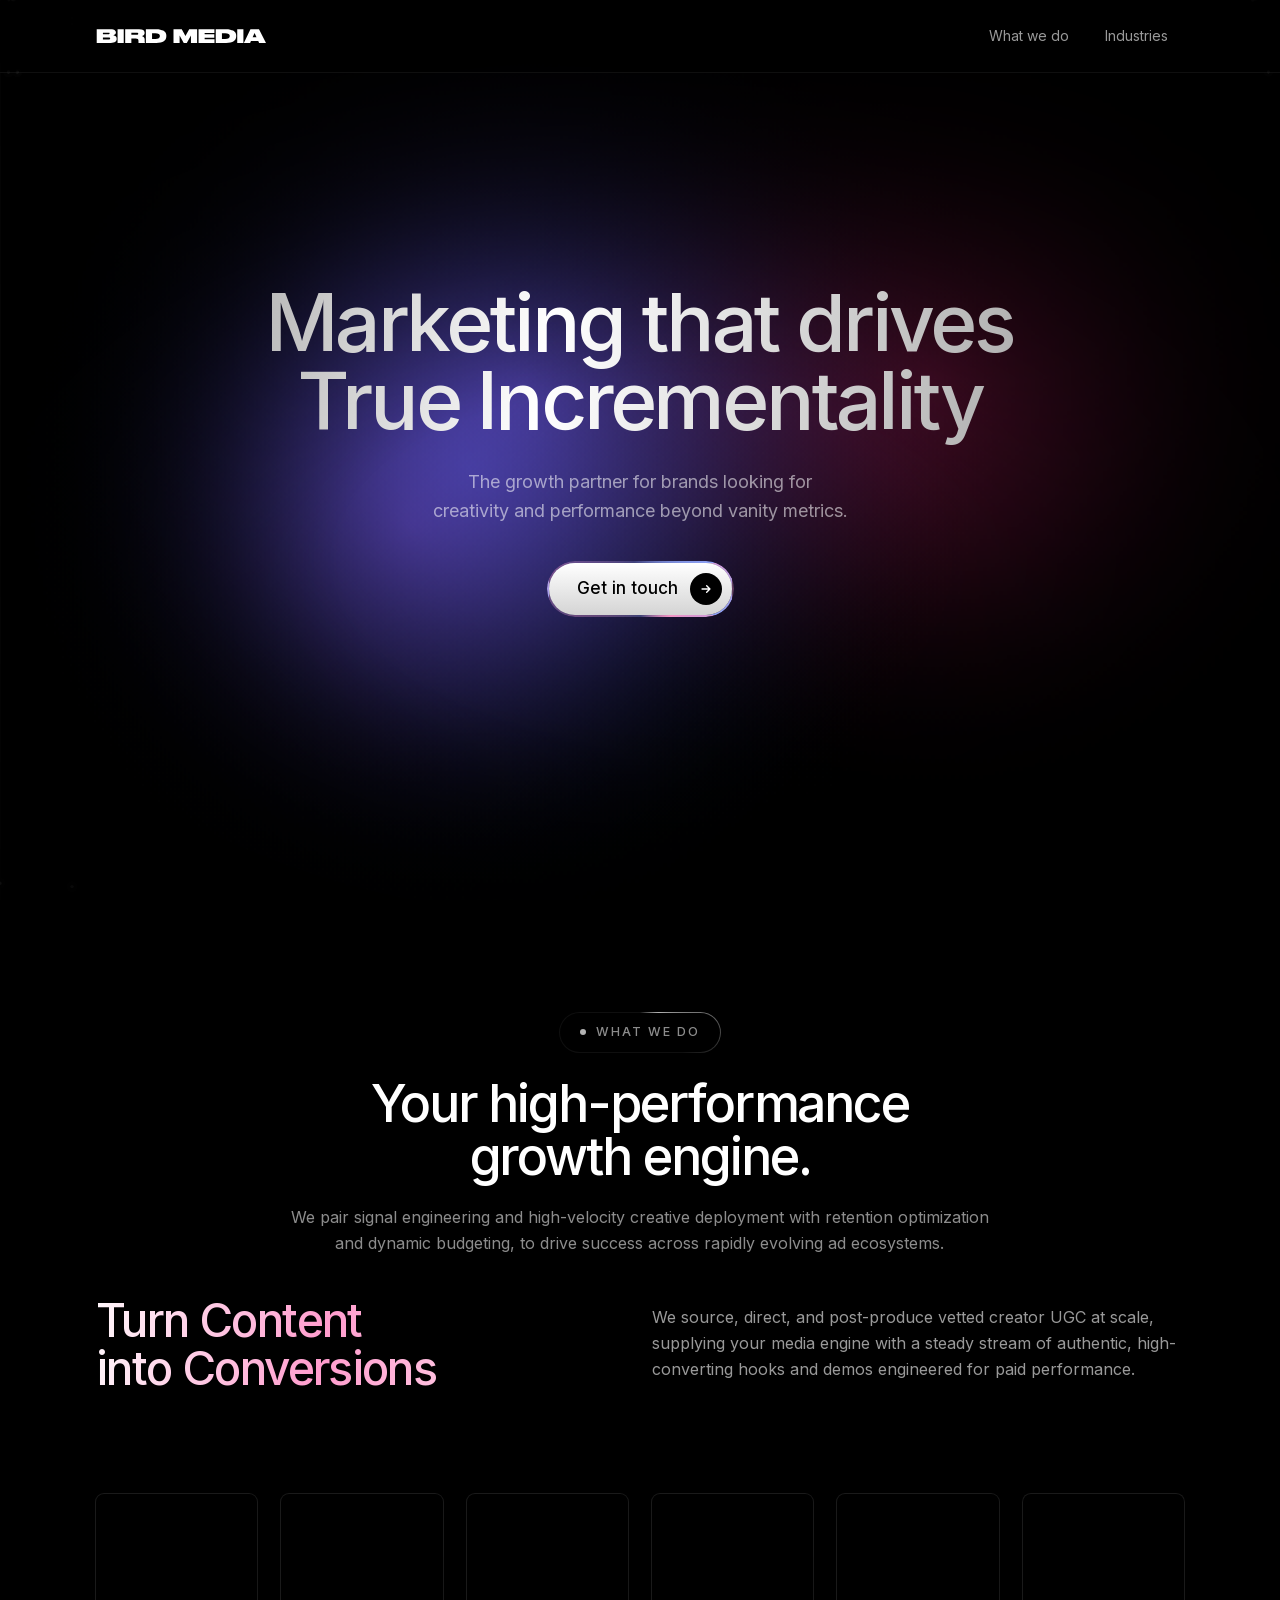
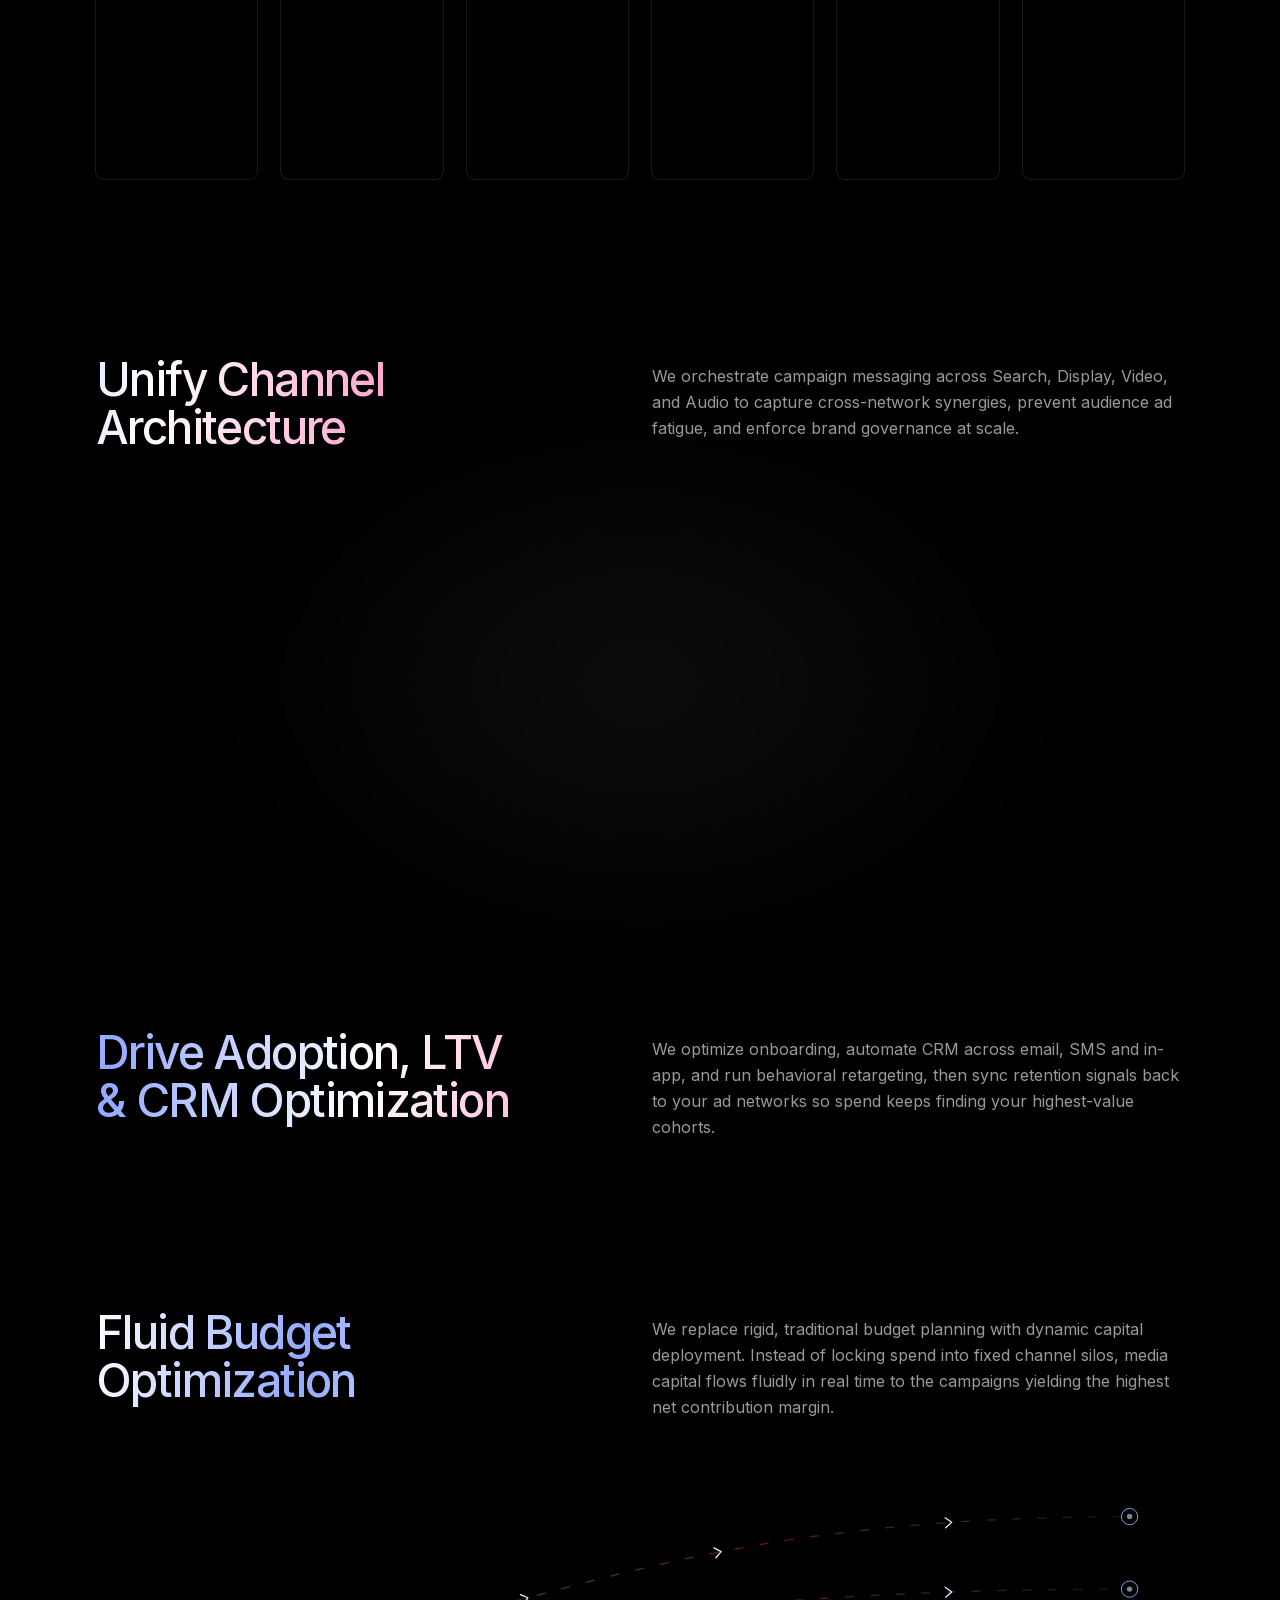
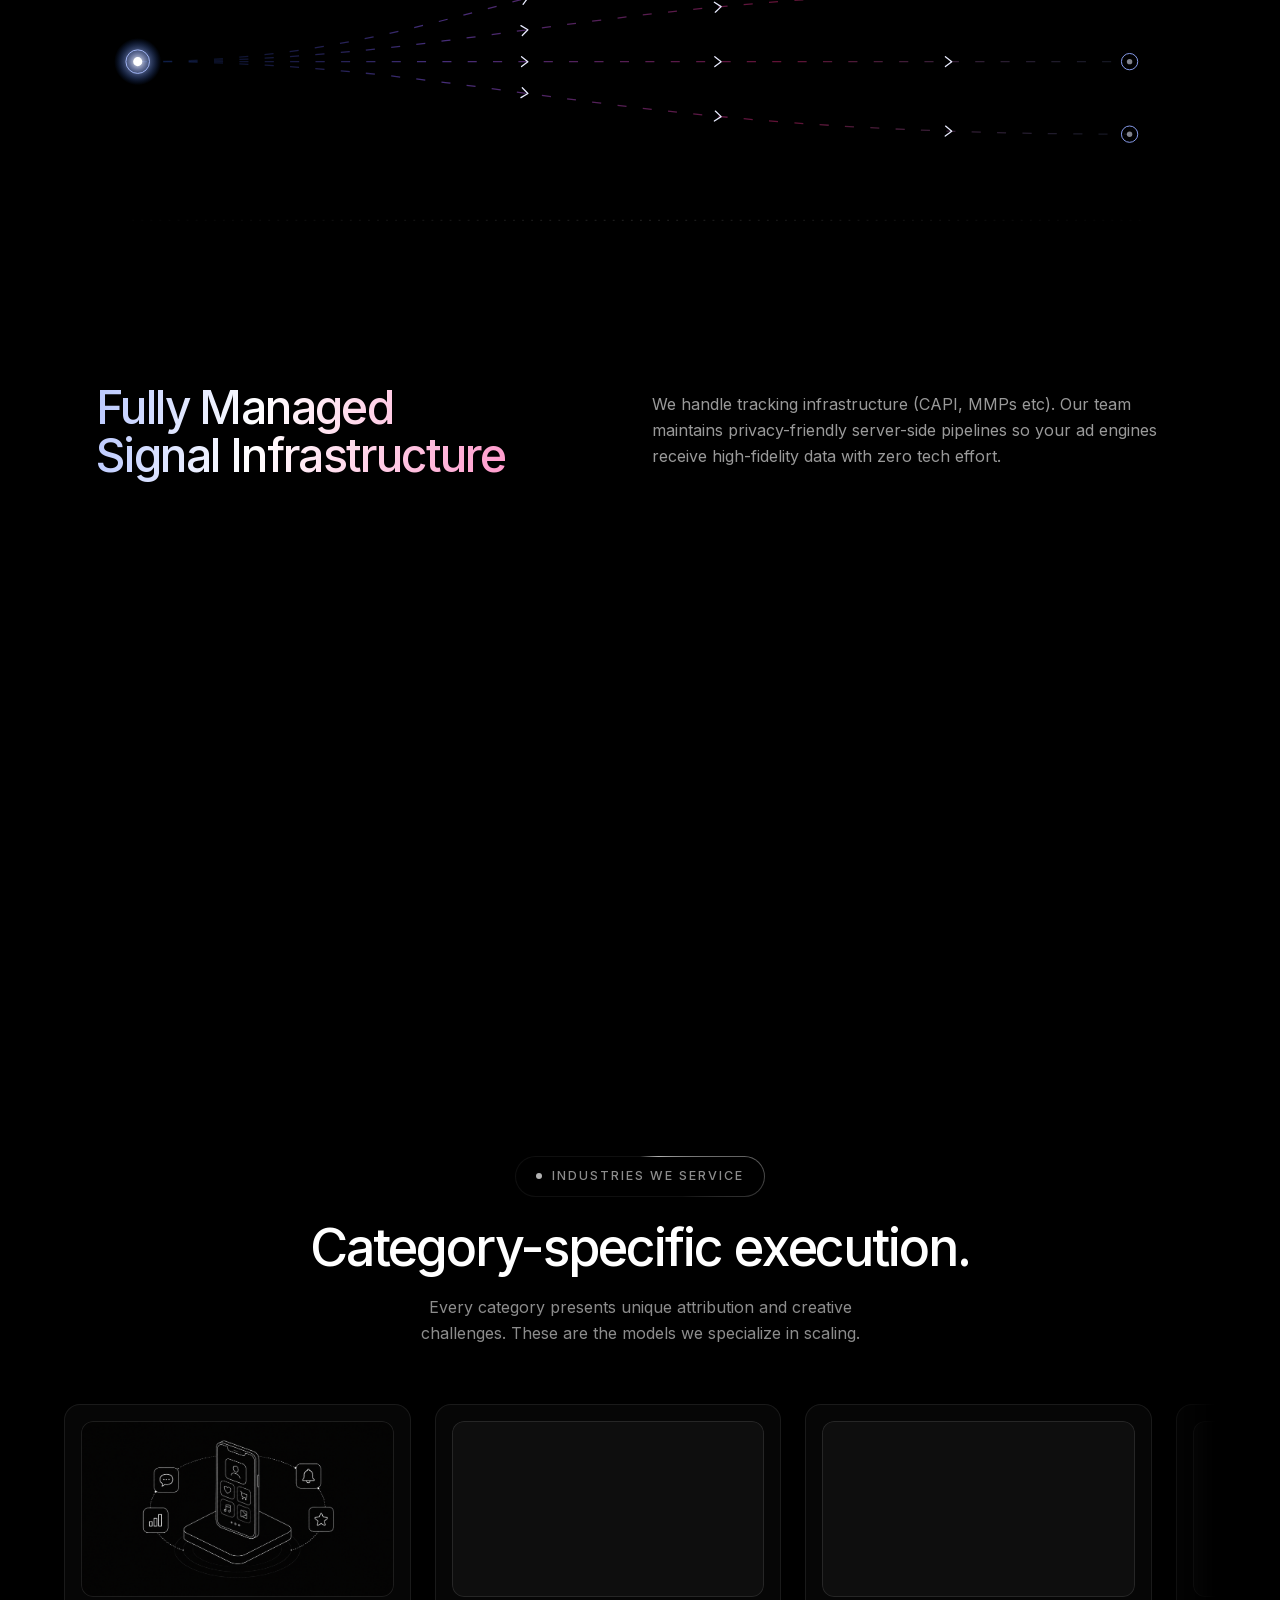
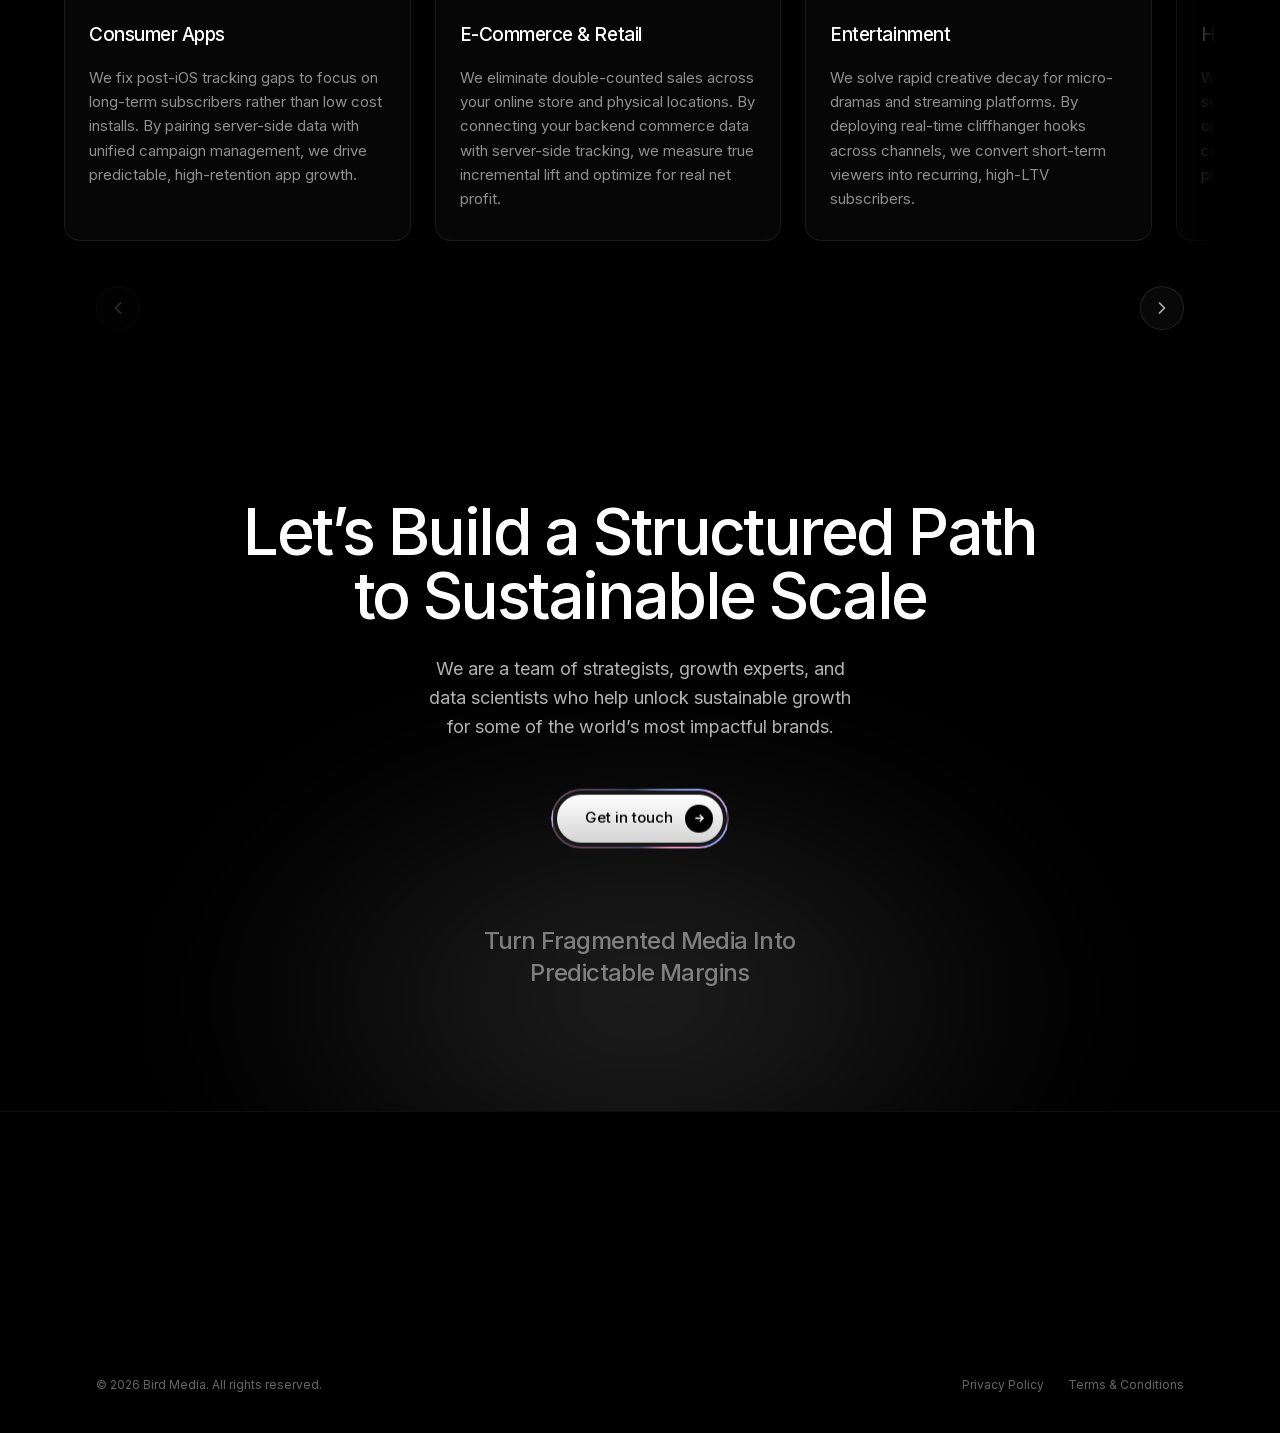
==== index.html @ 1d94ff03 "Bird Media site build (original 'Marketing that drives True Incrementality' hero) Static production " ====
<!doctype html>
<html lang="en">
  <head>
    <meta charset="UTF-8" />
    <meta name="viewport" content="width=device-width, initial-scale=1.0" />
    <link rel="icon" type="image/svg+xml" href="/favicon.svg" />
    <meta name="theme-color" content="#000000" />
    <!-- The page is dark-only; without this the browser paints light UI chrome
         (scrollbars, form controls) around it. -->
    <meta name="color-scheme" content="dark" />
    <meta
      name="description"
      content="Bird Media is the growth partner for brands looking for creativity and performance beyond vanity metrics."
    />
    <!-- Absolute URLs: scrapers such as WhatsApp's do not resolve relative
         paths, so a root-relative src here would yield no preview at all. -->
    <meta property="og:type" content="website" />
    <meta property="og:url" content="https://birdmedia.io/" />
    <meta property="og:site_name" content="Bird Media" />
    <meta property="og:image" content="https://birdmedia.io/ogtag.png" />
    <meta property="og:image:secure_url" content="https://birdmedia.io/ogtag.png" />
    <meta property="og:image:type" content="image/png" />
    <meta property="og:image:width" content="3840" />
    <meta property="og:image:height" content="2160" />
    <meta property="og:image:alt" content="Bird Media" />
    <meta property="og:title" content="Bird Media | Marketing that drives true incrementality" />
    <meta
      property="og:description"
      content="Signal engineering, creative velocity, retention optimization and dynamic budgeting — for brands measuring beyond vanity metrics."
    />
    <meta name="twitter:card" content="summary_large_image" />
    <meta name="twitter:image" content="https://birdmedia.io/ogtag.png" />
    <!-- The font is self-hosted, so there is no third-party stylesheet in the
         critical path. Preloading it starts the download alongside the CSS
         rather than after the CSS has been parsed. -->
    <link
      rel="preload"
      as="font"
      type="font/woff2"
      href="/fonts/inter-var.woff2"
      crossorigin
    />
    <title>Bird Media | Marketing that drives true incrementality</title>
    <script type="module" crossorigin src="/assets/index-2f0rg1h6.js"></script>
    <link rel="stylesheet" crossorigin href="/assets/index-xakBptFm.css">
  </head>
  <body>
    <div id="root"></div>
  </body>
</html>
---- assets/index-xakBptFm.css ----
/*! tailwindcss v4.3.3 | MIT License | https://tailwindcss.com */
@layer properties{@supports (((-webkit-hyphens:none)) and (not (margin-trim:inline))) or ((-moz-orient:inline) and (not (color:rgb(from red r g b)))){*,:before,:after,::backdrop{--tw-translate-x:0;--tw-translate-y:0;--tw-translate-z:0;--tw-rotate-x:initial;--tw-rotate-y:initial;--tw-rotate-z:initial;--tw-skew-x:initial;--tw-skew-y:initial;--tw-scroll-snap-strictness:proximity;--tw-border-style:solid;--tw-gradient-position:initial;--tw-gradient-from:#0000;--tw-gradient-via:#0000;--tw-gradient-to:#0000;--tw-gradient-stops:initial;--tw-gradient-via-stops:initial;--tw-gradient-from-position:0%;--tw-gradient-via-position:50%;--tw-gradient-to-position:100%;--tw-leading:initial;--tw-font-weight:initial;--tw-tracking:initial;--tw-shadow:0 0 #0000;--tw-shadow-color:initial;--tw-shadow-alpha:100%;--tw-inset-shadow:0 0 #0000;--tw-inset-shadow-color:initial;--tw-inset-shadow-alpha:100%;--tw-ring-color:initial;--tw-ring-shadow:0 0 #0000;--tw-inset-ring-color:initial;--tw-inset-ring-shadow:0 0 #0000;--tw-ring-inset:initial;--tw-ring-offset-width:0px;--tw-ring-offset-color:#fff;--tw-ring-offset-shadow:0 0 #0000;--tw-blur:initial;--tw-brightness:initial;--tw-contrast:initial;--tw-grayscale:initial;--tw-hue-rotate:initial;--tw-invert:initial;--tw-opacity:initial;--tw-saturate:initial;--tw-sepia:initial;--tw-drop-shadow:initial;--tw-drop-shadow-color:initial;--tw-drop-shadow-alpha:100%;--tw-drop-shadow-size:initial;--tw-backdrop-blur:initial;--tw-backdrop-brightness:initial;--tw-backdrop-contrast:initial;--tw-backdrop-grayscale:initial;--tw-backdrop-hue-rotate:initial;--tw-backdrop-invert:initial;--tw-backdrop-opacity:initial;--tw-backdrop-saturate:initial;--tw-backdrop-sepia:initial;--tw-duration:initial;--tw-ease:initial;--ring-angle:0deg;--sheen-pos:50%}}}@layer theme{:root,:host{--font-sans:"Inter", ui-sans-serif, system-ui, -apple-system, "Segoe UI", sans-serif;--font-mono:ui-monospace, SFMono-Regular, Menlo, Monaco, Consolas, "Liberation Mono", "Courier New", monospace;--color-red-500:oklch(63.7% .237 25.331);--color-fuchsia-500:oklch(66.7% .295 322.15);--color-neutral-300:oklch(87% 0 none);--color-black:#000;--color-white:#fff;--spacing:.25rem;--container-lg:32rem;--container-xl:36rem;--container-2xl:42rem;--container-3xl:48rem;--container-6xl:72rem;--text-xs:.75rem;--text-xs--line-height:calc(1 / .75);--text-sm:.875rem;--text-sm--line-height:calc(1.25 / .875);--text-base:1rem;--text-base--line-height:calc(1.5 / 1);--text-lg:1.125rem;--text-lg--line-height:calc(1.75 / 1.125);--text-2xl:1.5rem;--text-2xl--line-height:calc(2 / 1.5);--font-weight-medium:500;--tracking-tight:-.025em;--leading-relaxed:1.625;--radius-lg:.5rem;--radius-xl:.75rem;--radius-2xl:1rem;--ease-out:cubic-bezier(0, 0, .2, 1);--ease-in-out:cubic-bezier(.4, 0, .2, 1);--blur-sm:8px;--blur-md:12px;--blur-xl:24px;--blur-3xl:64px;--default-transition-duration:.15s;--default-transition-timing-function:cubic-bezier(.4, 0, .2, 1);--default-font-family:var(--font-sans);--default-mono-font-family:var(--font-mono)}}@layer base{*,:after,:before,::backdrop{box-sizing:border-box;border:0 solid;margin:0;padding:0}::file-selector-button{box-sizing:border-box;border:0 solid;margin:0;padding:0}html,:host{-webkit-text-size-adjust:100%;tab-size:4;line-height:1.5;font-family:var(--default-font-family,-apple-system, BlinkMacSystemFont, "Segoe UI", Roboto, "Helvetica Neue", "Noto Sans", Arial, sans-serif, "Apple Color Emoji", "Segoe UI Emoji", "Segoe UI Symbol", "Noto Color Emoji");font-feature-settings:var(--default-font-feature-settings,normal);font-variation-settings:var(--default-font-variation-settings,normal);-webkit-tap-highlight-color:transparent}hr{height:0;color:inherit;border-top-width:1px}abbr:where([title]){-webkit-text-decoration:underline dotted;text-decoration:underline dotted}h1,h2,h3,h4,h5,h6{font-size:inherit;font-weight:inherit}a{color:inherit;-webkit-text-decoration:inherit;-webkit-text-decoration:inherit;-webkit-text-decoration:inherit;-webkit-text-decoration:inherit;text-decoration:inherit}b,strong{font-weight:bolder}code,kbd,samp,pre{font-family:var(--default-mono-font-family,ui-monospace, SFMono-Regular, Menlo, Monaco, Consolas, "Liberation Mono", "Courier New", monospace);font-feature-settings:var(--default-mono-font-feature-settings,normal);font-variation-settings:var(--default-mono-font-variation-settings,normal);font-size:1em}small{font-size:80%}sub,sup{vertical-align:baseline;font-size:75%;line-height:0;position:relative}sub{bottom:-.25em}sup{top:-.5em}table{text-indent:0;border-color:inherit;border-collapse:collapse}:-moz-focusring:where(:not(iframe)){outline:auto}progress{vertical-align:baseline}summary{display:list-item}ol,ul,menu{list-style:none}img,svg,video,canvas,audio,iframe,embed,object{vertical-align:middle;display:block}img,video{max-width:100%;height:auto}button,input,select,optgroup,textarea{font:inherit;font-feature-settings:inherit;font-variation-settings:inherit;letter-spacing:inherit;color:inherit;opacity:1;background-color:#0000;border-radius:0}::file-selector-button{font:inherit;font-feature-settings:inherit;font-variation-settings:inherit;letter-spacing:inherit;color:inherit;opacity:1;background-color:#0000;border-radius:0}:where(select:is([multiple],[size])) optgroup{font-weight:bolder}:where(select:is([multiple],[size])) optgroup option{padding-inline-start:20px}::file-selector-button{margin-inline-end:4px}::placeholder{opacity:1}@supports (not ((-webkit-appearance:-apple-pay-button))) or (contain-intrinsic-size:1px){::placeholder{color:currentColor}@supports (color:color-mix(in lab, red, red)){::placeholder{color:color-mix(in oklab, currentcolor 50%, transparent)}}}textarea{resize:vertical}::-webkit-search-decoration{-webkit-appearance:none}::-webkit-date-and-time-value{min-height:1lh;text-align:inherit}::-webkit-datetime-edit{display:inline-flex}::-webkit-datetime-edit-fields-wrapper{padding:0}::-webkit-datetime-edit{padding-block:0}::-webkit-datetime-edit-year-field{padding-block:0}::-webkit-datetime-edit-month-field{padding-block:0}::-webkit-datetime-edit-day-field{padding-block:0}::-webkit-datetime-edit-hour-field{padding-block:0}::-webkit-datetime-edit-minute-field{padding-block:0}::-webkit-datetime-edit-second-field{padding-block:0}::-webkit-datetime-edit-millisecond-field{padding-block:0}::-webkit-datetime-edit-meridiem-field{padding-block:0}::-webkit-calendar-picker-indicator{line-height:1}:-moz-ui-invalid{box-shadow:none}button,input:where([type=button],[type=reset],[type=submit]){appearance:button}::file-selector-button{appearance:button}::-webkit-inner-spin-button{height:auto}::-webkit-outer-spin-button{height:auto}[hidden]:where(:not([hidden=until-found])){display:none!important}html,body{overflow-x:clip}body{color:#fff;font-family:var(--font-sans);-webkit-font-smoothing:antialiased;background-color:#000}::selection{color:#000;background:#fff}:focus-visible{outline-offset:3px;border-radius:4px;outline:1.5px solid #ffffffb3}@media (prefers-reduced-motion:reduce){html{scroll-behavior:auto}*,:before,:after{transition-duration:.001ms!important;animation-duration:.001ms!important;animation-iteration-count:1!important}}}@layer components;@layer utilities{.pointer-events-none{pointer-events:none}.visible{visibility:visible}.absolute{position:absolute}.fixed{position:fixed}.relative{position:relative}.static{position:static}.-inset-\[2px\]{inset:-2px}.inset-0{inset:0}.inset-x-0{inset-inline:0}.inset-y-0{inset-block:0}.top-0{top:0}.top-1{top:var(--spacing)}.top-1\/3{top:33.3333%}.-right-5{right:calc(var(--spacing) * -5)}.right-3{right:calc(var(--spacing) * 3)}.bottom-3{bottom:calc(var(--spacing) * 3)}.bottom-\[-30\%\]{bottom:-30%}.left-1\/2{left:50%}.left-3{left:calc(var(--spacing) * 3)}.left-32{left:calc(var(--spacing) * 32)}.isolate{isolation:isolate}.z-0{z-index:0}.z-10{z-index:10}.z-50{z-index:50}.z-\[998\]{z-index:998}.z-\[999\]{z-index:999}.col-span-4{grid-column:span 4/span 4}.container{width:100%}@media (width>=40rem){.container{max-width:40rem}}@media (width>=48rem){.container{max-width:48rem}}@media (width>=64rem){.container{max-width:64rem}}@media (width>=80rem){.container{max-width:80rem}}@media (width>=96rem){.container{max-width:96rem}}.-m-3{margin:calc(var(--spacing) * -3)}.-mx-5{margin-inline:calc(var(--spacing) * -5)}.mx-auto{margin-inline:auto}.-my-3\.5{margin-block:calc(var(--spacing) * -3.5)}.mt-3{margin-top:calc(var(--spacing) * 3)}.mt-4{margin-top:calc(var(--spacing) * 4)}.mt-5{margin-top:calc(var(--spacing) * 5)}.mt-6{margin-top:calc(var(--spacing) * 6)}.mt-8{margin-top:calc(var(--spacing) * 8)}.mt-9{margin-top:calc(var(--spacing) * 9)}.mt-10{margin-top:calc(var(--spacing) * 10)}.mt-14{margin-top:calc(var(--spacing) * 14)}.mt-16{margin-top:calc(var(--spacing) * 16)}.no-scrollbar{scrollbar-width:none;-ms-overflow-style:none}.no-scrollbar::-webkit-scrollbar{display:none}.block{display:block}.flex{display:flex}.grid{display:grid}.hidden{display:none}.inline{display:inline}.inline-block{display:inline-block}.inline-flex{display:inline-flex}.aspect-\[16\/9\]{aspect-ratio:16/9}.aspect-\[480\/848\]{aspect-ratio:480/848}.h-1\.5{height:calc(var(--spacing) * 1.5)}.h-5{height:calc(var(--spacing) * 5)}.h-6{height:calc(var(--spacing) * 6)}.h-7{height:calc(var(--spacing) * 7)}.h-8{height:calc(var(--spacing) * 8)}.h-11{height:calc(var(--spacing) * 11)}.h-14{height:calc(var(--spacing) * 14)}.h-\[72px\]{height:72px}.h-\[100svh\]{height:100svh}.h-\[500px\]{height:500px}.h-\[620px\]{height:620px}.h-auto{height:auto}.h-full{height:100%}.h-px{height:1px}.min-h-screen{min-height:100vh}.w-1\.5{width:calc(var(--spacing) * 1.5)}.w-5{width:calc(var(--spacing) * 5)}.w-6{width:calc(var(--spacing) * 6)}.w-7{width:calc(var(--spacing) * 7)}.w-8{width:calc(var(--spacing) * 8)}.w-11{width:calc(var(--spacing) * 11)}.w-16{width:calc(var(--spacing) * 16)}.w-\[40vw\]{width:40vw}.w-\[78vw\]{width:78vw}.w-\[86\%\]{width:86%}.w-\[96\%\]{width:96%}.w-\[800px\]{width:800px}.w-\[1000px\]{width:1000px}.w-auto{width:auto}.w-full{width:100%}.w-max{width:max-content}.max-w-2xl{max-width:var(--container-2xl)}.max-w-3xl{max-width:var(--container-3xl)}.max-w-6xl{max-width:var(--container-6xl)}.max-w-\[140vw\]{max-width:140vw}.max-w-\[190px\]{max-width:190px}.max-w-full{max-width:100%}.max-w-lg{max-width:var(--container-lg)}.max-w-xl{max-width:var(--container-xl)}.shrink-0{flex-shrink:0}.-translate-x-1\/2{--tw-translate-x:calc(calc(1 / 2 * 100%) * -1);translate:var(--tw-translate-x) var(--tw-translate-y)}.transform{transform:var(--tw-rotate-x,) var(--tw-rotate-y,) var(--tw-rotate-z,) var(--tw-skew-x,) var(--tw-skew-y,)}.conic-ring{background:conic-gradient(from var(--ring-angle), #93a9ff4d 0%, #ff9ccdf2 14%, #93a9fff2 30%, #93a9ff40 54%, #ff9ccd59 78%, #93a9ff4d 100%);-webkit-mask-composite:xor;-webkit-mask-composite:xor;-webkit-mask-source-type:auto,auto;-webkit-mask-composite:xor;-webkit-mask-source-type:auto,auto;border:2px solid #0000;animation:5s linear infinite ring-spin;-webkit-mask-image:linear-gradient(#fff 0 0),linear-gradient(#fff 0 0);mask-image:linear-gradient(#fff 0 0),linear-gradient(#fff 0 0);-webkit-mask-position:0 0,0 0;mask-position:0 0,0 0;-webkit-mask-size:auto,auto;mask-size:auto,auto;-webkit-mask-repeat:repeat,repeat;mask-repeat:repeat,repeat;-webkit-mask-clip:padding-box,border-box;mask-clip:padding-box,border-box;-webkit-mask-origin:padding-box,border-box;mask-origin:padding-box,border-box;-webkit-mask-composite:xor;mask-composite:exclude;-webkit-mask-source-type:auto,auto;mask-mode:match-source,match-source}.gradient-ring-spin{background:linear-gradient(#000, #000) padding-box, conic-gradient(from var(--ring-angle), #ffffff0f 0%, #ffffffb3 12%, #ffffff0f 32%, #ffffff0f 100%) border-box;border:1px solid #0000;animation:6s linear infinite ring-spin}.resize{resize:both}.snap-x{scroll-snap-type:x var(--tw-scroll-snap-strictness)}.snap-mandatory{--tw-scroll-snap-strictness:mandatory}.snap-start{scroll-snap-align:start}.scroll-mt-24{scroll-margin-top:calc(var(--spacing) * 24)}.grid-cols-4{grid-template-columns:repeat(4,minmax(0,1fr))}.flex-col{flex-direction:column}.content-center{align-content:center}.items-center{align-items:center}.items-stretch{align-items:stretch}.justify-between{justify-content:space-between}.justify-center{justify-content:center}.gap-1{gap:var(--spacing)}.gap-2{gap:calc(var(--spacing) * 2)}.gap-2\.5{gap:calc(var(--spacing) * 2.5)}.gap-3{gap:calc(var(--spacing) * 3)}.gap-4{gap:calc(var(--spacing) * 4)}.gap-6{gap:calc(var(--spacing) * 6)}.gap-x-6{column-gap:calc(var(--spacing) * 6)}.gap-y-6{row-gap:calc(var(--spacing) * 6)}.overflow-hidden{overflow:hidden}.overflow-x-auto{overflow-x:auto}.scroll-smooth{scroll-behavior:smooth}.rounded{border-radius:.25rem}.rounded-2xl{border-radius:var(--radius-2xl)}.rounded-\[inherit\]{border-radius:inherit}.rounded-full{border-radius:2147483647px}.rounded-lg{border-radius:var(--radius-lg)}.rounded-xl{border-radius:var(--radius-xl)}.border{border-style:var(--tw-border-style);border-width:1px}.border-t{border-top-style:var(--tw-border-style);border-top-width:1px}.border-b{border-bottom-style:var(--tw-border-style);border-bottom-width:1px}.border-white\/5{border-color:#ffffff0d}@supports (color:color-mix(in lab, red, red)){.border-white\/5{border-color:color-mix(in oklab, var(--color-white) 5%, transparent)}}.border-white\/10{border-color:#ffffff1a}@supports (color:color-mix(in lab, red, red)){.border-white\/10{border-color:color-mix(in oklab, var(--color-white) 10%, transparent)}}.border-white\/\[0\.06\]{border-color:#ffffff0f}@supports (color:color-mix(in lab, red, red)){.border-white\/\[0\.06\]{border-color:color-mix(in oklab, var(--color-white) 6%, transparent)}}.border-white\/\[0\.08\]{border-color:#ffffff14}@supports (color:color-mix(in lab, red, red)){.border-white\/\[0\.08\]{border-color:color-mix(in oklab, var(--color-white) 8%, transparent)}}.bg-black{background-color:var(--color-black)}.bg-black\/40{background-color:#0006}@supports (color:color-mix(in lab, red, red)){.bg-black\/40{background-color:color-mix(in oklab, var(--color-black) 40%, transparent)}}.bg-black\/50{background-color:#00000080}@supports (color:color-mix(in lab, red, red)){.bg-black\/50{background-color:color-mix(in oklab, var(--color-black) 50%, transparent)}}.bg-black\/80{background-color:#000c}@supports (color:color-mix(in lab, red, red)){.bg-black\/80{background-color:color-mix(in oklab, var(--color-black) 80%, transparent)}}.bg-fuchsia-500{background-color:var(--color-fuchsia-500)}.bg-fuchsia-500\/\[0\.07\]{background-color:#e12afb12}@supports (color:color-mix(in lab, red, red)){.bg-fuchsia-500\/\[0\.07\]{background-color:color-mix(in oklab, var(--color-fuchsia-500) 7.0%, transparent)}}.bg-red-500{background-color:var(--color-red-500)}.bg-white\/5{background-color:#ffffff0d}@supports (color:color-mix(in lab, red, red)){.bg-white\/5{background-color:color-mix(in oklab, var(--color-white) 5%, transparent)}}.bg-white\/70{background-color:#ffffffb3}@supports (color:color-mix(in lab, red, red)){.bg-white\/70{background-color:color-mix(in oklab, var(--color-white) 70%, transparent)}}.bg-white\/\[0\.03\]{background-color:#ffffff08}@supports (color:color-mix(in lab, red, red)){.bg-white\/\[0\.03\]{background-color:color-mix(in oklab, var(--color-white) 3%, transparent)}}.bg-white\/\[0\.025\]{background-color:#ffffff06}@supports (color:color-mix(in lab, red, red)){.bg-white\/\[0\.025\]{background-color:color-mix(in oklab, var(--color-white) 2.5%, transparent)}}.bg-gradient-to-b{--tw-gradient-position:to bottom in oklab;background-image:linear-gradient(var(--tw-gradient-stops))}.bg-gradient-to-l{--tw-gradient-position:to left in oklab;background-image:linear-gradient(var(--tw-gradient-stops))}.grid-lines{background-image:linear-gradient(90deg,#ffffff07 1px,#0000 1px),linear-gradient(#ffffff07 1px,#0000 1px);background-size:var(--grid-size) var(--grid-size);-webkit-mask-image:radial-gradient(90% 75% at 50% 45%,#000 35%,#0000 100%);mask-image:radial-gradient(90% 75% at 50% 45%,#000 35%,#0000 100%)}.text-sheen{background-image:linear-gradient(100deg,#6f6f6f 0%,#fff 28%,#a8a8a8 52%,#fff 78%,#7a7a7a 100%);background-size:240% 100%;background-position:var(--sheen-pos) 50%;color:#0000;-webkit-text-fill-color:transparent;-webkit-background-clip:text;background-clip:text;transition:--sheen-pos 3.2s cubic-bezier(.45,0,.25,1)}.text-sheen-tint{background-image:linear-gradient(100deg,#fff 0%,#93a9ff 20%,#fff 44%,#ff9ccd 68%,#fff 100%);background-size:240% 100%;background-position:var(--sheen-pos) 50%;color:#0000;-webkit-text-fill-color:transparent;-webkit-background-clip:text;background-clip:text;transition:--sheen-pos 3.2s cubic-bezier(.45,0,.25,1)}.bg-\[radial-gradient\(ellipse_at_45\%_35\%\,rgba\(255\,255\,255\,0\.12\)\,transparent_62\%\)\]{background-image:radial-gradient(at 45% 35%,#ffffff1f,#0000 62%)}.bg-\[radial-gradient\(ellipse_at_center\,rgba\(255\,255\,255\,0\.06\)\,transparent_70\%\)\]{background-image:radial-gradient(#ffffff0f,#0000 70%)}.bg-\[radial-gradient\(ellipse_at_center\,rgba\(255\,255\,255\,0\.13\)\,transparent_65\%\)\]{background-image:radial-gradient(#ffffff21,#0000 65%)}.from-black{--tw-gradient-from:var(--color-black);--tw-gradient-stops:var(--tw-gradient-via-stops,var(--tw-gradient-position), var(--tw-gradient-from) var(--tw-gradient-from-position), var(--tw-gradient-to) var(--tw-gradient-to-position))}.from-white{--tw-gradient-from:var(--color-white);--tw-gradient-stops:var(--tw-gradient-via-stops,var(--tw-gradient-position), var(--tw-gradient-from) var(--tw-gradient-from-position), var(--tw-gradient-to) var(--tw-gradient-to-position))}.to-neutral-300{--tw-gradient-to:var(--color-neutral-300);--tw-gradient-stops:var(--tw-gradient-via-stops,var(--tw-gradient-position), var(--tw-gradient-from) var(--tw-gradient-from-position), var(--tw-gradient-to) var(--tw-gradient-to-position))}.to-transparent{--tw-gradient-to:transparent;--tw-gradient-stops:var(--tw-gradient-via-stops,var(--tw-gradient-position), var(--tw-gradient-from) var(--tw-gradient-from-position), var(--tw-gradient-to) var(--tw-gradient-to-position))}.object-contain{object-fit:contain}.object-cover{object-fit:cover}.object-top{object-position:top}.p-1\.5{padding:calc(var(--spacing) * 1.5)}.p-3{padding:calc(var(--spacing) * 3)}.p-4{padding:calc(var(--spacing) * 4)}.px-1\.5{padding-inline:calc(var(--spacing) * 1.5)}.px-2{padding-inline:calc(var(--spacing) * 2)}.px-4{padding-inline:calc(var(--spacing) * 4)}.px-5{padding-inline:calc(var(--spacing) * 5)}.py-0\.5{padding-block:calc(var(--spacing) * .5)}.py-1{padding-block:var(--spacing)}.py-1\.5{padding-block:calc(var(--spacing) * 1.5)}.py-2\.5{padding-block:calc(var(--spacing) * 2.5)}.py-3{padding-block:calc(var(--spacing) * 3)}.py-3\.5{padding-block:calc(var(--spacing) * 3.5)}.py-4{padding-block:calc(var(--spacing) * 4)}.pt-0{padding-top:0}.pt-2{padding-top:calc(var(--spacing) * 2)}.pt-4{padding-top:calc(var(--spacing) * 4)}.pt-6{padding-top:calc(var(--spacing) * 6)}.pt-16{padding-top:calc(var(--spacing) * 16)}.pr-1\.5{padding-right:calc(var(--spacing) * 1.5)}.pr-2\.5{padding-right:calc(var(--spacing) * 2.5)}.pb-2{padding-bottom:calc(var(--spacing) * 2)}.pb-3{padding-bottom:calc(var(--spacing) * 3)}.pb-4{padding-bottom:calc(var(--spacing) * 4)}.pb-10{padding-bottom:calc(var(--spacing) * 10)}.pb-16{padding-bottom:calc(var(--spacing) * 16)}.pb-20{padding-bottom:calc(var(--spacing) * 20)}.pb-\[0\.12em\]{padding-bottom:.12em}.pb-\[0\.14em\]{padding-bottom:.14em}.pl-4{padding-left:calc(var(--spacing) * 4)}.pl-6{padding-left:calc(var(--spacing) * 6)}.pl-7{padding-left:calc(var(--spacing) * 7)}.text-center{text-align:center}.text-left{text-align:left}.font-mono{font-family:var(--font-mono)}.text-base{font-size:var(--text-base);line-height:var(--tw-leading,var(--text-base--line-height))}.text-sm{font-size:var(--text-sm);line-height:var(--tw-leading,var(--text-sm--line-height))}.text-xs{font-size:var(--text-xs);line-height:var(--tw-leading,var(--text-xs--line-height))}.text-\[11px\]{font-size:11px}.text-\[12\.5px\]{font-size:12.5px}.text-\[15px\]{font-size:15px}.text-\[16px\]{font-size:16px}.text-\[17px\]{font-size:17px}.text-\[19px\]{font-size:19px}.text-\[22px\]{font-size:22px}.text-\[32px\]{font-size:32px}.text-\[36px\]{font-size:36px}.text-\[clamp\(24px\,6\.6vw\,38px\)\]{font-size:clamp(24px,6.6vw,38px)}.text-\[clamp\(26px\,8vw\,44px\)\]{font-size:clamp(26px,8vw,44px)}.leading-\[1\.03\]{--tw-leading:1.03;line-height:1.03}.leading-\[1\.04\]{--tw-leading:1.04;line-height:1.04}.leading-\[1\.05\]{--tw-leading:1.05;line-height:1.05}.leading-\[1\.06\]{--tw-leading:1.06;line-height:1.06}.leading-none{--tw-leading:1;line-height:1}.leading-relaxed{--tw-leading:var(--leading-relaxed);line-height:var(--leading-relaxed)}.font-medium{--tw-font-weight:var(--font-weight-medium);font-weight:var(--font-weight-medium)}.tracking-\[-0\.03em\]{--tw-tracking:-.03em;letter-spacing:-.03em}.tracking-\[-0\.04em\]{--tw-tracking:-.04em;letter-spacing:-.04em}.tracking-\[-0\.035em\]{--tw-tracking:-.035em;letter-spacing:-.035em}.tracking-\[0\.16em\]{--tw-tracking:.16em;letter-spacing:.16em}.tracking-tight{--tw-tracking:var(--tracking-tight);letter-spacing:var(--tracking-tight)}.text-balance{text-wrap:balance}.whitespace-nowrap{white-space:nowrap}.text-black{color:var(--color-black)}.text-white{color:var(--color-white)}.text-white\/40{color:#fff6}@supports (color:color-mix(in lab, red, red)){.text-white\/40{color:color-mix(in oklab, var(--color-white) 40%, transparent)}}.text-white\/45{color:#ffffff73}@supports (color:color-mix(in lab, red, red)){.text-white\/45{color:color-mix(in oklab, var(--color-white) 45%, transparent)}}.text-white\/55{color:#ffffff8c}@supports (color:color-mix(in lab, red, red)){.text-white\/55{color:color-mix(in oklab, var(--color-white) 55%, transparent)}}.text-white\/60{color:#fff9}@supports (color:color-mix(in lab, red, red)){.text-white\/60{color:color-mix(in oklab, var(--color-white) 60%, transparent)}}.text-white\/70{color:#ffffffb3}@supports (color:color-mix(in lab, red, red)){.text-white\/70{color:color-mix(in oklab, var(--color-white) 70%, transparent)}}.uppercase{text-transform:uppercase}.opacity-0{opacity:0}.shadow-2xl{--tw-shadow:0 25px 50px -12px var(--tw-shadow-color,#00000040);box-shadow:var(--tw-inset-shadow), var(--tw-inset-ring-shadow), var(--tw-ring-offset-shadow), var(--tw-ring-shadow), var(--tw-shadow)}.shadow-\[0_1px_0_rgba\(255\,255\,255\,0\.6\)_inset\]{--tw-shadow:0 1px 0 var(--tw-shadow-color,#fff9) inset;box-shadow:var(--tw-inset-shadow), var(--tw-inset-ring-shadow), var(--tw-ring-offset-shadow), var(--tw-ring-shadow), var(--tw-shadow)}.ring,.ring-1{--tw-ring-shadow:var(--tw-ring-inset,) 0 0 0 calc(1px + var(--tw-ring-offset-width)) var(--tw-ring-color,currentcolor);box-shadow:var(--tw-inset-shadow), var(--tw-inset-ring-shadow), var(--tw-ring-offset-shadow), var(--tw-ring-shadow), var(--tw-shadow)}.shadow-black\/60{--tw-shadow-color:#0009}@supports (color:color-mix(in lab, red, red)){.shadow-black\/60{--tw-shadow-color:color-mix(in oklab, color-mix(in oklab, var(--color-black) 60%, transparent) var(--tw-shadow-alpha), transparent)}}.ring-fuchsia-500\/20{--tw-ring-color:#e12afb33}@supports (color:color-mix(in lab, red, red)){.ring-fuchsia-500\/20{--tw-ring-color:color-mix(in oklab, var(--color-fuchsia-500) 20%, transparent)}}.ring-white\/10{--tw-ring-color:#ffffff1a}@supports (color:color-mix(in lab, red, red)){.ring-white\/10{--tw-ring-color:color-mix(in oklab, var(--color-white) 10%, transparent)}}.blur-3xl{--tw-blur:blur(var(--blur-3xl));filter:var(--tw-blur,) var(--tw-brightness,) var(--tw-contrast,) var(--tw-grayscale,) var(--tw-hue-rotate,) var(--tw-invert,) var(--tw-saturate,) var(--tw-sepia,) var(--tw-drop-shadow,)}.backdrop-blur-md{--tw-backdrop-blur:blur(var(--blur-md));-webkit-backdrop-filter:var(--tw-backdrop-blur,) var(--tw-backdrop-brightness,) var(--tw-backdrop-contrast,) var(--tw-backdrop-grayscale,) var(--tw-backdrop-hue-rotate,) var(--tw-backdrop-invert,) var(--tw-backdrop-opacity,) var(--tw-backdrop-saturate,) var(--tw-backdrop-sepia,);backdrop-filter:var(--tw-backdrop-blur,) var(--tw-backdrop-brightness,) var(--tw-backdrop-contrast,) var(--tw-backdrop-grayscale,) var(--tw-backdrop-hue-rotate,) var(--tw-backdrop-invert,) var(--tw-backdrop-opacity,) var(--tw-backdrop-saturate,) var(--tw-backdrop-sepia,)}.backdrop-blur-sm{--tw-backdrop-blur:blur(var(--blur-sm));-webkit-backdrop-filter:var(--tw-backdrop-blur,) var(--tw-backdrop-brightness,) var(--tw-backdrop-contrast,) var(--tw-backdrop-grayscale,) var(--tw-backdrop-hue-rotate,) var(--tw-backdrop-invert,) var(--tw-backdrop-opacity,) var(--tw-backdrop-saturate,) var(--tw-backdrop-sepia,);backdrop-filter:var(--tw-backdrop-blur,) var(--tw-backdrop-brightness,) var(--tw-backdrop-contrast,) var(--tw-backdrop-grayscale,) var(--tw-backdrop-hue-rotate,) var(--tw-backdrop-invert,) var(--tw-backdrop-opacity,) var(--tw-backdrop-saturate,) var(--tw-backdrop-sepia,)}.backdrop-blur-xl{--tw-backdrop-blur:blur(var(--blur-xl));-webkit-backdrop-filter:var(--tw-backdrop-blur,) var(--tw-backdrop-brightness,) var(--tw-backdrop-contrast,) var(--tw-backdrop-grayscale,) var(--tw-backdrop-hue-rotate,) var(--tw-backdrop-invert,) var(--tw-backdrop-opacity,) var(--tw-backdrop-saturate,) var(--tw-backdrop-sepia,);backdrop-filter:var(--tw-backdrop-blur,) var(--tw-backdrop-brightness,) var(--tw-backdrop-contrast,) var(--tw-backdrop-grayscale,) var(--tw-backdrop-hue-rotate,) var(--tw-backdrop-invert,) var(--tw-backdrop-opacity,) var(--tw-backdrop-saturate,) var(--tw-backdrop-sepia,)}.transition{transition-property:color,background-color,border-color,outline-color,text-decoration-color,fill,stroke,--tw-gradient-from,--tw-gradient-via,--tw-gradient-to,opacity,box-shadow,transform,translate,scale,rotate,filter,-webkit-backdrop-filter,backdrop-filter,display,content-visibility,overlay,pointer-events;transition-timing-function:var(--tw-ease,var(--default-transition-timing-function));transition-duration:var(--tw-duration,var(--default-transition-duration))}.transition-colors{transition-property:color,background-color,border-color,outline-color,text-decoration-color,fill,stroke,--tw-gradient-from,--tw-gradient-via,--tw-gradient-to;transition-timing-function:var(--tw-ease,var(--default-transition-timing-function));transition-duration:var(--tw-duration,var(--default-transition-duration))}.transition-opacity{transition-property:opacity;transition-timing-function:var(--tw-ease,var(--default-transition-timing-function));transition-duration:var(--tw-duration,var(--default-transition-duration))}.transition-transform{transition-property:transform,translate,scale,rotate;transition-timing-function:var(--tw-ease,var(--default-transition-timing-function));transition-duration:var(--tw-duration,var(--default-transition-duration))}.duration-200{--tw-duration:.2s;transition-duration:.2s}.duration-300{--tw-duration:.3s;transition-duration:.3s}.duration-700{--tw-duration:.7s;transition-duration:.7s}.ease-in-out{--tw-ease:var(--ease-in-out);transition-timing-function:var(--ease-in-out)}.ease-out{--tw-ease:var(--ease-out);transition-timing-function:var(--ease-out)}.ring-inset{--tw-ring-inset:inset}@media (hover:hover){.group-hover\:scale-\[1\.03\]:is(:where(.group):hover *){scale:1.03}.hover\:-translate-y-px:hover{--tw-translate-y:-1px;translate:var(--tw-translate-x) var(--tw-translate-y)}.hover\:border-white\/20:hover{border-color:#fff3}@supports (color:color-mix(in lab, red, red)){.hover\:border-white\/20:hover{border-color:color-mix(in oklab, var(--color-white) 20%, transparent)}}.hover\:border-white\/25:hover{border-color:#ffffff40}@supports (color:color-mix(in lab, red, red)){.hover\:border-white\/25:hover{border-color:color-mix(in oklab, var(--color-white) 25%, transparent)}}.hover\:bg-white\/5:hover{background-color:#ffffff0d}@supports (color:color-mix(in lab, red, red)){.hover\:bg-white\/5:hover{background-color:color-mix(in oklab, var(--color-white) 5%, transparent)}}.hover\:text-white:hover{color:var(--color-white)}.hover\:text-white\/70:hover{color:#ffffffb3}@supports (color:color-mix(in lab, red, red)){.hover\:text-white\/70:hover{color:color-mix(in oklab, var(--color-white) 70%, transparent)}}}.disabled\:pointer-events-none:disabled{pointer-events:none}.disabled\:opacity-25:disabled{opacity:.25}@media (width>=40rem){.sm\:mt-6{margin-top:calc(var(--spacing) * 6)}.sm\:mt-10{margin-top:calc(var(--spacing) * 10)}.sm\:mt-24{margin-top:calc(var(--spacing) * 24)}.sm\:block{display:block}.sm\:h-6{height:calc(var(--spacing) * 6)}.sm\:w-\[52vw\]{width:52vw}.sm\:flex-row{flex-direction:row}.sm\:items-center{align-items:center}.sm\:justify-between{justify-content:space-between}.sm\:gap-4{gap:calc(var(--spacing) * 4)}.sm\:pt-10{padding-top:calc(var(--spacing) * 10)}.sm\:pt-12{padding-top:calc(var(--spacing) * 12)}.sm\:pt-14{padding-top:calc(var(--spacing) * 14)}.sm\:pt-20{padding-top:calc(var(--spacing) * 20)}.sm\:pt-28{padding-top:calc(var(--spacing) * 28)}.sm\:pb-16{padding-bottom:calc(var(--spacing) * 16)}.sm\:pb-24{padding-bottom:calc(var(--spacing) * 24)}.sm\:pb-32{padding-bottom:calc(var(--spacing) * 32)}.sm\:pb-36{padding-bottom:calc(var(--spacing) * 36)}.sm\:text-left{text-align:left}.sm\:text-2xl{font-size:var(--text-2xl);line-height:var(--tw-leading,var(--text-2xl--line-height))}.sm\:text-base{font-size:var(--text-base);line-height:var(--tw-leading,var(--text-base--line-height))}.sm\:text-lg{font-size:var(--text-lg);line-height:var(--tw-leading,var(--text-lg--line-height))}.sm\:text-\[16px\]{font-size:16px}.sm\:text-\[18px\]{font-size:18px}.sm\:text-\[38px\]{font-size:38px}.sm\:text-\[42px\]{font-size:42px}.sm\:text-\[52px\]{font-size:52px}.sm\:text-\[60px\]{font-size:60px}.sm\:leading-\[0\.98\]{--tw-leading:.98;line-height:.98}.sm\:leading-\[1\.0\]{--tw-leading:1;line-height:1}.sm\:tracking-\[-0\.04em\]{--tw-tracking:-.04em;letter-spacing:-.04em}}@media (width>=48rem){.md\:col-span-2{grid-column:span 2/span 2}.md\:col-span-5{grid-column:span 5/span 5}.md\:col-span-6{grid-column:span 6/span 6}.md\:col-span-10{grid-column:span 10/span 10}.md\:col-span-12{grid-column:span 12/span 12}.md\:col-start-2{grid-column-start:2}.md\:col-start-4{grid-column-start:4}.md\:col-start-7{grid-column-start:7}.md\:mx-0{margin-inline:0}.md\:block{display:block}.md\:grid{display:grid}.md\:hidden{display:none}.md\:min-h-\[100svh\]{min-height:100svh}.md\:w-full{width:100%}.md\:max-w-none{max-width:none}.md\:shrink{flex-shrink:1}.md\:snap-none{scroll-snap-type:none}.md\:grid-cols-12{grid-template-columns:repeat(12,minmax(0,1fr))}.md\:gap-x-6{column-gap:calc(var(--spacing) * 6)}.md\:overflow-visible{overflow:visible}.md\:px-0{padding-inline:0}.md\:pt-2{padding-top:calc(var(--spacing) * 2)}.md\:text-left{text-align:left}.md\:text-\[64px\]{font-size:64px}}@media (width>=64rem){.lg\:-right-8{right:calc(var(--spacing) * -8)}.lg\:-mx-8{margin-inline:calc(var(--spacing) * -8)}.lg\:flex{display:flex}.lg\:hidden{display:none}.lg\:inline-block{display:inline-block}.lg\:w-\[calc\(\(100\%-3rem\)\/3\)\]{width:calc(33.3333% - 1rem)}.lg\:gap-6{gap:calc(var(--spacing) * 6)}.lg\:px-8{padding-inline:calc(var(--spacing) * 8)}.lg\:py-1\.5{padding-block:calc(var(--spacing) * 1.5)}.lg\:text-sm{font-size:var(--text-sm);line-height:var(--tw-leading,var(--text-sm--line-height))}.lg\:text-\[46px\]{font-size:46px}.lg\:text-\[52px\]{font-size:52px}.lg\:text-\[80px\]{font-size:80px}}}@font-face{font-family:Inter;font-style:normal;font-weight:100 900;font-display:swap;src:url(/fonts/inter-var.woff2)format("woff2");unicode-range:U+??,U+131,U+152-153,U+2BB-2BC,U+2C6,U+2DA,U+2DC,U+304,U+308,U+329,U+2000-206F,U+20AC,U+2122,U+2191,U+2193,U+2212,U+2215,U+FEFF,U+FFFD}@property --ring-angle{syntax:"<angle>";inherits:false;initial-value:0deg}@keyframes ring-spin{to{--ring-angle:360deg}}@property --sheen-pos{syntax:"<percentage>";inherits:false;initial-value:50%}@keyframes flow-along{0%{offset-distance:0%}to{offset-distance:100%}}@keyframes dash-drift{to{stroke-dashoffset:-28px}}@keyframes node-pulse{0%,to{opacity:.2;transform:scale(1)}50%{opacity:.75;transform:scale(1.35)}}@keyframes arrow-pulse{0%,to{opacity:.18}50%{opacity:.8}}@keyframes packet-fade{0%{opacity:0}14%{opacity:1}76%{opacity:1}to{opacity:0}}@keyframes chart-rise{0%{opacity:0;transform:translateY(7px)}7%{opacity:1;transform:translateY(0)}68%{opacity:1;transform:translateY(0)}84%{opacity:0;transform:translateY(0)}to{opacity:0;transform:translateY(7px)}}@property --tw-translate-x{syntax:"*";inherits:false;initial-value:0}@property --tw-translate-y{syntax:"*";inherits:false;initial-value:0}@property --tw-translate-z{syntax:"*";inherits:false;initial-value:0}@property --tw-rotate-x{syntax:"*";inherits:false}@property --tw-rotate-y{syntax:"*";inherits:false}@property --tw-rotate-z{syntax:"*";inherits:false}@property --tw-skew-x{syntax:"*";inherits:false}@property --tw-skew-y{syntax:"*";inherits:false}@property --tw-scroll-snap-strictness{syntax:"*";inherits:false;initial-value:proximity}@property --tw-border-style{syntax:"*";inherits:false;initial-value:solid}@property --tw-gradient-position{syntax:"*";inherits:false}@property --tw-gradient-from{syntax:"<color>";inherits:false;initial-value:#0000}@property --tw-gradient-via{syntax:"<color>";inherits:false;initial-value:#0000}@property --tw-gradient-to{syntax:"<color>";inherits:false;initial-value:#0000}@property --tw-gradient-stops{syntax:"*";inherits:false}@property --tw-gradient-via-stops{syntax:"*";inherits:false}@property --tw-gradient-from-position{syntax:"<length-percentage>";inherits:false;initial-value:0%}@property --tw-gradient-via-position{syntax:"<length-percentage>";inherits:false;initial-value:50%}@property --tw-gradient-to-position{syntax:"<length-percentage>";inherits:false;initial-value:100%}@property --tw-leading{syntax:"*";inherits:false}@property --tw-font-weight{syntax:"*";inherits:false}@property --tw-tracking{syntax:"*";inherits:false}@property --tw-shadow{syntax:"*";inherits:false;initial-value:0 0 #0000}@property --tw-shadow-color{syntax:"*";inherits:false}@property --tw-shadow-alpha{syntax:"<percentage>";inherits:false;initial-value:100%}@property --tw-inset-shadow{syntax:"*";inherits:false;initial-value:0 0 #0000}@property --tw-inset-shadow-color{syntax:"*";inherits:false}@property --tw-inset-shadow-alpha{syntax:"<percentage>";inherits:false;initial-value:100%}@property --tw-ring-color{syntax:"*";inherits:false}@property --tw-ring-shadow{syntax:"*";inherits:false;initial-value:0 0 #0000}@property --tw-inset-ring-color{syntax:"*";inherits:false}@property --tw-inset-ring-shadow{syntax:"*";inherits:false;initial-value:0 0 #0000}@property --tw-ring-inset{syntax:"*";inherits:false}@property --tw-ring-offset-width{syntax:"<length>";inherits:false;initial-value:0}@property --tw-ring-offset-color{syntax:"*";inherits:false;initial-value:#fff}@property --tw-ring-offset-shadow{syntax:"*";inherits:false;initial-value:0 0 #0000}@property --tw-blur{syntax:"*";inherits:false}@property --tw-brightness{syntax:"*";inherits:false}@property --tw-contrast{syntax:"*";inherits:false}@property --tw-grayscale{syntax:"*";inherits:false}@property --tw-hue-rotate{syntax:"*";inherits:false}@property --tw-invert{syntax:"*";inherits:false}@property --tw-opacity{syntax:"*";inherits:false}@property --tw-saturate{syntax:"*";inherits:false}@property --tw-sepia{syntax:"*";inherits:false}@property --tw-drop-shadow{syntax:"*";inherits:false}@property --tw-drop-shadow-color{syntax:"*";inherits:false}@property --tw-drop-shadow-alpha{syntax:"<percentage>";inherits:false;initial-value:100%}@property --tw-drop-shadow-size{syntax:"*";inherits:false}@property --tw-backdrop-blur{syntax:"*";inherits:false}@property --tw-backdrop-brightness{syntax:"*";inherits:false}@property --tw-backdrop-contrast{syntax:"*";inherits:false}@property --tw-backdrop-grayscale{syntax:"*";inherits:false}@property --tw-backdrop-hue-rotate{syntax:"*";inherits:false}@property --tw-backdrop-invert{syntax:"*";inherits:false}@property --tw-backdrop-opacity{syntax:"*";inherits:false}@property --tw-backdrop-saturate{syntax:"*";inherits:false}@property --tw-backdrop-sepia{syntax:"*";inherits:false}@property --tw-duration{syntax:"*";inherits:false}@property --tw-ease{syntax:"*";inherits:false}
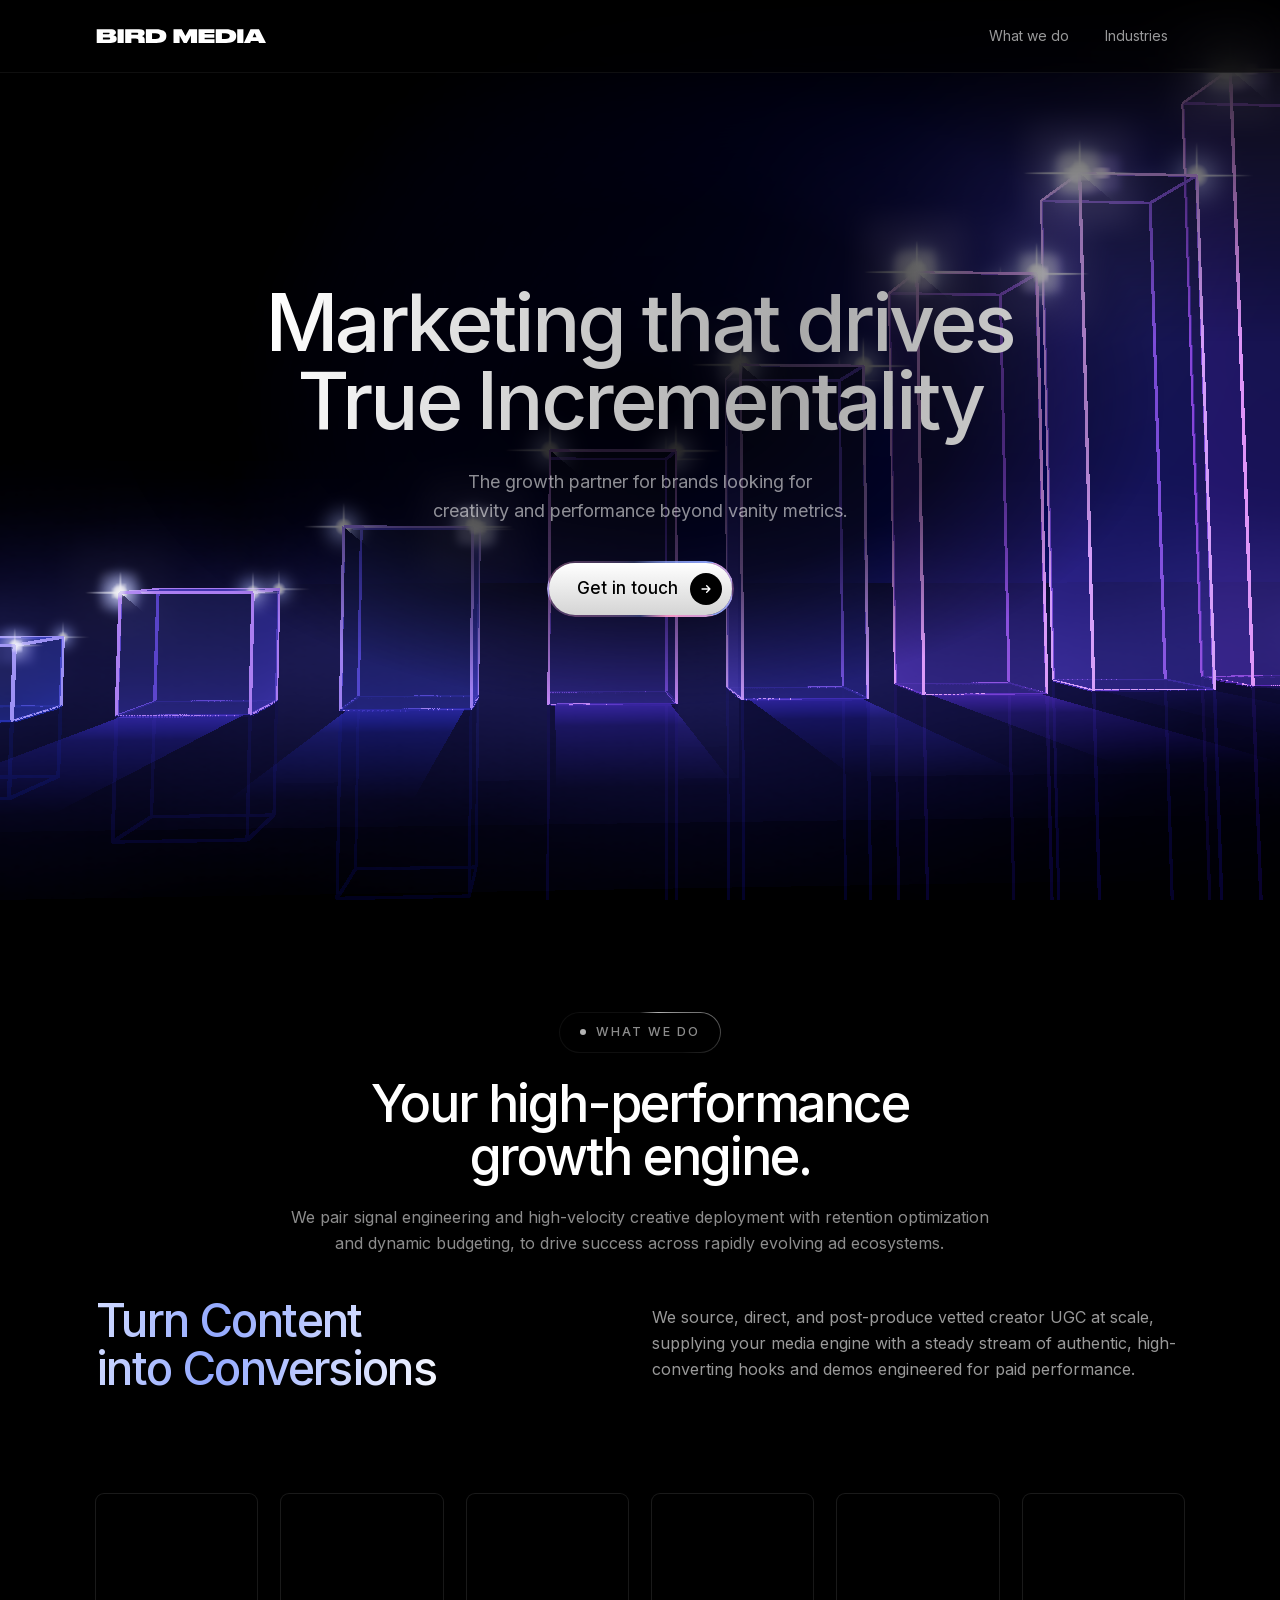
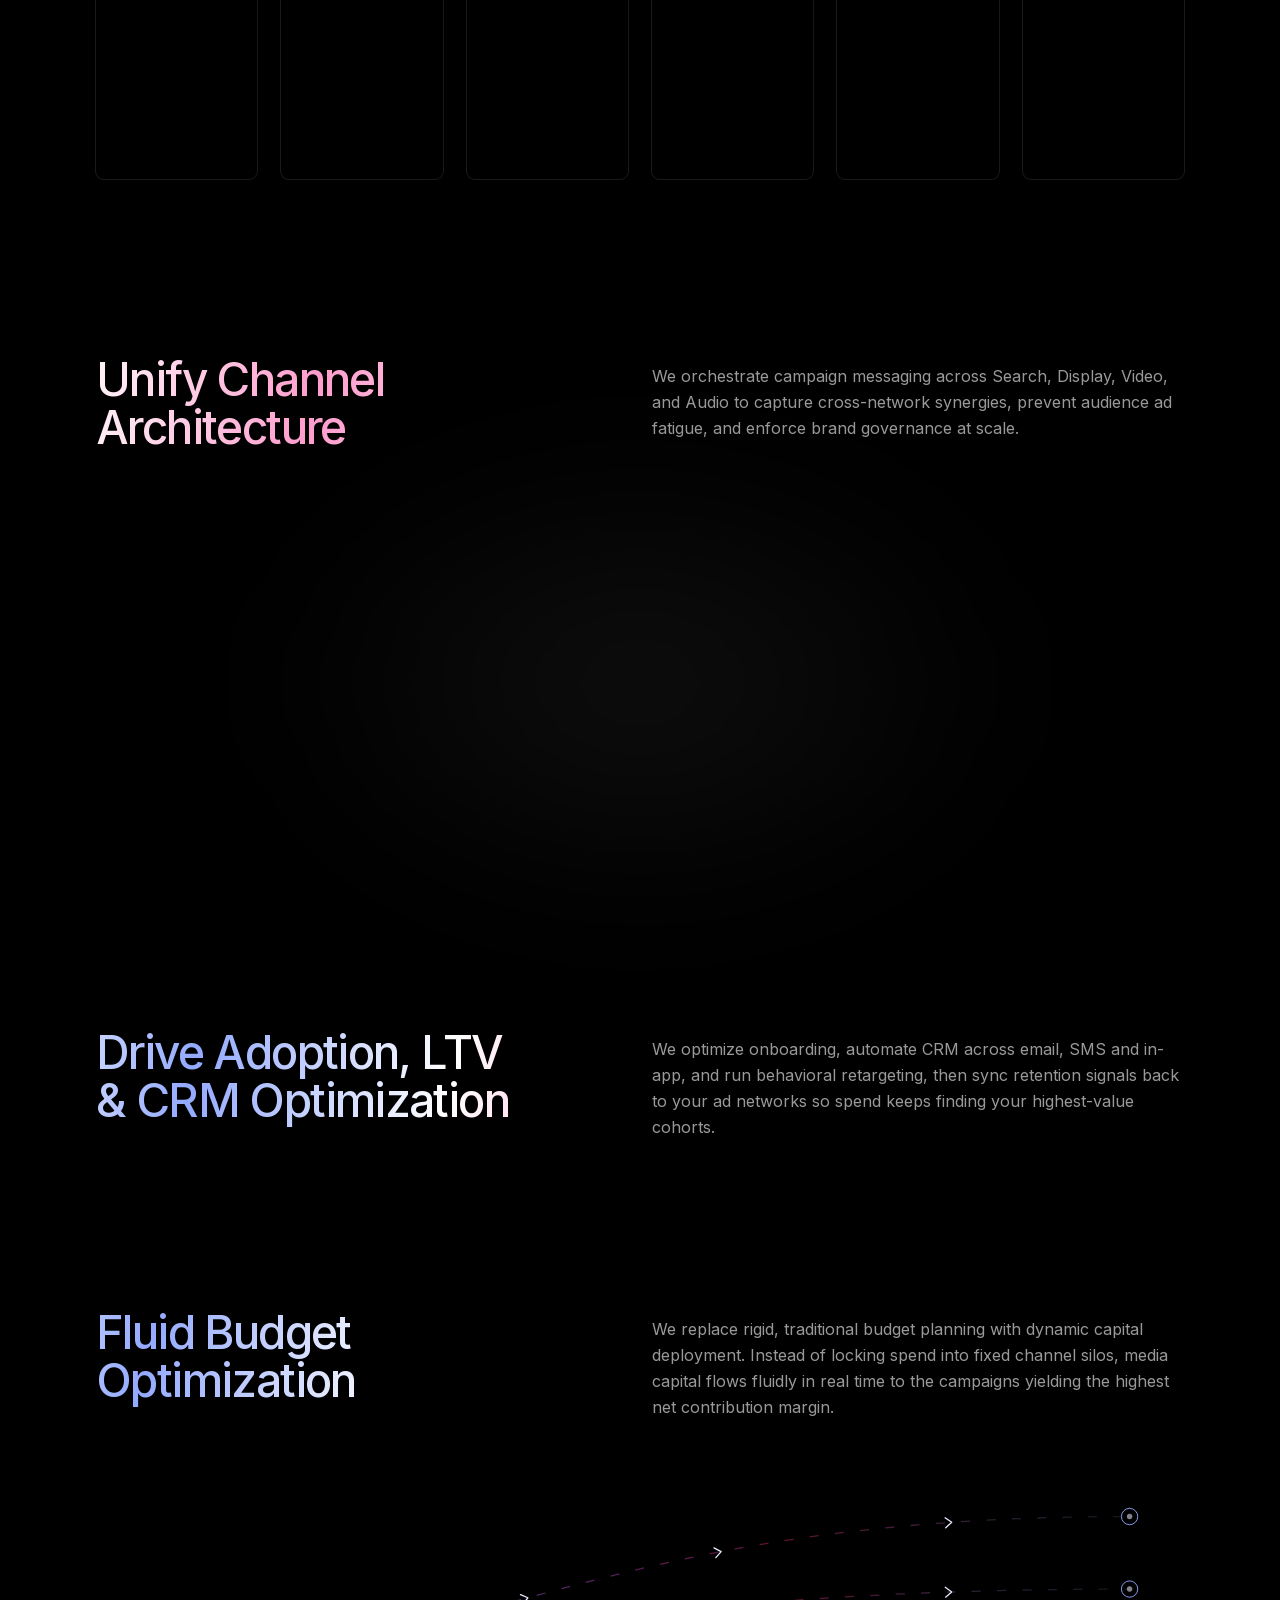
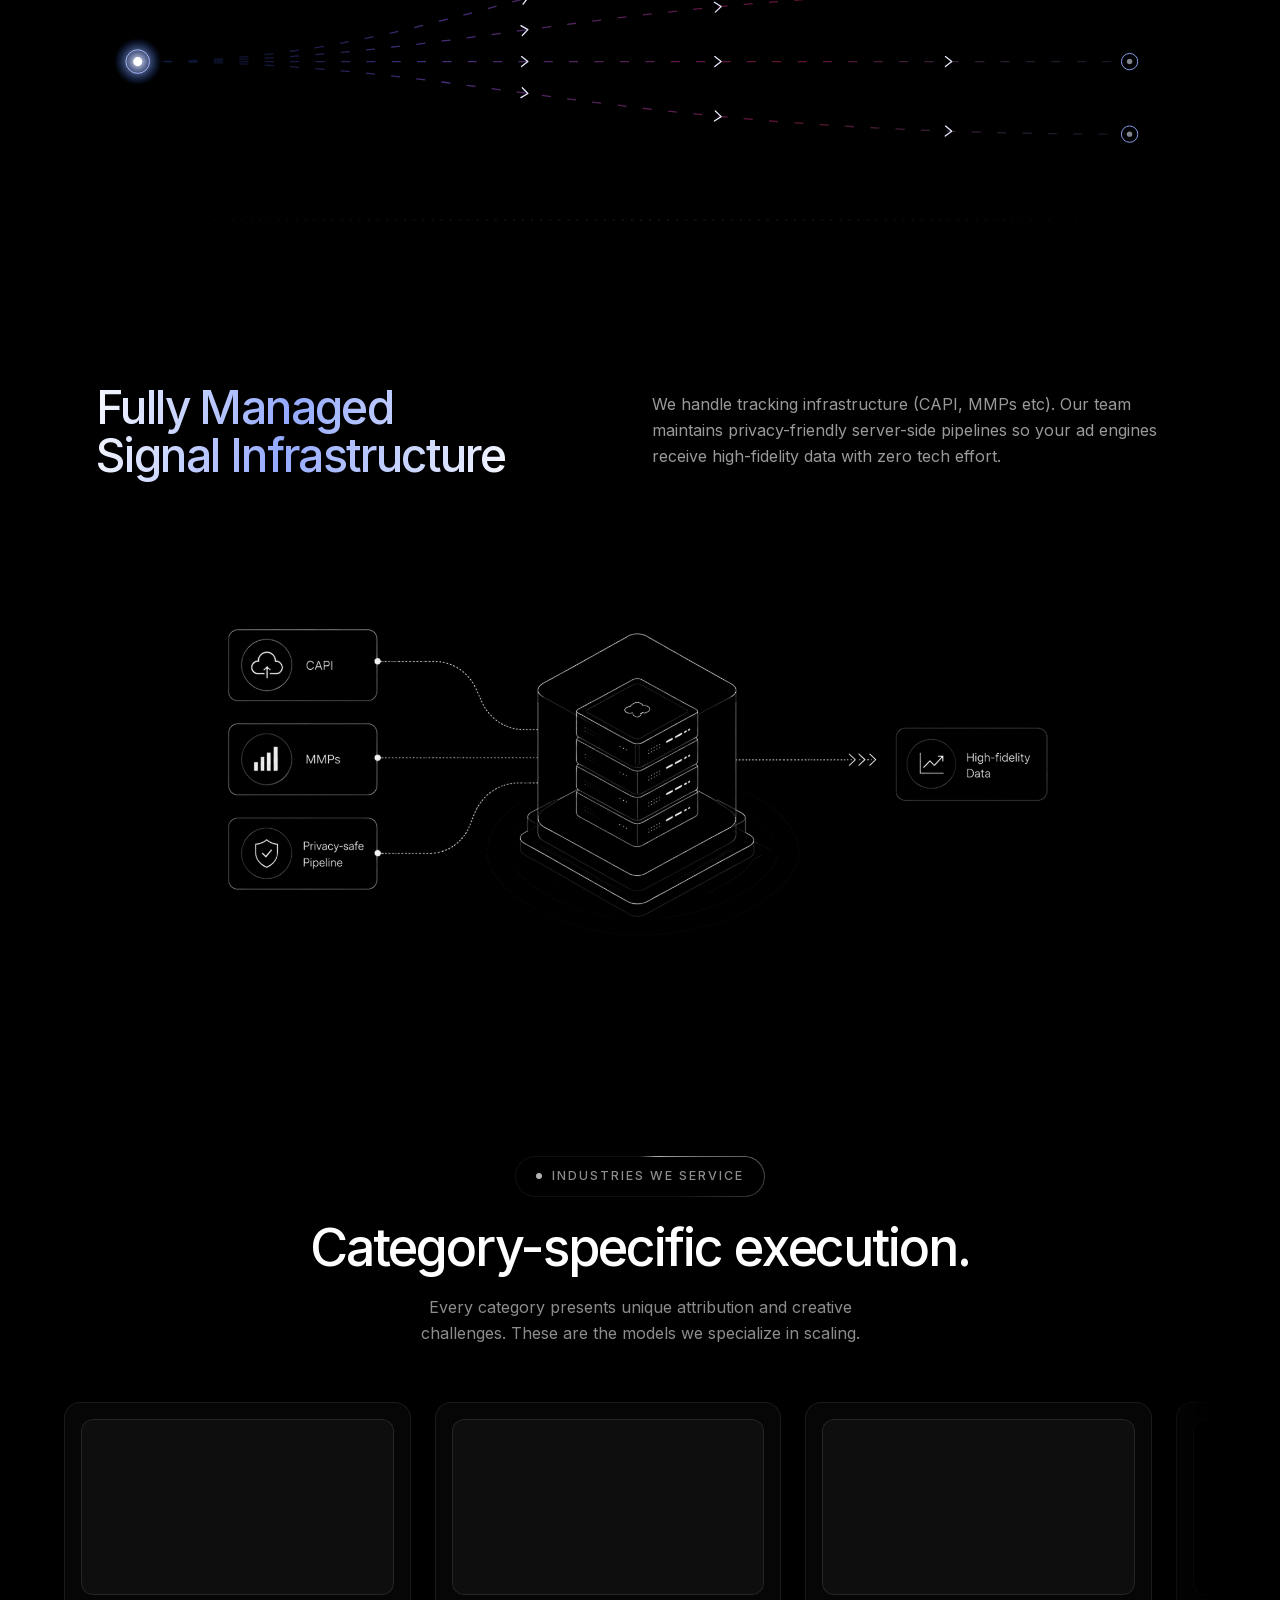
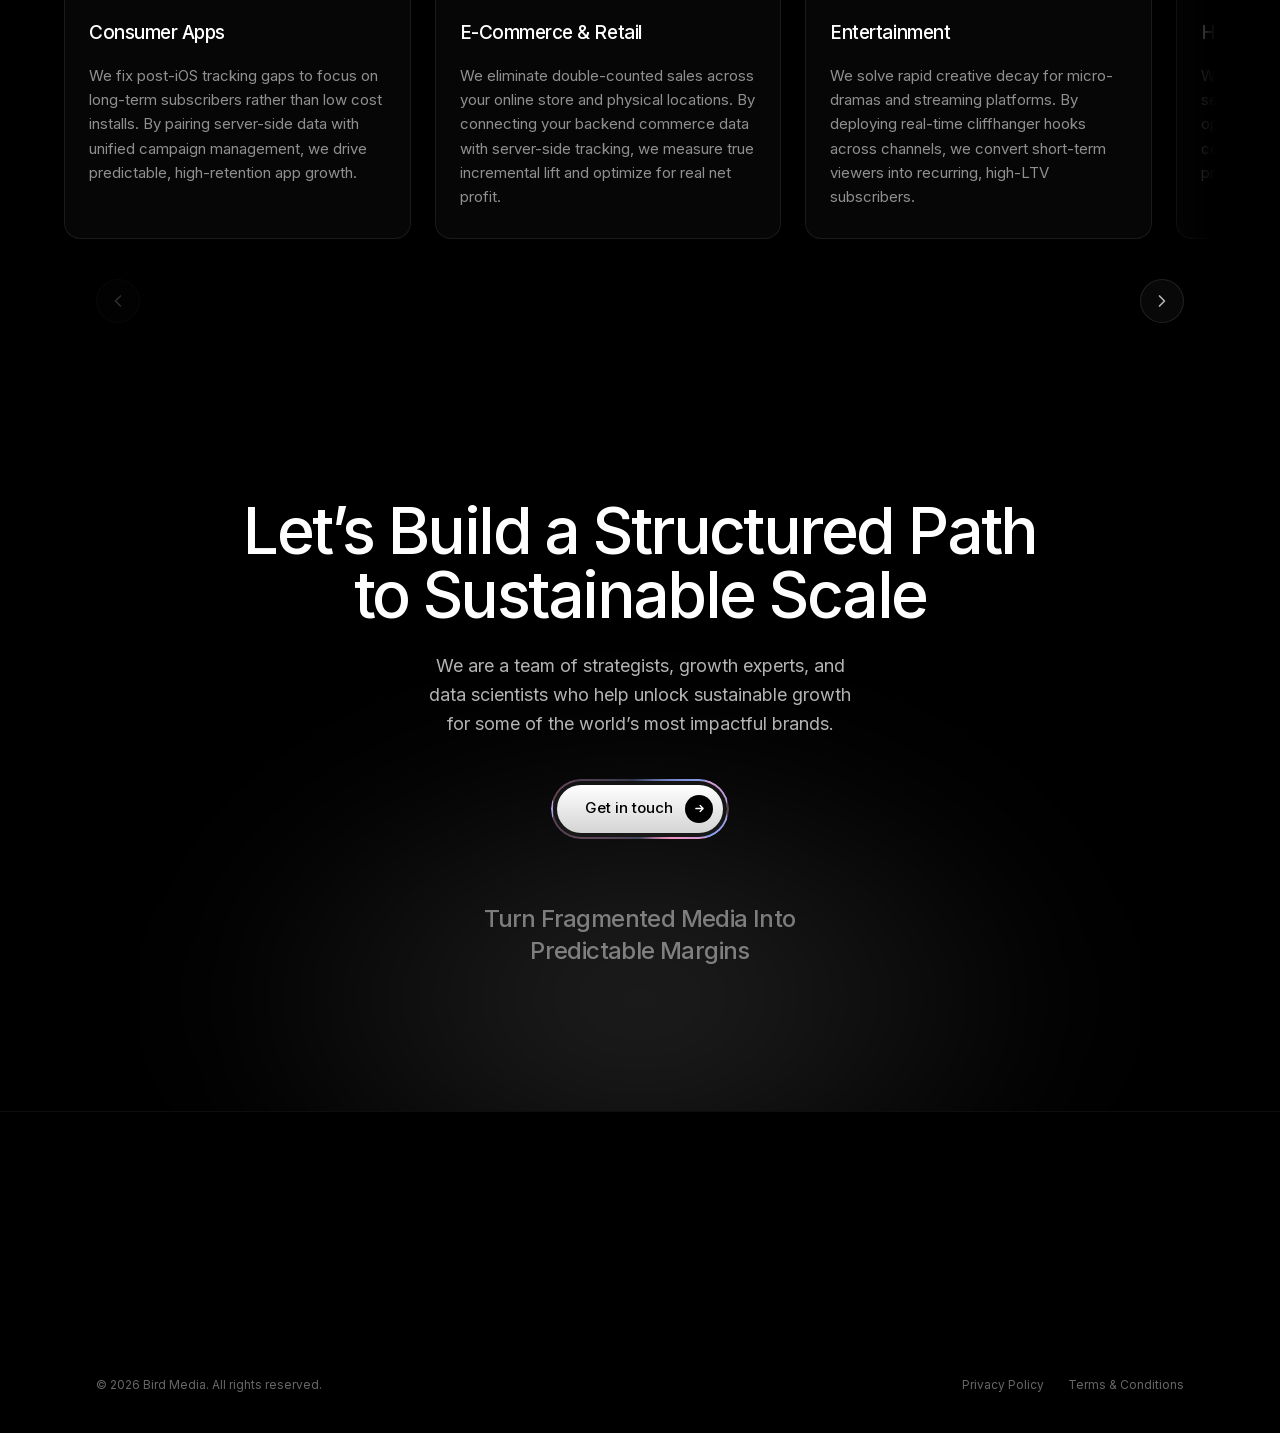
==== commit 5f31eb07: "Bird Media site build: original hero copy over 3D glass-pillar scene Co-Authored-By: Claude Opus 5.5" ====
--- a/index.html
+++ b/index.html
@@ -41,8 +41,8 @@
       crossorigin
     />
     <title>Bird Media | Marketing that drives true incrementality</title>
-    <script type="module" crossorigin src="/assets/index-2f0rg1h6.js"></script>
-    <link rel="stylesheet" crossorigin href="/assets/index-xakBptFm.css">
+    <script type="module" crossorigin src="/assets/index-DOWFVRft.js"></script>
+    <link rel="stylesheet" crossorigin href="/assets/index-Dopm95tp.css">
   </head>
   <body>
     <div id="root"></div>
--- a/assets/index-Dopm95tp.css
+++ b/assets/index-Dopm95tp.css
@@ -0,0 +1,2 @@
+/*! tailwindcss v4.3.3 | MIT License | https://tailwindcss.com */
+@layer properties{@supports (((-webkit-hyphens:none)) and (not (margin-trim:inline))) or ((-moz-orient:inline) and (not (color:rgb(from red r g b)))){*,:before,:after,::backdrop{--tw-translate-x:0;--tw-translate-y:0;--tw-translate-z:0;--tw-rotate-x:initial;--tw-rotate-y:initial;--tw-rotate-z:initial;--tw-skew-x:initial;--tw-skew-y:initial;--tw-scroll-snap-strictness:proximity;--tw-border-style:solid;--tw-gradient-position:initial;--tw-gradient-from:#0000;--tw-gradient-via:#0000;--tw-gradient-to:#0000;--tw-gradient-stops:initial;--tw-gradient-via-stops:initial;--tw-gradient-from-position:0%;--tw-gradient-via-position:50%;--tw-gradient-to-position:100%;--tw-leading:initial;--tw-font-weight:initial;--tw-tracking:initial;--tw-shadow:0 0 #0000;--tw-shadow-color:initial;--tw-shadow-alpha:100%;--tw-inset-shadow:0 0 #0000;--tw-inset-shadow-color:initial;--tw-inset-shadow-alpha:100%;--tw-ring-color:initial;--tw-ring-shadow:0 0 #0000;--tw-inset-ring-color:initial;--tw-inset-ring-shadow:0 0 #0000;--tw-ring-inset:initial;--tw-ring-offset-width:0px;--tw-ring-offset-color:#fff;--tw-ring-offset-shadow:0 0 #0000;--tw-blur:initial;--tw-brightness:initial;--tw-contrast:initial;--tw-grayscale:initial;--tw-hue-rotate:initial;--tw-invert:initial;--tw-opacity:initial;--tw-saturate:initial;--tw-sepia:initial;--tw-drop-shadow:initial;--tw-drop-shadow-color:initial;--tw-drop-shadow-alpha:100%;--tw-drop-shadow-size:initial;--tw-backdrop-blur:initial;--tw-backdrop-brightness:initial;--tw-backdrop-contrast:initial;--tw-backdrop-grayscale:initial;--tw-backdrop-hue-rotate:initial;--tw-backdrop-invert:initial;--tw-backdrop-opacity:initial;--tw-backdrop-saturate:initial;--tw-backdrop-sepia:initial;--tw-duration:initial;--tw-ease:initial;--ring-angle:0deg;--sheen-pos:50%}}}@layer theme{:root,:host{--font-sans:"Inter", ui-sans-serif, system-ui, -apple-system, "Segoe UI", sans-serif;--font-mono:ui-monospace, SFMono-Regular, Menlo, Monaco, Consolas, "Liberation Mono", "Courier New", monospace;--color-red-500:oklch(63.7% .237 25.331);--color-fuchsia-500:oklch(66.7% .295 322.15);--color-neutral-300:oklch(87% 0 none);--color-black:#000;--color-white:#fff;--spacing:.25rem;--container-lg:32rem;--container-xl:36rem;--container-2xl:42rem;--container-3xl:48rem;--container-6xl:72rem;--text-xs:.75rem;--text-xs--line-height:calc(1 / .75);--text-sm:.875rem;--text-sm--line-height:calc(1.25 / .875);--text-base:1rem;--text-base--line-height:calc(1.5 / 1);--text-lg:1.125rem;--text-lg--line-height:calc(1.75 / 1.125);--text-2xl:1.5rem;--text-2xl--line-height:calc(2 / 1.5);--font-weight-medium:500;--tracking-tight:-.025em;--leading-relaxed:1.625;--radius-lg:.5rem;--radius-xl:.75rem;--radius-2xl:1rem;--ease-out:cubic-bezier(0, 0, .2, 1);--ease-in-out:cubic-bezier(.4, 0, .2, 1);--blur-sm:8px;--blur-md:12px;--blur-xl:24px;--blur-3xl:64px;--default-transition-duration:.15s;--default-transition-timing-function:cubic-bezier(.4, 0, .2, 1);--default-font-family:var(--font-sans);--default-mono-font-family:var(--font-mono)}}@layer base{*,:after,:before,::backdrop{box-sizing:border-box;border:0 solid;margin:0;padding:0}::file-selector-button{box-sizing:border-box;border:0 solid;margin:0;padding:0}html,:host{-webkit-text-size-adjust:100%;tab-size:4;line-height:1.5;font-family:var(--default-font-family,-apple-system, BlinkMacSystemFont, "Segoe UI", Roboto, "Helvetica Neue", "Noto Sans", Arial, sans-serif, "Apple Color Emoji", "Segoe UI Emoji", "Segoe UI Symbol", "Noto Color Emoji");font-feature-settings:var(--default-font-feature-settings,normal);font-variation-settings:var(--default-font-variation-settings,normal);-webkit-tap-highlight-color:transparent}hr{height:0;color:inherit;border-top-width:1px}abbr:where([title]){-webkit-text-decoration:underline dotted;text-decoration:underline dotted}h1,h2,h3,h4,h5,h6{font-size:inherit;font-weight:inherit}a{color:inherit;-webkit-text-decoration:inherit;-webkit-text-decoration:inherit;-webkit-text-decoration:inherit;-webkit-text-decoration:inherit;text-decoration:inherit}b,strong{font-weight:bolder}code,kbd,samp,pre{font-family:var(--default-mono-font-family,ui-monospace, SFMono-Regular, Menlo, Monaco, Consolas, "Liberation Mono", "Courier New", monospace);font-feature-settings:var(--default-mono-font-feature-settings,normal);font-variation-settings:var(--default-mono-font-variation-settings,normal);font-size:1em}small{font-size:80%}sub,sup{vertical-align:baseline;font-size:75%;line-height:0;position:relative}sub{bottom:-.25em}sup{top:-.5em}table{text-indent:0;border-color:inherit;border-collapse:collapse}:-moz-focusring:where(:not(iframe)){outline:auto}progress{vertical-align:baseline}summary{display:list-item}ol,ul,menu{list-style:none}img,svg,video,canvas,audio,iframe,embed,object{vertical-align:middle;display:block}img,video{max-width:100%;height:auto}button,input,select,optgroup,textarea{font:inherit;font-feature-settings:inherit;font-variation-settings:inherit;letter-spacing:inherit;color:inherit;opacity:1;background-color:#0000;border-radius:0}::file-selector-button{font:inherit;font-feature-settings:inherit;font-variation-settings:inherit;letter-spacing:inherit;color:inherit;opacity:1;background-color:#0000;border-radius:0}:where(select:is([multiple],[size])) optgroup{font-weight:bolder}:where(select:is([multiple],[size])) optgroup option{padding-inline-start:20px}::file-selector-button{margin-inline-end:4px}::placeholder{opacity:1}@supports (not ((-webkit-appearance:-apple-pay-button))) or (contain-intrinsic-size:1px){::placeholder{color:currentColor}@supports (color:color-mix(in lab, red, red)){::placeholder{color:color-mix(in oklab, currentcolor 50%, transparent)}}}textarea{resize:vertical}::-webkit-search-decoration{-webkit-appearance:none}::-webkit-date-and-time-value{min-height:1lh;text-align:inherit}::-webkit-datetime-edit{display:inline-flex}::-webkit-datetime-edit-fields-wrapper{padding:0}::-webkit-datetime-edit{padding-block:0}::-webkit-datetime-edit-year-field{padding-block:0}::-webkit-datetime-edit-month-field{padding-block:0}::-webkit-datetime-edit-day-field{padding-block:0}::-webkit-datetime-edit-hour-field{padding-block:0}::-webkit-datetime-edit-minute-field{padding-block:0}::-webkit-datetime-edit-second-field{padding-block:0}::-webkit-datetime-edit-millisecond-field{padding-block:0}::-webkit-datetime-edit-meridiem-field{padding-block:0}::-webkit-calendar-picker-indicator{line-height:1}:-moz-ui-invalid{box-shadow:none}button,input:where([type=button],[type=reset],[type=submit]){appearance:button}::file-selector-button{appearance:button}::-webkit-inner-spin-button{height:auto}::-webkit-outer-spin-button{height:auto}[hidden]:where(:not([hidden=until-found])){display:none!important}html,body{overflow-x:clip}body{color:#fff;font-family:var(--font-sans);-webkit-font-smoothing:antialiased;background-color:#000}::selection{color:#000;background:#fff}:focus-visible{outline-offset:3px;border-radius:4px;outline:1.5px solid #ffffffb3}@media (prefers-reduced-motion:reduce){html{scroll-behavior:auto}*,:before,:after{transition-duration:.001ms!important;animation-duration:.001ms!important;animation-iteration-count:1!important}}}@layer components;@layer utilities{.pointer-events-none{pointer-events:none}.visible{visibility:visible}.absolute{position:absolute}.fixed{position:fixed}.relative{position:relative}.static{position:static}.-inset-\[2px\]{inset:-2px}.inset-0{inset:0}.inset-x-0{inset-inline:0}.inset-y-0{inset-block:0}.top-0{top:0}.top-1{top:var(--spacing)}.top-1\/3{top:33.3333%}.-right-5{right:calc(var(--spacing) * -5)}.right-3{right:calc(var(--spacing) * 3)}.bottom-3{bottom:calc(var(--spacing) * 3)}.bottom-\[-30\%\]{bottom:-30%}.left-1\/2{left:50%}.left-3{left:calc(var(--spacing) * 3)}.left-32{left:calc(var(--spacing) * 32)}.isolate{isolation:isolate}.z-0{z-index:0}.z-10{z-index:10}.z-50{z-index:50}.z-\[1\]{z-index:1}.z-\[998\]{z-index:998}.z-\[999\]{z-index:999}.col-span-4{grid-column:span 4/span 4}.container{width:100%}@media (width>=40rem){.container{max-width:40rem}}@media (width>=48rem){.container{max-width:48rem}}@media (width>=64rem){.container{max-width:64rem}}@media (width>=80rem){.container{max-width:80rem}}@media (width>=96rem){.container{max-width:96rem}}.-m-3{margin:calc(var(--spacing) * -3)}.-mx-5{margin-inline:calc(var(--spacing) * -5)}.mx-auto{margin-inline:auto}.-my-3\.5{margin-block:calc(var(--spacing) * -3.5)}.mt-3{margin-top:calc(var(--spacing) * 3)}.mt-4{margin-top:calc(var(--spacing) * 4)}.mt-5{margin-top:calc(var(--spacing) * 5)}.mt-6{margin-top:calc(var(--spacing) * 6)}.mt-8{margin-top:calc(var(--spacing) * 8)}.mt-9{margin-top:calc(var(--spacing) * 9)}.mt-10{margin-top:calc(var(--spacing) * 10)}.mt-14{margin-top:calc(var(--spacing) * 14)}.mt-16{margin-top:calc(var(--spacing) * 16)}.no-scrollbar{scrollbar-width:none;-ms-overflow-style:none}.no-scrollbar::-webkit-scrollbar{display:none}.block{display:block}.flex{display:flex}.grid{display:grid}.hidden{display:none}.inline{display:inline}.inline-block{display:inline-block}.inline-flex{display:inline-flex}.aspect-\[16\/9\]{aspect-ratio:16/9}.aspect-\[480\/848\]{aspect-ratio:480/848}.h-1\.5{height:calc(var(--spacing) * 1.5)}.h-5{height:calc(var(--spacing) * 5)}.h-6{height:calc(var(--spacing) * 6)}.h-7{height:calc(var(--spacing) * 7)}.h-8{height:calc(var(--spacing) * 8)}.h-11{height:calc(var(--spacing) * 11)}.h-14{height:calc(var(--spacing) * 14)}.h-\[72px\]{height:72px}.h-\[100svh\]{height:100svh}.h-\[500px\]{height:500px}.h-\[620px\]{height:620px}.h-auto{height:auto}.h-full{height:100%}.h-px{height:1px}.min-h-\[560px\]{min-height:560px}.min-h-screen{min-height:100vh}.w-1\.5{width:calc(var(--spacing) * 1.5)}.w-5{width:calc(var(--spacing) * 5)}.w-6{width:calc(var(--spacing) * 6)}.w-7{width:calc(var(--spacing) * 7)}.w-8{width:calc(var(--spacing) * 8)}.w-11{width:calc(var(--spacing) * 11)}.w-16{width:calc(var(--spacing) * 16)}.w-\[40vw\]{width:40vw}.w-\[78vw\]{width:78vw}.w-\[86\%\]{width:86%}.w-\[96\%\]{width:96%}.w-\[800px\]{width:800px}.w-\[1000px\]{width:1000px}.w-auto{width:auto}.w-full{width:100%}.w-max{width:max-content}.max-w-2xl{max-width:var(--container-2xl)}.max-w-3xl{max-width:var(--container-3xl)}.max-w-6xl{max-width:var(--container-6xl)}.max-w-\[140vw\]{max-width:140vw}.max-w-\[190px\]{max-width:190px}.max-w-full{max-width:100%}.max-w-lg{max-width:var(--container-lg)}.max-w-xl{max-width:var(--container-xl)}.shrink-0{flex-shrink:0}.-translate-x-1\/2{--tw-translate-x:calc(calc(1 / 2 * 100%) * -1);translate:var(--tw-translate-x) var(--tw-translate-y)}.transform{transform:var(--tw-rotate-x,) var(--tw-rotate-y,) var(--tw-rotate-z,) var(--tw-skew-x,) var(--tw-skew-y,)}.conic-ring{background:conic-gradient(from var(--ring-angle), #93a9ff4d 0%, #ff9ccdf2 14%, #93a9fff2 30%, #93a9ff40 54%, #ff9ccd59 78%, #93a9ff4d 100%);-webkit-mask-composite:xor;-webkit-mask-composite:xor;-webkit-mask-source-type:auto,auto;-webkit-mask-composite:xor;-webkit-mask-source-type:auto,auto;border:2px solid #0000;animation:5s linear infinite ring-spin;-webkit-mask-image:linear-gradient(#fff 0 0),linear-gradient(#fff 0 0);mask-image:linear-gradient(#fff 0 0),linear-gradient(#fff 0 0);-webkit-mask-position:0 0,0 0;mask-position:0 0,0 0;-webkit-mask-size:auto,auto;mask-size:auto,auto;-webkit-mask-repeat:repeat,repeat;mask-repeat:repeat,repeat;-webkit-mask-clip:padding-box,border-box;mask-clip:padding-box,border-box;-webkit-mask-origin:padding-box,border-box;mask-origin:padding-box,border-box;-webkit-mask-composite:xor;mask-composite:exclude;-webkit-mask-source-type:auto,auto;mask-mode:match-source,match-source}.gradient-ring-spin{background:linear-gradient(#000, #000) padding-box, conic-gradient(from var(--ring-angle), #ffffff0f 0%, #ffffffb3 12%, #ffffff0f 32%, #ffffff0f 100%) border-box;border:1px solid #0000;animation:6s linear infinite ring-spin}.resize{resize:both}.snap-x{scroll-snap-type:x var(--tw-scroll-snap-strictness)}.snap-mandatory{--tw-scroll-snap-strictness:mandatory}.snap-start{scroll-snap-align:start}.scroll-mt-24{scroll-margin-top:calc(var(--spacing) * 24)}.grid-cols-4{grid-template-columns:repeat(4,minmax(0,1fr))}.flex-col{flex-direction:column}.content-center{align-content:center}.items-center{align-items:center}.items-stretch{align-items:stretch}.justify-between{justify-content:space-between}.justify-center{justify-content:center}.gap-1{gap:var(--spacing)}.gap-2{gap:calc(var(--spacing) * 2)}.gap-2\.5{gap:calc(var(--spacing) * 2.5)}.gap-3{gap:calc(var(--spacing) * 3)}.gap-4{gap:calc(var(--spacing) * 4)}.gap-6{gap:calc(var(--spacing) * 6)}.gap-x-6{column-gap:calc(var(--spacing) * 6)}.gap-y-6{row-gap:calc(var(--spacing) * 6)}.overflow-hidden{overflow:hidden}.overflow-x-auto{overflow-x:auto}.scroll-smooth{scroll-behavior:smooth}.rounded{border-radius:.25rem}.rounded-2xl{border-radius:var(--radius-2xl)}.rounded-\[inherit\]{border-radius:inherit}.rounded-full{border-radius:2147483647px}.rounded-lg{border-radius:var(--radius-lg)}.rounded-xl{border-radius:var(--radius-xl)}.border{border-style:var(--tw-border-style);border-width:1px}.border-t{border-top-style:var(--tw-border-style);border-top-width:1px}.border-b{border-bottom-style:var(--tw-border-style);border-bottom-width:1px}.border-white\/5{border-color:#ffffff0d}@supports (color:color-mix(in lab, red, red)){.border-white\/5{border-color:color-mix(in oklab, var(--color-white) 5%, transparent)}}.border-white\/10{border-color:#ffffff1a}@supports (color:color-mix(in lab, red, red)){.border-white\/10{border-color:color-mix(in oklab, var(--color-white) 10%, transparent)}}.border-white\/\[0\.06\]{border-color:#ffffff0f}@supports (color:color-mix(in lab, red, red)){.border-white\/\[0\.06\]{border-color:color-mix(in oklab, var(--color-white) 6%, transparent)}}.border-white\/\[0\.08\]{border-color:#ffffff14}@supports (color:color-mix(in lab, red, red)){.border-white\/\[0\.08\]{border-color:color-mix(in oklab, var(--color-white) 8%, transparent)}}.bg-black{background-color:var(--color-black)}.bg-black\/40{background-color:#0006}@supports (color:color-mix(in lab, red, red)){.bg-black\/40{background-color:color-mix(in oklab, var(--color-black) 40%, transparent)}}.bg-black\/50{background-color:#00000080}@supports (color:color-mix(in lab, red, red)){.bg-black\/50{background-color:color-mix(in oklab, var(--color-black) 50%, transparent)}}.bg-black\/80{background-color:#000c}@supports (color:color-mix(in lab, red, red)){.bg-black\/80{background-color:color-mix(in oklab, var(--color-black) 80%, transparent)}}.bg-fuchsia-500{background-color:var(--color-fuchsia-500)}.bg-fuchsia-500\/\[0\.07\]{background-color:#e12afb12}@supports (color:color-mix(in lab, red, red)){.bg-fuchsia-500\/\[0\.07\]{background-color:color-mix(in oklab, var(--color-fuchsia-500) 7.0%, transparent)}}.bg-red-500{background-color:var(--color-red-500)}.bg-white\/5{background-color:#ffffff0d}@supports (color:color-mix(in lab, red, red)){.bg-white\/5{background-color:color-mix(in oklab, var(--color-white) 5%, transparent)}}.bg-white\/70{background-color:#ffffffb3}@supports (color:color-mix(in lab, red, red)){.bg-white\/70{background-color:color-mix(in oklab, var(--color-white) 70%, transparent)}}.bg-white\/\[0\.03\]{background-color:#ffffff08}@supports (color:color-mix(in lab, red, red)){.bg-white\/\[0\.03\]{background-color:color-mix(in oklab, var(--color-white) 3%, transparent)}}.bg-white\/\[0\.025\]{background-color:#ffffff06}@supports (color:color-mix(in lab, red, red)){.bg-white\/\[0\.025\]{background-color:color-mix(in oklab, var(--color-white) 2.5%, transparent)}}.bg-gradient-to-b{--tw-gradient-position:to bottom in oklab;background-image:linear-gradient(var(--tw-gradient-stops))}.bg-gradient-to-l{--tw-gradient-position:to left in oklab;background-image:linear-gradient(var(--tw-gradient-stops))}.grid-lines{background-image:linear-gradient(90deg,#ffffff07 1px,#0000 1px),linear-gradient(#ffffff07 1px,#0000 1px);background-size:var(--grid-size) var(--grid-size);-webkit-mask-image:radial-gradient(90% 75% at 50% 45%,#000 35%,#0000 100%);mask-image:radial-gradient(90% 75% at 50% 45%,#000 35%,#0000 100%)}.text-sheen{background-image:linear-gradient(100deg,#6f6f6f 0%,#fff 28%,#a8a8a8 52%,#fff 78%,#7a7a7a 100%);background-size:240% 100%;background-position:var(--sheen-pos) 50%;color:#0000;-webkit-text-fill-color:transparent;-webkit-background-clip:text;background-clip:text;transition:--sheen-pos 3.2s cubic-bezier(.45,0,.25,1)}.text-sheen-tint{background-image:linear-gradient(100deg,#fff 0%,#93a9ff 20%,#fff 44%,#ff9ccd 68%,#fff 100%);background-size:240% 100%;background-position:var(--sheen-pos) 50%;color:#0000;-webkit-text-fill-color:transparent;-webkit-background-clip:text;background-clip:text;transition:--sheen-pos 3.2s cubic-bezier(.45,0,.25,1)}.bg-\[radial-gradient\(ellipse_50\%_42\%_at_50\%_44\%\,rgba\(0\,0\,0\,0\.9\)_0\%\,rgba\(0\,0\,0\,0\.6\)_50\%\,transparent_82\%\)\,linear-gradient\(to_bottom\,\#000_0\%\,rgba\(0\,0\,0\,0\.6\)_14\%\,transparent_38\%\)\]{background-image:radial-gradient(50% 42% at 50% 44%,#000000e6 0%,#0009 50%,#0000 82%),linear-gradient(#000 0%,#0009 14%,#0000 38%)}.bg-\[radial-gradient\(ellipse_60\%_55\%_at_82\%_70\%\,rgba\(138\,77\,255\,0\.35\)\,transparent_70\%\)\,radial-gradient\(ellipse_45\%_40\%_at_60\%_85\%\,rgba\(59\,91\,255\,0\.25\)\,transparent_70\%\)\]{background-image:radial-gradient(60% 55% at 82% 70%,#8a4dff59,#0000 70%),radial-gradient(45% 40% at 60% 85%,#3b5bff40,#0000 70%)}.bg-\[radial-gradient\(ellipse_at_45\%_35\%\,rgba\(255\,255\,255\,0\.12\)\,transparent_62\%\)\]{background-image:radial-gradient(at 45% 35%,#ffffff1f,#0000 62%)}.bg-\[radial-gradient\(ellipse_at_center\,rgba\(255\,255\,255\,0\.06\)\,transparent_70\%\)\]{background-image:radial-gradient(#ffffff0f,#0000 70%)}.bg-\[radial-gradient\(ellipse_at_center\,rgba\(255\,255\,255\,0\.13\)\,transparent_65\%\)\]{background-image:radial-gradient(#ffffff21,#0000 65%)}.from-black{--tw-gradient-from:var(--color-black);--tw-gradient-stops:var(--tw-gradient-via-stops,var(--tw-gradient-position), var(--tw-gradient-from) var(--tw-gradient-from-position), var(--tw-gradient-to) var(--tw-gradient-to-position))}.from-white{--tw-gradient-from:var(--color-white);--tw-gradient-stops:var(--tw-gradient-via-stops,var(--tw-gradient-position), var(--tw-gradient-from) var(--tw-gradient-from-position), var(--tw-gradient-to) var(--tw-gradient-to-position))}.to-\[\#05050A\]{--tw-gradient-to:#05050a;--tw-gradient-stops:var(--tw-gradient-via-stops,var(--tw-gradient-position), var(--tw-gradient-from) var(--tw-gradient-from-position), var(--tw-gradient-to) var(--tw-gradient-to-position))}.to-neutral-300{--tw-gradient-to:var(--color-neutral-300);--tw-gradient-stops:var(--tw-gradient-via-stops,var(--tw-gradient-position), var(--tw-gradient-from) var(--tw-gradient-from-position), var(--tw-gradient-to) var(--tw-gradient-to-position))}.to-transparent{--tw-gradient-to:transparent;--tw-gradient-stops:var(--tw-gradient-via-stops,var(--tw-gradient-position), var(--tw-gradient-from) var(--tw-gradient-from-position), var(--tw-gradient-to) var(--tw-gradient-to-position))}.object-contain{object-fit:contain}.object-cover{object-fit:cover}.object-top{object-position:top}.p-1\.5{padding:calc(var(--spacing) * 1.5)}.p-3{padding:calc(var(--spacing) * 3)}.p-4{padding:calc(var(--spacing) * 4)}.px-1\.5{padding-inline:calc(var(--spacing) * 1.5)}.px-2{padding-inline:calc(var(--spacing) * 2)}.px-4{padding-inline:calc(var(--spacing) * 4)}.px-5{padding-inline:calc(var(--spacing) * 5)}.py-0\.5{padding-block:calc(var(--spacing) * .5)}.py-1{padding-block:var(--spacing)}.py-1\.5{padding-block:calc(var(--spacing) * 1.5)}.py-2\.5{padding-block:calc(var(--spacing) * 2.5)}.py-3{padding-block:calc(var(--spacing) * 3)}.py-3\.5{padding-block:calc(var(--spacing) * 3.5)}.py-4{padding-block:calc(var(--spacing) * 4)}.pt-0{padding-top:0}.pt-2{padding-top:calc(var(--spacing) * 2)}.pt-4{padding-top:calc(var(--spacing) * 4)}.pt-6{padding-top:calc(var(--spacing) * 6)}.pt-16{padding-top:calc(var(--spacing) * 16)}.pr-1\.5{padding-right:calc(var(--spacing) * 1.5)}.pr-2\.5{padding-right:calc(var(--spacing) * 2.5)}.pb-2{padding-bottom:calc(var(--spacing) * 2)}.pb-3{padding-bottom:calc(var(--spacing) * 3)}.pb-4{padding-bottom:calc(var(--spacing) * 4)}.pb-10{padding-bottom:calc(var(--spacing) * 10)}.pb-16{padding-bottom:calc(var(--spacing) * 16)}.pb-20{padding-bottom:calc(var(--spacing) * 20)}.pb-\[0\.12em\]{padding-bottom:.12em}.pb-\[0\.14em\]{padding-bottom:.14em}.pl-4{padding-left:calc(var(--spacing) * 4)}.pl-6{padding-left:calc(var(--spacing) * 6)}.pl-7{padding-left:calc(var(--spacing) * 7)}.text-center{text-align:center}.text-left{text-align:left}.font-mono{font-family:var(--font-mono)}.text-base{font-size:var(--text-base);line-height:var(--tw-leading,var(--text-base--line-height))}.text-sm{font-size:var(--text-sm);line-height:var(--tw-leading,var(--text-sm--line-height))}.text-xs{font-size:var(--text-xs);line-height:var(--tw-leading,var(--text-xs--line-height))}.text-\[11px\]{font-size:11px}.text-\[12\.5px\]{font-size:12.5px}.text-\[15px\]{font-size:15px}.text-\[16px\]{font-size:16px}.text-\[17px\]{font-size:17px}.text-\[19px\]{font-size:19px}.text-\[22px\]{font-size:22px}.text-\[32px\]{font-size:32px}.text-\[36px\]{font-size:36px}.text-\[clamp\(24px\,6\.6vw\,38px\)\]{font-size:clamp(24px,6.6vw,38px)}.text-\[clamp\(26px\,8vw\,44px\)\]{font-size:clamp(26px,8vw,44px)}.leading-\[1\.03\]{--tw-leading:1.03;line-height:1.03}.leading-\[1\.04\]{--tw-leading:1.04;line-height:1.04}.leading-\[1\.05\]{--tw-leading:1.05;line-height:1.05}.leading-\[1\.06\]{--tw-leading:1.06;line-height:1.06}.leading-none{--tw-leading:1;line-height:1}.leading-relaxed{--tw-leading:var(--leading-relaxed);line-height:var(--leading-relaxed)}.font-medium{--tw-font-weight:var(--font-weight-medium);font-weight:var(--font-weight-medium)}.tracking-\[-0\.03em\]{--tw-tracking:-.03em;letter-spacing:-.03em}.tracking-\[-0\.04em\]{--tw-tracking:-.04em;letter-spacing:-.04em}.tracking-\[-0\.035em\]{--tw-tracking:-.035em;letter-spacing:-.035em}.tracking-\[0\.16em\]{--tw-tracking:.16em;letter-spacing:.16em}.tracking-tight{--tw-tracking:var(--tracking-tight);letter-spacing:var(--tracking-tight)}.text-balance{text-wrap:balance}.whitespace-nowrap{white-space:nowrap}.text-black{color:var(--color-black)}.text-white{color:var(--color-white)}.text-white\/40{color:#fff6}@supports (color:color-mix(in lab, red, red)){.text-white\/40{color:color-mix(in oklab, var(--color-white) 40%, transparent)}}.text-white\/45{color:#ffffff73}@supports (color:color-mix(in lab, red, red)){.text-white\/45{color:color-mix(in oklab, var(--color-white) 45%, transparent)}}.text-white\/55{color:#ffffff8c}@supports (color:color-mix(in lab, red, red)){.text-white\/55{color:color-mix(in oklab, var(--color-white) 55%, transparent)}}.text-white\/60{color:#fff9}@supports (color:color-mix(in lab, red, red)){.text-white\/60{color:color-mix(in oklab, var(--color-white) 60%, transparent)}}.text-white\/70{color:#ffffffb3}@supports (color:color-mix(in lab, red, red)){.text-white\/70{color:color-mix(in oklab, var(--color-white) 70%, transparent)}}.uppercase{text-transform:uppercase}.opacity-0{opacity:0}.opacity-100{opacity:1}.shadow-2xl{--tw-shadow:0 25px 50px -12px var(--tw-shadow-color,#00000040);box-shadow:var(--tw-inset-shadow), var(--tw-inset-ring-shadow), var(--tw-ring-offset-shadow), var(--tw-ring-shadow), var(--tw-shadow)}.shadow-\[0_1px_0_rgba\(255\,255\,255\,0\.6\)_inset\]{--tw-shadow:0 1px 0 var(--tw-shadow-color,#fff9) inset;box-shadow:var(--tw-inset-shadow), var(--tw-inset-ring-shadow), var(--tw-ring-offset-shadow), var(--tw-ring-shadow), var(--tw-shadow)}.ring,.ring-1{--tw-ring-shadow:var(--tw-ring-inset,) 0 0 0 calc(1px + var(--tw-ring-offset-width)) var(--tw-ring-color,currentcolor);box-shadow:var(--tw-inset-shadow), var(--tw-inset-ring-shadow), var(--tw-ring-offset-shadow), var(--tw-ring-shadow), var(--tw-shadow)}.shadow-black\/60{--tw-shadow-color:#0009}@supports (color:color-mix(in lab, red, red)){.shadow-black\/60{--tw-shadow-color:color-mix(in oklab, color-mix(in oklab, var(--color-black) 60%, transparent) var(--tw-shadow-alpha), transparent)}}.ring-fuchsia-500\/20{--tw-ring-color:#e12afb33}@supports (color:color-mix(in lab, red, red)){.ring-fuchsia-500\/20{--tw-ring-color:color-mix(in oklab, var(--color-fuchsia-500) 20%, transparent)}}.ring-white\/10{--tw-ring-color:#ffffff1a}@supports (color:color-mix(in lab, red, red)){.ring-white\/10{--tw-ring-color:color-mix(in oklab, var(--color-white) 10%, transparent)}}.blur-3xl{--tw-blur:blur(var(--blur-3xl));filter:var(--tw-blur,) var(--tw-brightness,) var(--tw-contrast,) var(--tw-grayscale,) var(--tw-hue-rotate,) var(--tw-invert,) var(--tw-saturate,) var(--tw-sepia,) var(--tw-drop-shadow,)}.backdrop-blur-md{--tw-backdrop-blur:blur(var(--blur-md));-webkit-backdrop-filter:var(--tw-backdrop-blur,) var(--tw-backdrop-brightness,) var(--tw-backdrop-contrast,) var(--tw-backdrop-grayscale,) var(--tw-backdrop-hue-rotate,) var(--tw-backdrop-invert,) var(--tw-backdrop-opacity,) var(--tw-backdrop-saturate,) var(--tw-backdrop-sepia,);backdrop-filter:var(--tw-backdrop-blur,) var(--tw-backdrop-brightness,) var(--tw-backdrop-contrast,) var(--tw-backdrop-grayscale,) var(--tw-backdrop-hue-rotate,) var(--tw-backdrop-invert,) var(--tw-backdrop-opacity,) var(--tw-backdrop-saturate,) var(--tw-backdrop-sepia,)}.backdrop-blur-sm{--tw-backdrop-blur:blur(var(--blur-sm));-webkit-backdrop-filter:var(--tw-backdrop-blur,) var(--tw-backdrop-brightness,) var(--tw-backdrop-contrast,) var(--tw-backdrop-grayscale,) var(--tw-backdrop-hue-rotate,) var(--tw-backdrop-invert,) var(--tw-backdrop-opacity,) var(--tw-backdrop-saturate,) var(--tw-backdrop-sepia,);backdrop-filter:var(--tw-backdrop-blur,) var(--tw-backdrop-brightness,) var(--tw-backdrop-contrast,) var(--tw-backdrop-grayscale,) var(--tw-backdrop-hue-rotate,) var(--tw-backdrop-invert,) var(--tw-backdrop-opacity,) var(--tw-backdrop-saturate,) var(--tw-backdrop-sepia,)}.backdrop-blur-xl{--tw-backdrop-blur:blur(var(--blur-xl));-webkit-backdrop-filter:var(--tw-backdrop-blur,) var(--tw-backdrop-brightness,) var(--tw-backdrop-contrast,) var(--tw-backdrop-grayscale,) var(--tw-backdrop-hue-rotate,) var(--tw-backdrop-invert,) var(--tw-backdrop-opacity,) var(--tw-backdrop-saturate,) var(--tw-backdrop-sepia,);backdrop-filter:var(--tw-backdrop-blur,) var(--tw-backdrop-brightness,) var(--tw-backdrop-contrast,) var(--tw-backdrop-grayscale,) var(--tw-backdrop-hue-rotate,) var(--tw-backdrop-invert,) var(--tw-backdrop-opacity,) var(--tw-backdrop-saturate,) var(--tw-backdrop-sepia,)}.transition{transition-property:color,background-color,border-color,outline-color,text-decoration-color,fill,stroke,--tw-gradient-from,--tw-gradient-via,--tw-gradient-to,opacity,box-shadow,transform,translate,scale,rotate,filter,-webkit-backdrop-filter,backdrop-filter,display,content-visibility,overlay,pointer-events;transition-timing-function:var(--tw-ease,var(--default-transition-timing-function));transition-duration:var(--tw-duration,var(--default-transition-duration))}.transition-colors{transition-property:color,background-color,border-color,outline-color,text-decoration-color,fill,stroke,--tw-gradient-from,--tw-gradient-via,--tw-gradient-to;transition-timing-function:var(--tw-ease,var(--default-transition-timing-function));transition-duration:var(--tw-duration,var(--default-transition-duration))}.transition-opacity{transition-property:opacity;transition-timing-function:var(--tw-ease,var(--default-transition-timing-function));transition-duration:var(--tw-duration,var(--default-transition-duration))}.transition-transform{transition-property:transform,translate,scale,rotate;transition-timing-function:var(--tw-ease,var(--default-transition-timing-function));transition-duration:var(--tw-duration,var(--default-transition-duration))}.duration-200{--tw-duration:.2s;transition-duration:.2s}.duration-300{--tw-duration:.3s;transition-duration:.3s}.duration-700{--tw-duration:.7s;transition-duration:.7s}.duration-\[1400ms\]{--tw-duration:1.4s;transition-duration:1.4s}.ease-in-out{--tw-ease:var(--ease-in-out);transition-timing-function:var(--ease-in-out)}.ease-out{--tw-ease:var(--ease-out);transition-timing-function:var(--ease-out)}.ring-inset{--tw-ring-inset:inset}@media (hover:hover){.group-hover\:scale-\[1\.03\]:is(:where(.group):hover *){scale:1.03}.hover\:-translate-y-px:hover{--tw-translate-y:-1px;translate:var(--tw-translate-x) var(--tw-translate-y)}.hover\:border-white\/20:hover{border-color:#fff3}@supports (color:color-mix(in lab, red, red)){.hover\:border-white\/20:hover{border-color:color-mix(in oklab, var(--color-white) 20%, transparent)}}.hover\:border-white\/25:hover{border-color:#ffffff40}@supports (color:color-mix(in lab, red, red)){.hover\:border-white\/25:hover{border-color:color-mix(in oklab, var(--color-white) 25%, transparent)}}.hover\:bg-white\/5:hover{background-color:#ffffff0d}@supports (color:color-mix(in lab, red, red)){.hover\:bg-white\/5:hover{background-color:color-mix(in oklab, var(--color-white) 5%, transparent)}}.hover\:text-white:hover{color:var(--color-white)}.hover\:text-white\/70:hover{color:#ffffffb3}@supports (color:color-mix(in lab, red, red)){.hover\:text-white\/70:hover{color:color-mix(in oklab, var(--color-white) 70%, transparent)}}}.disabled\:pointer-events-none:disabled{pointer-events:none}.disabled\:opacity-25:disabled{opacity:.25}@media (width>=40rem){.sm\:mt-6{margin-top:calc(var(--spacing) * 6)}.sm\:mt-10{margin-top:calc(var(--spacing) * 10)}.sm\:mt-24{margin-top:calc(var(--spacing) * 24)}.sm\:block{display:block}.sm\:h-6{height:calc(var(--spacing) * 6)}.sm\:w-\[52vw\]{width:52vw}.sm\:flex-row{flex-direction:row}.sm\:items-center{align-items:center}.sm\:justify-between{justify-content:space-between}.sm\:gap-4{gap:calc(var(--spacing) * 4)}.sm\:pt-10{padding-top:calc(var(--spacing) * 10)}.sm\:pt-12{padding-top:calc(var(--spacing) * 12)}.sm\:pt-14{padding-top:calc(var(--spacing) * 14)}.sm\:pt-20{padding-top:calc(var(--spacing) * 20)}.sm\:pt-28{padding-top:calc(var(--spacing) * 28)}.sm\:pb-16{padding-bottom:calc(var(--spacing) * 16)}.sm\:pb-24{padding-bottom:calc(var(--spacing) * 24)}.sm\:pb-32{padding-bottom:calc(var(--spacing) * 32)}.sm\:pb-36{padding-bottom:calc(var(--spacing) * 36)}.sm\:text-left{text-align:left}.sm\:text-2xl{font-size:var(--text-2xl);line-height:var(--tw-leading,var(--text-2xl--line-height))}.sm\:text-base{font-size:var(--text-base);line-height:var(--tw-leading,var(--text-base--line-height))}.sm\:text-lg{font-size:var(--text-lg);line-height:var(--tw-leading,var(--text-lg--line-height))}.sm\:text-\[16px\]{font-size:16px}.sm\:text-\[18px\]{font-size:18px}.sm\:text-\[38px\]{font-size:38px}.sm\:text-\[42px\]{font-size:42px}.sm\:text-\[52px\]{font-size:52px}.sm\:text-\[60px\]{font-size:60px}.sm\:leading-\[0\.98\]{--tw-leading:.98;line-height:.98}.sm\:leading-\[1\.0\]{--tw-leading:1;line-height:1}.sm\:tracking-\[-0\.04em\]{--tw-tracking:-.04em;letter-spacing:-.04em}}@media (width>=48rem){.md\:col-span-2{grid-column:span 2/span 2}.md\:col-span-5{grid-column:span 5/span 5}.md\:col-span-6{grid-column:span 6/span 6}.md\:col-span-10{grid-column:span 10/span 10}.md\:col-span-12{grid-column:span 12/span 12}.md\:col-start-2{grid-column-start:2}.md\:col-start-4{grid-column-start:4}.md\:col-start-7{grid-column-start:7}.md\:mx-0{margin-inline:0}.md\:block{display:block}.md\:grid{display:grid}.md\:hidden{display:none}.md\:min-h-\[100svh\]{min-height:100svh}.md\:w-full{width:100%}.md\:max-w-none{max-width:none}.md\:shrink{flex-shrink:1}.md\:snap-none{scroll-snap-type:none}.md\:grid-cols-12{grid-template-columns:repeat(12,minmax(0,1fr))}.md\:gap-x-6{column-gap:calc(var(--spacing) * 6)}.md\:overflow-visible{overflow:visible}.md\:px-0{padding-inline:0}.md\:pt-2{padding-top:calc(var(--spacing) * 2)}.md\:text-left{text-align:left}.md\:text-\[64px\]{font-size:64px}}@media (width>=64rem){.lg\:-right-8{right:calc(var(--spacing) * -8)}.lg\:-mx-8{margin-inline:calc(var(--spacing) * -8)}.lg\:flex{display:flex}.lg\:hidden{display:none}.lg\:inline-block{display:inline-block}.lg\:w-\[calc\(\(100\%-3rem\)\/3\)\]{width:calc(33.3333% - 1rem)}.lg\:gap-6{gap:calc(var(--spacing) * 6)}.lg\:px-8{padding-inline:calc(var(--spacing) * 8)}.lg\:py-1\.5{padding-block:calc(var(--spacing) * 1.5)}.lg\:text-sm{font-size:var(--text-sm);line-height:var(--tw-leading,var(--text-sm--line-height))}.lg\:text-\[46px\]{font-size:46px}.lg\:text-\[52px\]{font-size:52px}.lg\:text-\[80px\]{font-size:80px}}}@font-face{font-family:Inter;font-style:normal;font-weight:100 900;font-display:swap;src:url(/fonts/inter-var.woff2)format("woff2");unicode-range:U+??,U+131,U+152-153,U+2BB-2BC,U+2C6,U+2DA,U+2DC,U+304,U+308,U+329,U+2000-206F,U+20AC,U+2122,U+2191,U+2193,U+2212,U+2215,U+FEFF,U+FFFD}@property --ring-angle{syntax:"<angle>";inherits:false;initial-value:0deg}@keyframes ring-spin{to{--ring-angle:360deg}}@property --sheen-pos{syntax:"<percentage>";inherits:false;initial-value:50%}@keyframes flow-along{0%{offset-distance:0%}to{offset-distance:100%}}@keyframes dash-drift{to{stroke-dashoffset:-28px}}@keyframes node-pulse{0%,to{opacity:.2;transform:scale(1)}50%{opacity:.75;transform:scale(1.35)}}@keyframes arrow-pulse{0%,to{opacity:.18}50%{opacity:.8}}@keyframes packet-fade{0%{opacity:0}14%{opacity:1}76%{opacity:1}to{opacity:0}}@keyframes chart-rise{0%{opacity:0;transform:translateY(7px)}7%{opacity:1;transform:translateY(0)}68%{opacity:1;transform:translateY(0)}84%{opacity:0;transform:translateY(0)}to{opacity:0;transform:translateY(7px)}}@property --tw-translate-x{syntax:"*";inherits:false;initial-value:0}@property --tw-translate-y{syntax:"*";inherits:false;initial-value:0}@property --tw-translate-z{syntax:"*";inherits:false;initial-value:0}@property --tw-rotate-x{syntax:"*";inherits:false}@property --tw-rotate-y{syntax:"*";inherits:false}@property --tw-rotate-z{syntax:"*";inherits:false}@property --tw-skew-x{syntax:"*";inherits:false}@property --tw-skew-y{syntax:"*";inherits:false}@property --tw-scroll-snap-strictness{syntax:"*";inherits:false;initial-value:proximity}@property --tw-border-style{syntax:"*";inherits:false;initial-value:solid}@property --tw-gradient-position{syntax:"*";inherits:false}@property --tw-gradient-from{syntax:"<color>";inherits:false;initial-value:#0000}@property --tw-gradient-via{syntax:"<color>";inherits:false;initial-value:#0000}@property --tw-gradient-to{syntax:"<color>";inherits:false;initial-value:#0000}@property --tw-gradient-stops{syntax:"*";inherits:false}@property --tw-gradient-via-stops{syntax:"*";inherits:false}@property --tw-gradient-from-position{syntax:"<length-percentage>";inherits:false;initial-value:0%}@property --tw-gradient-via-position{syntax:"<length-percentage>";inherits:false;initial-value:50%}@property --tw-gradient-to-position{syntax:"<length-percentage>";inherits:false;initial-value:100%}@property --tw-leading{syntax:"*";inherits:false}@property --tw-font-weight{syntax:"*";inherits:false}@property --tw-tracking{syntax:"*";inherits:false}@property --tw-shadow{syntax:"*";inherits:false;initial-value:0 0 #0000}@property --tw-shadow-color{syntax:"*";inherits:false}@property --tw-shadow-alpha{syntax:"<percentage>";inherits:false;initial-value:100%}@property --tw-inset-shadow{syntax:"*";inherits:false;initial-value:0 0 #0000}@property --tw-inset-shadow-color{syntax:"*";inherits:false}@property --tw-inset-shadow-alpha{syntax:"<percentage>";inherits:false;initial-value:100%}@property --tw-ring-color{syntax:"*";inherits:false}@property --tw-ring-shadow{syntax:"*";inherits:false;initial-value:0 0 #0000}@property --tw-inset-ring-color{syntax:"*";inherits:false}@property --tw-inset-ring-shadow{syntax:"*";inherits:false;initial-value:0 0 #0000}@property --tw-ring-inset{syntax:"*";inherits:false}@property --tw-ring-offset-width{syntax:"<length>";inherits:false;initial-value:0}@property --tw-ring-offset-color{syntax:"*";inherits:false;initial-value:#fff}@property --tw-ring-offset-shadow{syntax:"*";inherits:false;initial-value:0 0 #0000}@property --tw-blur{syntax:"*";inherits:false}@property --tw-brightness{syntax:"*";inherits:false}@property --tw-contrast{syntax:"*";inherits:false}@property --tw-grayscale{syntax:"*";inherits:false}@property --tw-hue-rotate{syntax:"*";inherits:false}@property --tw-invert{syntax:"*";inherits:false}@property --tw-opacity{syntax:"*";inherits:false}@property --tw-saturate{syntax:"*";inherits:false}@property --tw-sepia{syntax:"*";inherits:false}@property --tw-drop-shadow{syntax:"*";inherits:false}@property --tw-drop-shadow-color{syntax:"*";inherits:false}@property --tw-drop-shadow-alpha{syntax:"<percentage>";inherits:false;initial-value:100%}@property --tw-drop-shadow-size{syntax:"*";inherits:false}@property --tw-backdrop-blur{syntax:"*";inherits:false}@property --tw-backdrop-brightness{syntax:"*";inherits:false}@property --tw-backdrop-contrast{syntax:"*";inherits:false}@property --tw-backdrop-grayscale{syntax:"*";inherits:false}@property --tw-backdrop-hue-rotate{syntax:"*";inherits:false}@property --tw-backdrop-invert{syntax:"*";inherits:false}@property --tw-backdrop-opacity{syntax:"*";inherits:false}@property --tw-backdrop-saturate{syntax:"*";inherits:false}@property --tw-backdrop-sepia{syntax:"*";inherits:false}@property --tw-duration{syntax:"*";inherits:false}@property --tw-ease{syntax:"*";inherits:false}
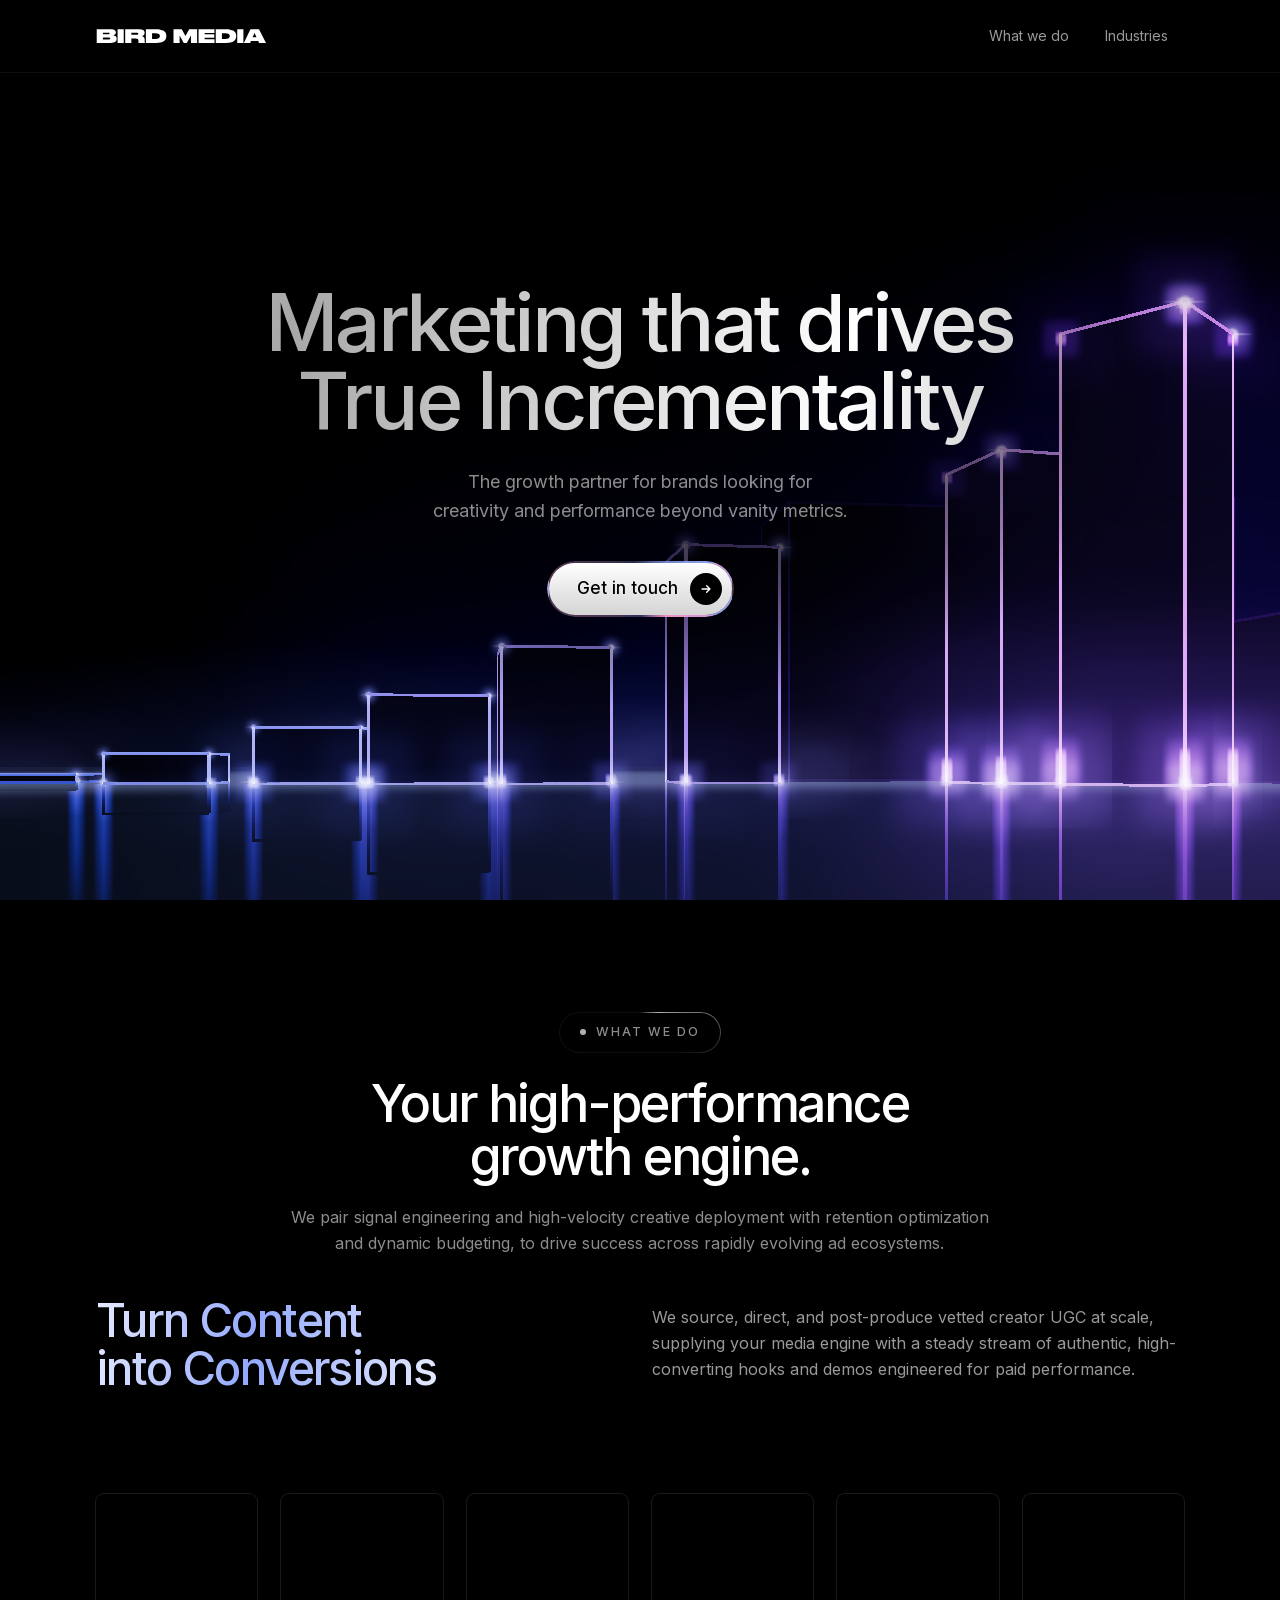
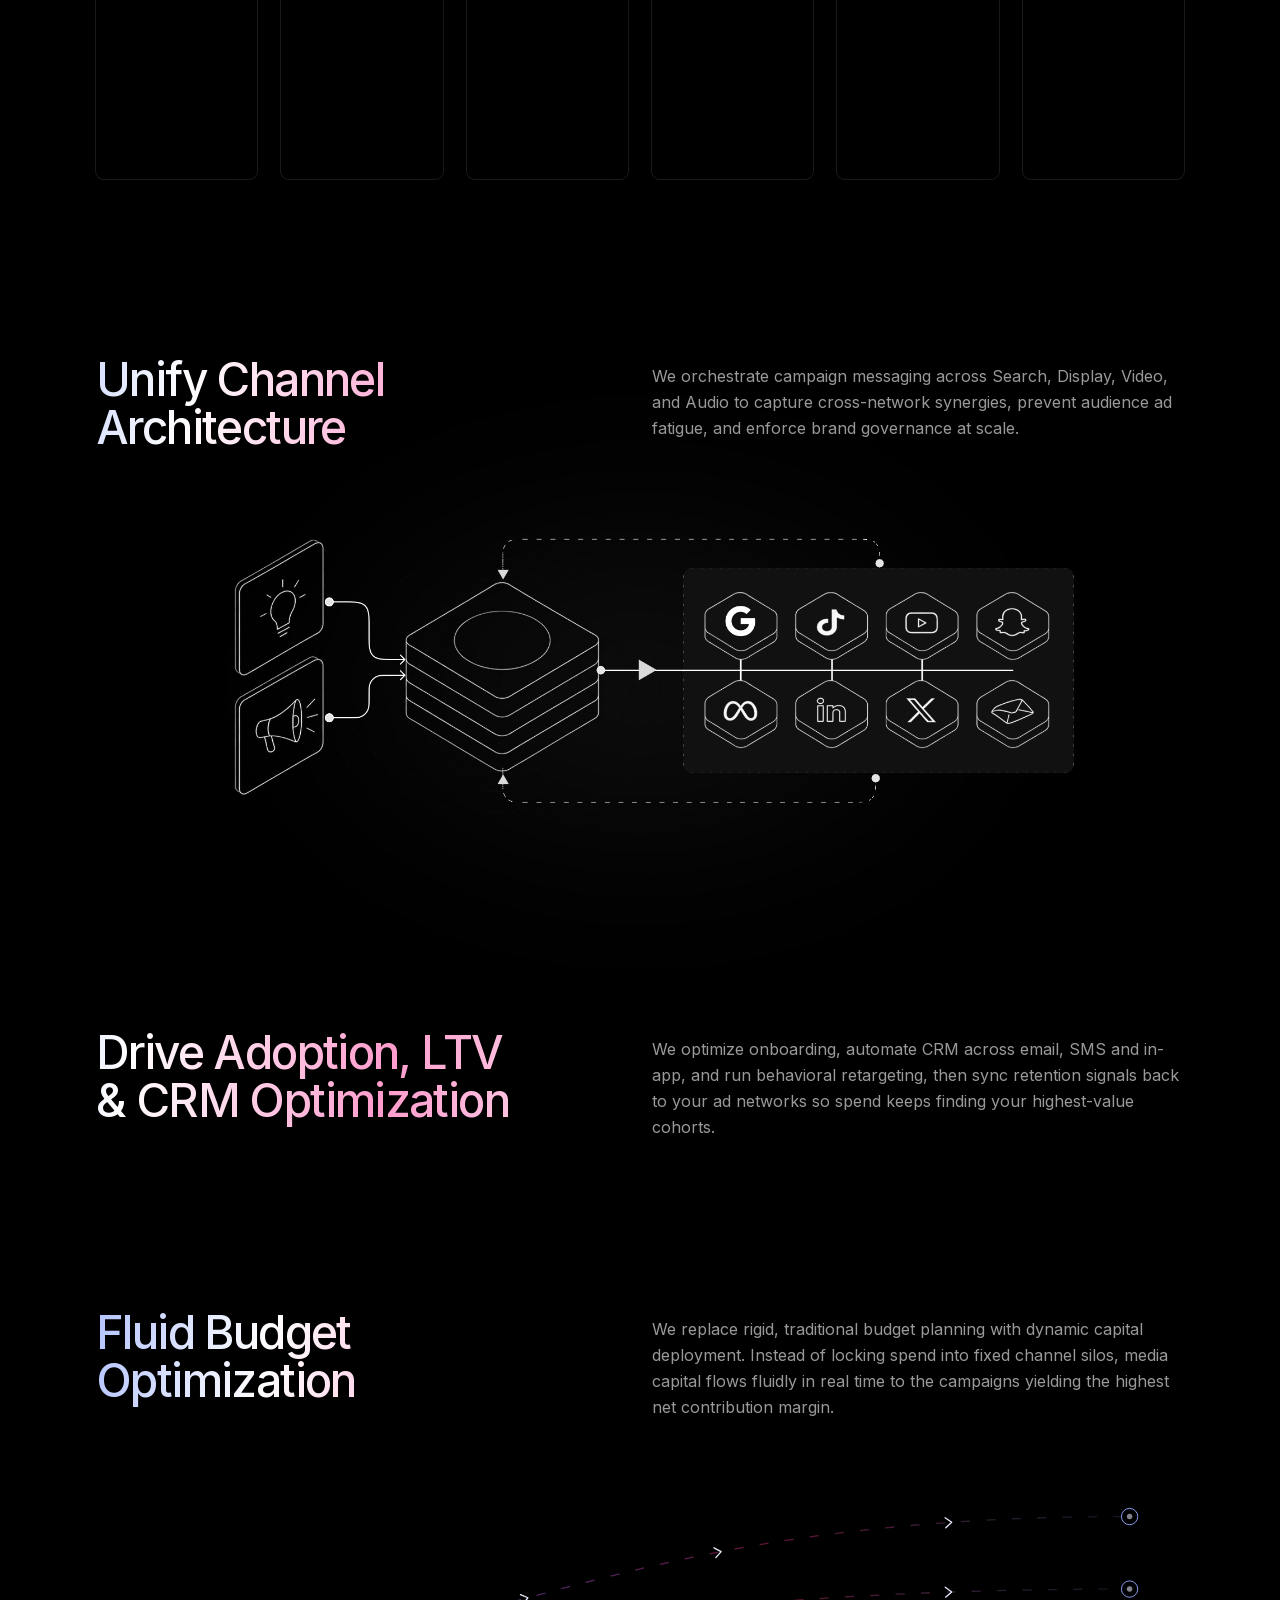
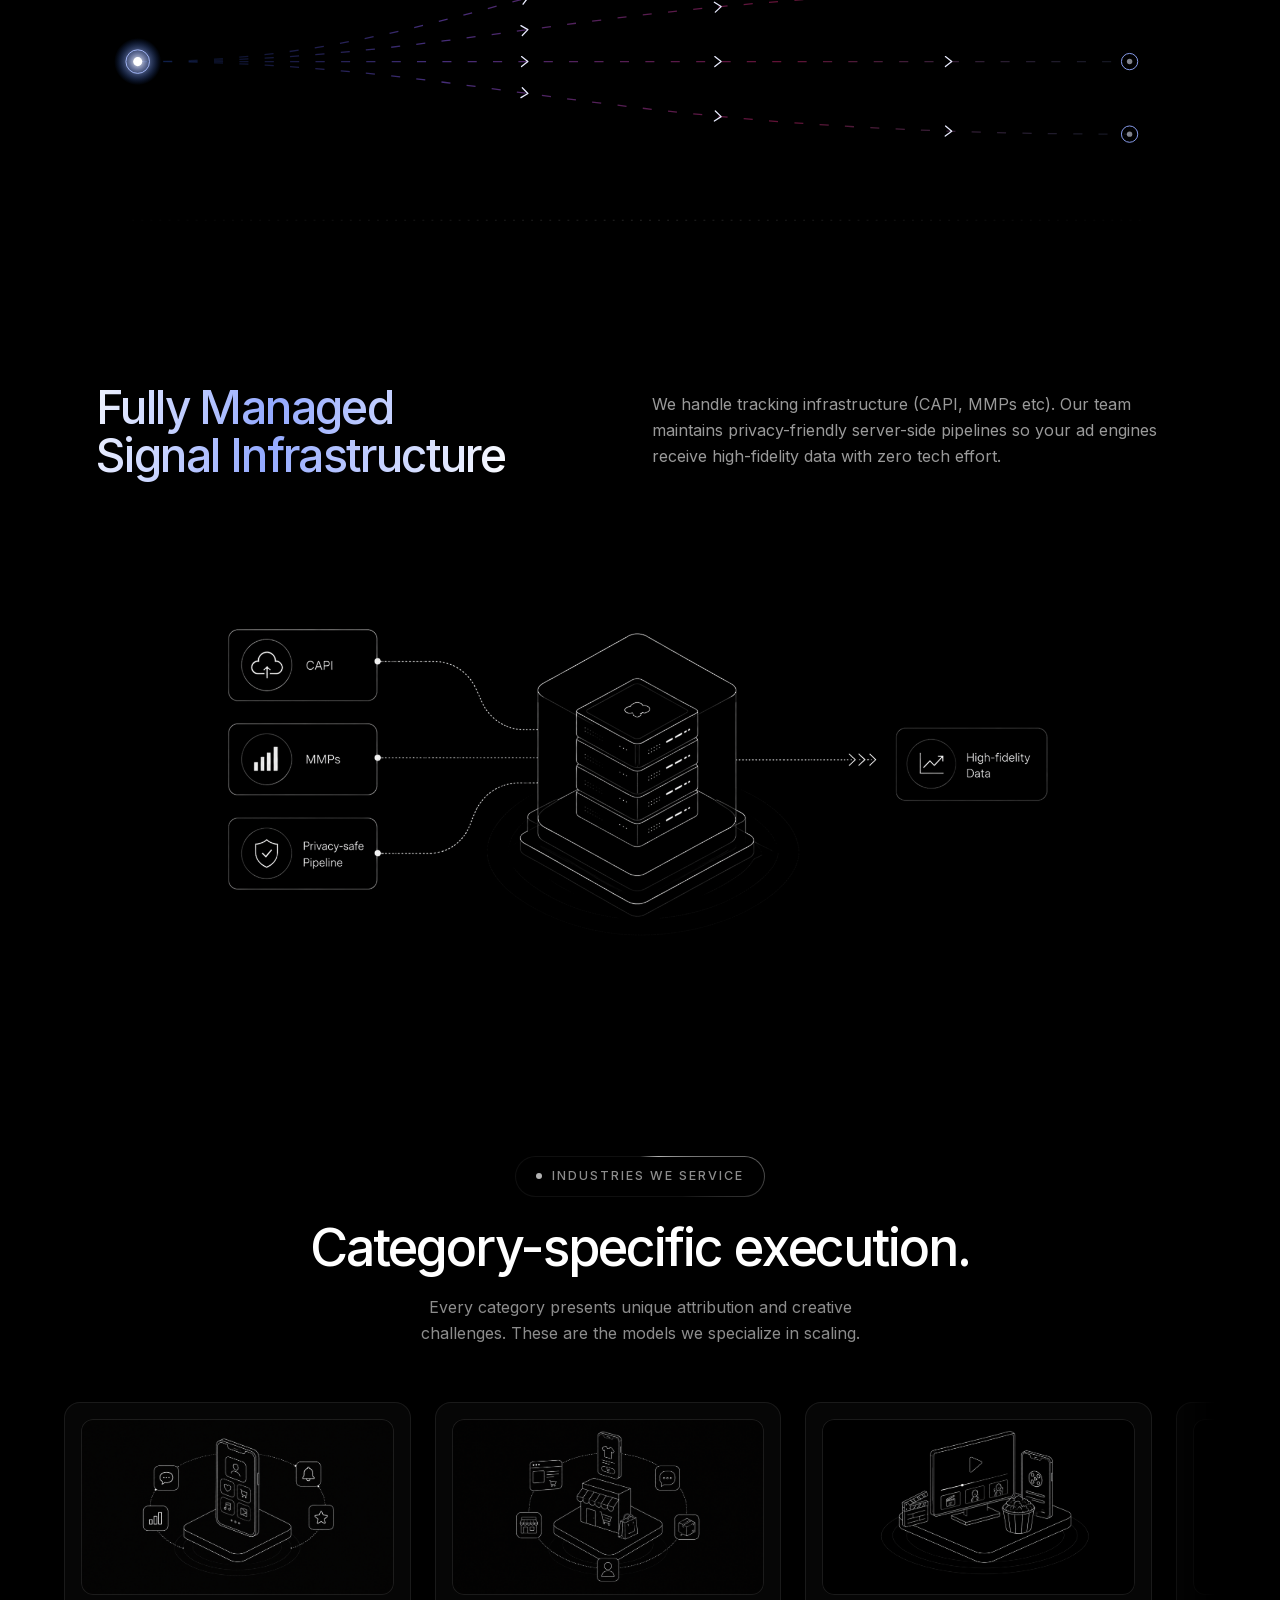
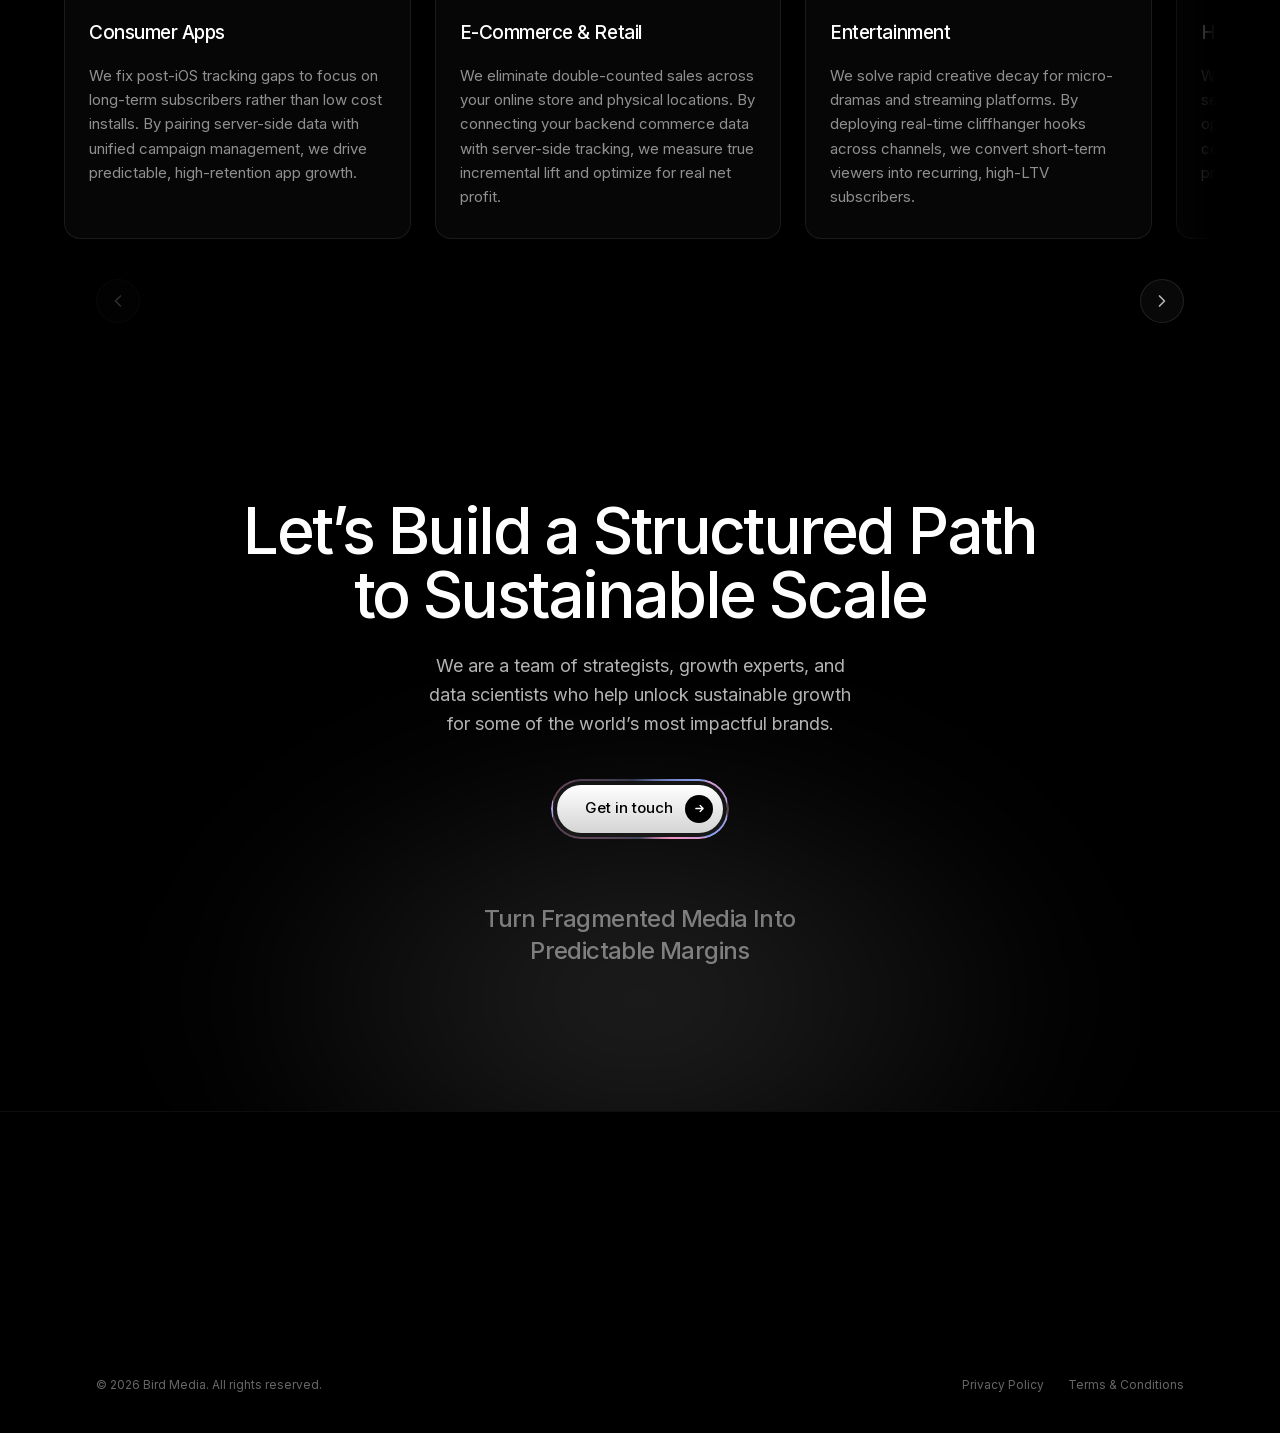
==== commit 8cf6844f: "Bird Media site build: hero scene matched to reference Co-Authored-By: Claude Opus 5.5 <noreply@anth" ====
--- a/index.html
+++ b/index.html
@@ -41,8 +41,8 @@
       crossorigin
     />
     <title>Bird Media | Marketing that drives true incrementality</title>
-    <script type="module" crossorigin src="/assets/index-DOWFVRft.js"></script>
-    <link rel="stylesheet" crossorigin href="/assets/index-Dopm95tp.css">
+    <script type="module" crossorigin src="/assets/index-CwaGU7ga.js"></script>
+    <link rel="stylesheet" crossorigin href="/assets/index-Cjc9m1dK.css">
   </head>
   <body>
     <div id="root"></div>
--- a/assets/index-Cjc9m1dK.css
+++ b/assets/index-Cjc9m1dK.css
@@ -0,0 +1,2 @@
+/*! tailwindcss v4.3.3 | MIT License | https://tailwindcss.com */
+@layer properties{@supports (((-webkit-hyphens:none)) and (not (margin-trim:inline))) or ((-moz-orient:inline) and (not (color:rgb(from red r g b)))){*,:before,:after,::backdrop{--tw-translate-x:0;--tw-translate-y:0;--tw-translate-z:0;--tw-rotate-x:initial;--tw-rotate-y:initial;--tw-rotate-z:initial;--tw-skew-x:initial;--tw-skew-y:initial;--tw-scroll-snap-strictness:proximity;--tw-border-style:solid;--tw-gradient-position:initial;--tw-gradient-from:#0000;--tw-gradient-via:#0000;--tw-gradient-to:#0000;--tw-gradient-stops:initial;--tw-gradient-via-stops:initial;--tw-gradient-from-position:0%;--tw-gradient-via-position:50%;--tw-gradient-to-position:100%;--tw-leading:initial;--tw-font-weight:initial;--tw-tracking:initial;--tw-shadow:0 0 #0000;--tw-shadow-color:initial;--tw-shadow-alpha:100%;--tw-inset-shadow:0 0 #0000;--tw-inset-shadow-color:initial;--tw-inset-shadow-alpha:100%;--tw-ring-color:initial;--tw-ring-shadow:0 0 #0000;--tw-inset-ring-color:initial;--tw-inset-ring-shadow:0 0 #0000;--tw-ring-inset:initial;--tw-ring-offset-width:0px;--tw-ring-offset-color:#fff;--tw-ring-offset-shadow:0 0 #0000;--tw-blur:initial;--tw-brightness:initial;--tw-contrast:initial;--tw-grayscale:initial;--tw-hue-rotate:initial;--tw-invert:initial;--tw-opacity:initial;--tw-saturate:initial;--tw-sepia:initial;--tw-drop-shadow:initial;--tw-drop-shadow-color:initial;--tw-drop-shadow-alpha:100%;--tw-drop-shadow-size:initial;--tw-backdrop-blur:initial;--tw-backdrop-brightness:initial;--tw-backdrop-contrast:initial;--tw-backdrop-grayscale:initial;--tw-backdrop-hue-rotate:initial;--tw-backdrop-invert:initial;--tw-backdrop-opacity:initial;--tw-backdrop-saturate:initial;--tw-backdrop-sepia:initial;--tw-duration:initial;--tw-ease:initial;--ring-angle:0deg;--sheen-pos:50%}}}@layer theme{:root,:host{--font-sans:"Inter", ui-sans-serif, system-ui, -apple-system, "Segoe UI", sans-serif;--font-mono:ui-monospace, SFMono-Regular, Menlo, Monaco, Consolas, "Liberation Mono", "Courier New", monospace;--color-red-500:oklch(63.7% .237 25.331);--color-fuchsia-500:oklch(66.7% .295 322.15);--color-neutral-300:oklch(87% 0 none);--color-black:#000;--color-white:#fff;--spacing:.25rem;--container-lg:32rem;--container-xl:36rem;--container-2xl:42rem;--container-3xl:48rem;--container-6xl:72rem;--text-xs:.75rem;--text-xs--line-height:calc(1 / .75);--text-sm:.875rem;--text-sm--line-height:calc(1.25 / .875);--text-base:1rem;--text-base--line-height:calc(1.5 / 1);--text-lg:1.125rem;--text-lg--line-height:calc(1.75 / 1.125);--text-2xl:1.5rem;--text-2xl--line-height:calc(2 / 1.5);--font-weight-medium:500;--tracking-tight:-.025em;--leading-relaxed:1.625;--radius-lg:.5rem;--radius-xl:.75rem;--radius-2xl:1rem;--ease-out:cubic-bezier(0, 0, .2, 1);--ease-in-out:cubic-bezier(.4, 0, .2, 1);--blur-sm:8px;--blur-md:12px;--blur-xl:24px;--blur-3xl:64px;--default-transition-duration:.15s;--default-transition-timing-function:cubic-bezier(.4, 0, .2, 1);--default-font-family:var(--font-sans);--default-mono-font-family:var(--font-mono)}}@layer base{*,:after,:before,::backdrop{box-sizing:border-box;border:0 solid;margin:0;padding:0}::file-selector-button{box-sizing:border-box;border:0 solid;margin:0;padding:0}html,:host{-webkit-text-size-adjust:100%;tab-size:4;line-height:1.5;font-family:var(--default-font-family,-apple-system, BlinkMacSystemFont, "Segoe UI", Roboto, "Helvetica Neue", "Noto Sans", Arial, sans-serif, "Apple Color Emoji", "Segoe UI Emoji", "Segoe UI Symbol", "Noto Color Emoji");font-feature-settings:var(--default-font-feature-settings,normal);font-variation-settings:var(--default-font-variation-settings,normal);-webkit-tap-highlight-color:transparent}hr{height:0;color:inherit;border-top-width:1px}abbr:where([title]){-webkit-text-decoration:underline dotted;text-decoration:underline dotted}h1,h2,h3,h4,h5,h6{font-size:inherit;font-weight:inherit}a{color:inherit;-webkit-text-decoration:inherit;-webkit-text-decoration:inherit;-webkit-text-decoration:inherit;-webkit-text-decoration:inherit;text-decoration:inherit}b,strong{font-weight:bolder}code,kbd,samp,pre{font-family:var(--default-mono-font-family,ui-monospace, SFMono-Regular, Menlo, Monaco, Consolas, "Liberation Mono", "Courier New", monospace);font-feature-settings:var(--default-mono-font-feature-settings,normal);font-variation-settings:var(--default-mono-font-variation-settings,normal);font-size:1em}small{font-size:80%}sub,sup{vertical-align:baseline;font-size:75%;line-height:0;position:relative}sub{bottom:-.25em}sup{top:-.5em}table{text-indent:0;border-color:inherit;border-collapse:collapse}:-moz-focusring:where(:not(iframe)){outline:auto}progress{vertical-align:baseline}summary{display:list-item}ol,ul,menu{list-style:none}img,svg,video,canvas,audio,iframe,embed,object{vertical-align:middle;display:block}img,video{max-width:100%;height:auto}button,input,select,optgroup,textarea{font:inherit;font-feature-settings:inherit;font-variation-settings:inherit;letter-spacing:inherit;color:inherit;opacity:1;background-color:#0000;border-radius:0}::file-selector-button{font:inherit;font-feature-settings:inherit;font-variation-settings:inherit;letter-spacing:inherit;color:inherit;opacity:1;background-color:#0000;border-radius:0}:where(select:is([multiple],[size])) optgroup{font-weight:bolder}:where(select:is([multiple],[size])) optgroup option{padding-inline-start:20px}::file-selector-button{margin-inline-end:4px}::placeholder{opacity:1}@supports (not ((-webkit-appearance:-apple-pay-button))) or (contain-intrinsic-size:1px){::placeholder{color:currentColor}@supports (color:color-mix(in lab, red, red)){::placeholder{color:color-mix(in oklab, currentcolor 50%, transparent)}}}textarea{resize:vertical}::-webkit-search-decoration{-webkit-appearance:none}::-webkit-date-and-time-value{min-height:1lh;text-align:inherit}::-webkit-datetime-edit{display:inline-flex}::-webkit-datetime-edit-fields-wrapper{padding:0}::-webkit-datetime-edit{padding-block:0}::-webkit-datetime-edit-year-field{padding-block:0}::-webkit-datetime-edit-month-field{padding-block:0}::-webkit-datetime-edit-day-field{padding-block:0}::-webkit-datetime-edit-hour-field{padding-block:0}::-webkit-datetime-edit-minute-field{padding-block:0}::-webkit-datetime-edit-second-field{padding-block:0}::-webkit-datetime-edit-millisecond-field{padding-block:0}::-webkit-datetime-edit-meridiem-field{padding-block:0}::-webkit-calendar-picker-indicator{line-height:1}:-moz-ui-invalid{box-shadow:none}button,input:where([type=button],[type=reset],[type=submit]){appearance:button}::file-selector-button{appearance:button}::-webkit-inner-spin-button{height:auto}::-webkit-outer-spin-button{height:auto}[hidden]:where(:not([hidden=until-found])){display:none!important}html,body{overflow-x:clip}body{color:#fff;font-family:var(--font-sans);-webkit-font-smoothing:antialiased;background-color:#000}::selection{color:#000;background:#fff}:focus-visible{outline-offset:3px;border-radius:4px;outline:1.5px solid #ffffffb3}@media (prefers-reduced-motion:reduce){html{scroll-behavior:auto}*,:before,:after{transition-duration:.001ms!important;animation-duration:.001ms!important;animation-iteration-count:1!important}}}@layer components;@layer utilities{.pointer-events-none{pointer-events:none}.visible{visibility:visible}.absolute{position:absolute}.fixed{position:fixed}.relative{position:relative}.static{position:static}.-inset-\[2px\]{inset:-2px}.inset-0{inset:0}.inset-x-0{inset-inline:0}.inset-y-0{inset-block:0}.top-0{top:0}.top-1{top:var(--spacing)}.top-1\/3{top:33.3333%}.-right-5{right:calc(var(--spacing) * -5)}.right-3{right:calc(var(--spacing) * 3)}.bottom-3{bottom:calc(var(--spacing) * 3)}.bottom-\[-30\%\]{bottom:-30%}.left-1\/2{left:50%}.left-3{left:calc(var(--spacing) * 3)}.left-32{left:calc(var(--spacing) * 32)}.isolate{isolation:isolate}.z-0{z-index:0}.z-10{z-index:10}.z-50{z-index:50}.z-\[1\]{z-index:1}.z-\[998\]{z-index:998}.z-\[999\]{z-index:999}.col-span-4{grid-column:span 4/span 4}.container{width:100%}@media (width>=40rem){.container{max-width:40rem}}@media (width>=48rem){.container{max-width:48rem}}@media (width>=64rem){.container{max-width:64rem}}@media (width>=80rem){.container{max-width:80rem}}@media (width>=96rem){.container{max-width:96rem}}.-m-3{margin:calc(var(--spacing) * -3)}.-mx-5{margin-inline:calc(var(--spacing) * -5)}.mx-auto{margin-inline:auto}.-my-3\.5{margin-block:calc(var(--spacing) * -3.5)}.mt-3{margin-top:calc(var(--spacing) * 3)}.mt-4{margin-top:calc(var(--spacing) * 4)}.mt-5{margin-top:calc(var(--spacing) * 5)}.mt-6{margin-top:calc(var(--spacing) * 6)}.mt-8{margin-top:calc(var(--spacing) * 8)}.mt-9{margin-top:calc(var(--spacing) * 9)}.mt-10{margin-top:calc(var(--spacing) * 10)}.mt-14{margin-top:calc(var(--spacing) * 14)}.mt-16{margin-top:calc(var(--spacing) * 16)}.no-scrollbar{scrollbar-width:none;-ms-overflow-style:none}.no-scrollbar::-webkit-scrollbar{display:none}.block{display:block}.flex{display:flex}.grid{display:grid}.hidden{display:none}.inline{display:inline}.inline-block{display:inline-block}.inline-flex{display:inline-flex}.aspect-\[16\/9\]{aspect-ratio:16/9}.aspect-\[480\/848\]{aspect-ratio:480/848}.h-1\.5{height:calc(var(--spacing) * 1.5)}.h-5{height:calc(var(--spacing) * 5)}.h-6{height:calc(var(--spacing) * 6)}.h-7{height:calc(var(--spacing) * 7)}.h-8{height:calc(var(--spacing) * 8)}.h-11{height:calc(var(--spacing) * 11)}.h-14{height:calc(var(--spacing) * 14)}.h-\[72px\]{height:72px}.h-\[100svh\]{height:100svh}.h-\[500px\]{height:500px}.h-\[620px\]{height:620px}.h-auto{height:auto}.h-full{height:100%}.h-px{height:1px}.min-h-\[560px\]{min-height:560px}.min-h-screen{min-height:100vh}.w-1\.5{width:calc(var(--spacing) * 1.5)}.w-5{width:calc(var(--spacing) * 5)}.w-6{width:calc(var(--spacing) * 6)}.w-7{width:calc(var(--spacing) * 7)}.w-8{width:calc(var(--spacing) * 8)}.w-11{width:calc(var(--spacing) * 11)}.w-16{width:calc(var(--spacing) * 16)}.w-\[40vw\]{width:40vw}.w-\[78vw\]{width:78vw}.w-\[86\%\]{width:86%}.w-\[96\%\]{width:96%}.w-\[800px\]{width:800px}.w-\[1000px\]{width:1000px}.w-auto{width:auto}.w-full{width:100%}.w-max{width:max-content}.max-w-2xl{max-width:var(--container-2xl)}.max-w-3xl{max-width:var(--container-3xl)}.max-w-6xl{max-width:var(--container-6xl)}.max-w-\[140vw\]{max-width:140vw}.max-w-\[190px\]{max-width:190px}.max-w-full{max-width:100%}.max-w-lg{max-width:var(--container-lg)}.max-w-xl{max-width:var(--container-xl)}.shrink-0{flex-shrink:0}.-translate-x-1\/2{--tw-translate-x:calc(calc(1 / 2 * 100%) * -1);translate:var(--tw-translate-x) var(--tw-translate-y)}.transform{transform:var(--tw-rotate-x,) var(--tw-rotate-y,) var(--tw-rotate-z,) var(--tw-skew-x,) var(--tw-skew-y,)}.conic-ring{background:conic-gradient(from var(--ring-angle), #93a9ff4d 0%, #ff9ccdf2 14%, #93a9fff2 30%, #93a9ff40 54%, #ff9ccd59 78%, #93a9ff4d 100%);-webkit-mask-composite:xor;-webkit-mask-composite:xor;-webkit-mask-source-type:auto,auto;-webkit-mask-composite:xor;-webkit-mask-source-type:auto,auto;border:2px solid #0000;animation:5s linear infinite ring-spin;-webkit-mask-image:linear-gradient(#fff 0 0),linear-gradient(#fff 0 0);mask-image:linear-gradient(#fff 0 0),linear-gradient(#fff 0 0);-webkit-mask-position:0 0,0 0;mask-position:0 0,0 0;-webkit-mask-size:auto,auto;mask-size:auto,auto;-webkit-mask-repeat:repeat,repeat;mask-repeat:repeat,repeat;-webkit-mask-clip:padding-box,border-box;mask-clip:padding-box,border-box;-webkit-mask-origin:padding-box,border-box;mask-origin:padding-box,border-box;-webkit-mask-composite:xor;mask-composite:exclude;-webkit-mask-source-type:auto,auto;mask-mode:match-source,match-source}.gradient-ring-spin{background:linear-gradient(#000, #000) padding-box, conic-gradient(from var(--ring-angle), #ffffff0f 0%, #ffffffb3 12%, #ffffff0f 32%, #ffffff0f 100%) border-box;border:1px solid #0000;animation:6s linear infinite ring-spin}.resize{resize:both}.snap-x{scroll-snap-type:x var(--tw-scroll-snap-strictness)}.snap-mandatory{--tw-scroll-snap-strictness:mandatory}.snap-start{scroll-snap-align:start}.scroll-mt-24{scroll-margin-top:calc(var(--spacing) * 24)}.grid-cols-4{grid-template-columns:repeat(4,minmax(0,1fr))}.flex-col{flex-direction:column}.content-center{align-content:center}.items-center{align-items:center}.items-stretch{align-items:stretch}.justify-between{justify-content:space-between}.justify-center{justify-content:center}.gap-1{gap:var(--spacing)}.gap-2{gap:calc(var(--spacing) * 2)}.gap-2\.5{gap:calc(var(--spacing) * 2.5)}.gap-3{gap:calc(var(--spacing) * 3)}.gap-4{gap:calc(var(--spacing) * 4)}.gap-6{gap:calc(var(--spacing) * 6)}.gap-x-6{column-gap:calc(var(--spacing) * 6)}.gap-y-6{row-gap:calc(var(--spacing) * 6)}.overflow-hidden{overflow:hidden}.overflow-x-auto{overflow-x:auto}.scroll-smooth{scroll-behavior:smooth}.rounded{border-radius:.25rem}.rounded-2xl{border-radius:var(--radius-2xl)}.rounded-\[inherit\]{border-radius:inherit}.rounded-full{border-radius:2147483647px}.rounded-lg{border-radius:var(--radius-lg)}.rounded-xl{border-radius:var(--radius-xl)}.border{border-style:var(--tw-border-style);border-width:1px}.border-t{border-top-style:var(--tw-border-style);border-top-width:1px}.border-b{border-bottom-style:var(--tw-border-style);border-bottom-width:1px}.border-white\/5{border-color:#ffffff0d}@supports (color:color-mix(in lab, red, red)){.border-white\/5{border-color:color-mix(in oklab, var(--color-white) 5%, transparent)}}.border-white\/10{border-color:#ffffff1a}@supports (color:color-mix(in lab, red, red)){.border-white\/10{border-color:color-mix(in oklab, var(--color-white) 10%, transparent)}}.border-white\/\[0\.06\]{border-color:#ffffff0f}@supports (color:color-mix(in lab, red, red)){.border-white\/\[0\.06\]{border-color:color-mix(in oklab, var(--color-white) 6%, transparent)}}.border-white\/\[0\.08\]{border-color:#ffffff14}@supports (color:color-mix(in lab, red, red)){.border-white\/\[0\.08\]{border-color:color-mix(in oklab, var(--color-white) 8%, transparent)}}.bg-black{background-color:var(--color-black)}.bg-black\/40{background-color:#0006}@supports (color:color-mix(in lab, red, red)){.bg-black\/40{background-color:color-mix(in oklab, var(--color-black) 40%, transparent)}}.bg-black\/50{background-color:#00000080}@supports (color:color-mix(in lab, red, red)){.bg-black\/50{background-color:color-mix(in oklab, var(--color-black) 50%, transparent)}}.bg-black\/80{background-color:#000c}@supports (color:color-mix(in lab, red, red)){.bg-black\/80{background-color:color-mix(in oklab, var(--color-black) 80%, transparent)}}.bg-fuchsia-500{background-color:var(--color-fuchsia-500)}.bg-fuchsia-500\/\[0\.07\]{background-color:#e12afb12}@supports (color:color-mix(in lab, red, red)){.bg-fuchsia-500\/\[0\.07\]{background-color:color-mix(in oklab, var(--color-fuchsia-500) 7.0%, transparent)}}.bg-red-500{background-color:var(--color-red-500)}.bg-white\/5{background-color:#ffffff0d}@supports (color:color-mix(in lab, red, red)){.bg-white\/5{background-color:color-mix(in oklab, var(--color-white) 5%, transparent)}}.bg-white\/70{background-color:#ffffffb3}@supports (color:color-mix(in lab, red, red)){.bg-white\/70{background-color:color-mix(in oklab, var(--color-white) 70%, transparent)}}.bg-white\/\[0\.03\]{background-color:#ffffff08}@supports (color:color-mix(in lab, red, red)){.bg-white\/\[0\.03\]{background-color:color-mix(in oklab, var(--color-white) 3%, transparent)}}.bg-white\/\[0\.025\]{background-color:#ffffff06}@supports (color:color-mix(in lab, red, red)){.bg-white\/\[0\.025\]{background-color:color-mix(in oklab, var(--color-white) 2.5%, transparent)}}.bg-gradient-to-b{--tw-gradient-position:to bottom in oklab;background-image:linear-gradient(var(--tw-gradient-stops))}.bg-gradient-to-l{--tw-gradient-position:to left in oklab;background-image:linear-gradient(var(--tw-gradient-stops))}.grid-lines{background-image:linear-gradient(90deg,#ffffff07 1px,#0000 1px),linear-gradient(#ffffff07 1px,#0000 1px);background-size:var(--grid-size) var(--grid-size);-webkit-mask-image:radial-gradient(90% 75% at 50% 45%,#000 35%,#0000 100%);mask-image:radial-gradient(90% 75% at 50% 45%,#000 35%,#0000 100%)}.text-sheen{background-image:linear-gradient(100deg,#6f6f6f 0%,#fff 28%,#a8a8a8 52%,#fff 78%,#7a7a7a 100%);background-size:240% 100%;background-position:var(--sheen-pos) 50%;color:#0000;-webkit-text-fill-color:transparent;-webkit-background-clip:text;background-clip:text;transition:--sheen-pos 3.2s cubic-bezier(.45,0,.25,1)}.text-sheen-tint{background-image:linear-gradient(100deg,#fff 0%,#93a9ff 20%,#fff 44%,#ff9ccd 68%,#fff 100%);background-size:240% 100%;background-position:var(--sheen-pos) 50%;color:#0000;-webkit-text-fill-color:transparent;-webkit-background-clip:text;background-clip:text;transition:--sheen-pos 3.2s cubic-bezier(.45,0,.25,1)}.bg-\[radial-gradient\(ellipse_50\%_42\%_at_50\%_44\%\,rgba\(0\,0\,0\,0\.9\)_0\%\,rgba\(0\,0\,0\,0\.6\)_50\%\,transparent_82\%\)\,linear-gradient\(to_bottom\,\#000_0\%\,rgba\(0\,0\,0\,0\.6\)_14\%\,transparent_38\%\)\]{background-image:radial-gradient(50% 42% at 50% 44%,#000000e6 0%,#0009 50%,#0000 82%),linear-gradient(#000 0%,#0009 14%,#0000 38%)}.bg-\[radial-gradient\(ellipse_60\%_55\%_at_82\%_70\%\,rgba\(138\,77\,255\,0\.25\)\,transparent_70\%\)\,radial-gradient\(ellipse_45\%_40\%_at_60\%_85\%\,rgba\(59\,91\,255\,0\.18\)\,transparent_70\%\)\]{background-image:radial-gradient(60% 55% at 82% 70%,#8a4dff40,#0000 70%),radial-gradient(45% 40% at 60% 85%,#3b5bff2e,#0000 70%)}.bg-\[radial-gradient\(ellipse_at_45\%_35\%\,rgba\(255\,255\,255\,0\.12\)\,transparent_62\%\)\]{background-image:radial-gradient(at 45% 35%,#ffffff1f,#0000 62%)}.bg-\[radial-gradient\(ellipse_at_center\,rgba\(255\,255\,255\,0\.06\)\,transparent_70\%\)\]{background-image:radial-gradient(#ffffff0f,#0000 70%)}.bg-\[radial-gradient\(ellipse_at_center\,rgba\(255\,255\,255\,0\.13\)\,transparent_65\%\)\]{background-image:radial-gradient(#ffffff21,#0000 65%)}.from-black{--tw-gradient-from:var(--color-black);--tw-gradient-stops:var(--tw-gradient-via-stops,var(--tw-gradient-position), var(--tw-gradient-from) var(--tw-gradient-from-position), var(--tw-gradient-to) var(--tw-gradient-to-position))}.from-white{--tw-gradient-from:var(--color-white);--tw-gradient-stops:var(--tw-gradient-via-stops,var(--tw-gradient-position), var(--tw-gradient-from) var(--tw-gradient-from-position), var(--tw-gradient-to) var(--tw-gradient-to-position))}.to-\[\#05050A\]{--tw-gradient-to:#05050a;--tw-gradient-stops:var(--tw-gradient-via-stops,var(--tw-gradient-position), var(--tw-gradient-from) var(--tw-gradient-from-position), var(--tw-gradient-to) var(--tw-gradient-to-position))}.to-neutral-300{--tw-gradient-to:var(--color-neutral-300);--tw-gradient-stops:var(--tw-gradient-via-stops,var(--tw-gradient-position), var(--tw-gradient-from) var(--tw-gradient-from-position), var(--tw-gradient-to) var(--tw-gradient-to-position))}.to-transparent{--tw-gradient-to:transparent;--tw-gradient-stops:var(--tw-gradient-via-stops,var(--tw-gradient-position), var(--tw-gradient-from) var(--tw-gradient-from-position), var(--tw-gradient-to) var(--tw-gradient-to-position))}.object-contain{object-fit:contain}.object-cover{object-fit:cover}.object-top{object-position:top}.p-1\.5{padding:calc(var(--spacing) * 1.5)}.p-3{padding:calc(var(--spacing) * 3)}.p-4{padding:calc(var(--spacing) * 4)}.px-1\.5{padding-inline:calc(var(--spacing) * 1.5)}.px-2{padding-inline:calc(var(--spacing) * 2)}.px-4{padding-inline:calc(var(--spacing) * 4)}.px-5{padding-inline:calc(var(--spacing) * 5)}.py-0\.5{padding-block:calc(var(--spacing) * .5)}.py-1{padding-block:var(--spacing)}.py-1\.5{padding-block:calc(var(--spacing) * 1.5)}.py-2\.5{padding-block:calc(var(--spacing) * 2.5)}.py-3{padding-block:calc(var(--spacing) * 3)}.py-3\.5{padding-block:calc(var(--spacing) * 3.5)}.py-4{padding-block:calc(var(--spacing) * 4)}.pt-0{padding-top:0}.pt-2{padding-top:calc(var(--spacing) * 2)}.pt-4{padding-top:calc(var(--spacing) * 4)}.pt-6{padding-top:calc(var(--spacing) * 6)}.pt-16{padding-top:calc(var(--spacing) * 16)}.pr-1\.5{padding-right:calc(var(--spacing) * 1.5)}.pr-2\.5{padding-right:calc(var(--spacing) * 2.5)}.pb-2{padding-bottom:calc(var(--spacing) * 2)}.pb-3{padding-bottom:calc(var(--spacing) * 3)}.pb-4{padding-bottom:calc(var(--spacing) * 4)}.pb-10{padding-bottom:calc(var(--spacing) * 10)}.pb-16{padding-bottom:calc(var(--spacing) * 16)}.pb-20{padding-bottom:calc(var(--spacing) * 20)}.pb-\[0\.12em\]{padding-bottom:.12em}.pb-\[0\.14em\]{padding-bottom:.14em}.pl-4{padding-left:calc(var(--spacing) * 4)}.pl-6{padding-left:calc(var(--spacing) * 6)}.pl-7{padding-left:calc(var(--spacing) * 7)}.text-center{text-align:center}.text-left{text-align:left}.font-mono{font-family:var(--font-mono)}.text-base{font-size:var(--text-base);line-height:var(--tw-leading,var(--text-base--line-height))}.text-sm{font-size:var(--text-sm);line-height:var(--tw-leading,var(--text-sm--line-height))}.text-xs{font-size:var(--text-xs);line-height:var(--tw-leading,var(--text-xs--line-height))}.text-\[11px\]{font-size:11px}.text-\[12\.5px\]{font-size:12.5px}.text-\[15px\]{font-size:15px}.text-\[16px\]{font-size:16px}.text-\[17px\]{font-size:17px}.text-\[19px\]{font-size:19px}.text-\[22px\]{font-size:22px}.text-\[32px\]{font-size:32px}.text-\[36px\]{font-size:36px}.text-\[clamp\(24px\,6\.6vw\,38px\)\]{font-size:clamp(24px,6.6vw,38px)}.text-\[clamp\(26px\,8vw\,44px\)\]{font-size:clamp(26px,8vw,44px)}.leading-\[1\.03\]{--tw-leading:1.03;line-height:1.03}.leading-\[1\.04\]{--tw-leading:1.04;line-height:1.04}.leading-\[1\.05\]{--tw-leading:1.05;line-height:1.05}.leading-\[1\.06\]{--tw-leading:1.06;line-height:1.06}.leading-none{--tw-leading:1;line-height:1}.leading-relaxed{--tw-leading:var(--leading-relaxed);line-height:var(--leading-relaxed)}.font-medium{--tw-font-weight:var(--font-weight-medium);font-weight:var(--font-weight-medium)}.tracking-\[-0\.03em\]{--tw-tracking:-.03em;letter-spacing:-.03em}.tracking-\[-0\.04em\]{--tw-tracking:-.04em;letter-spacing:-.04em}.tracking-\[-0\.035em\]{--tw-tracking:-.035em;letter-spacing:-.035em}.tracking-\[0\.16em\]{--tw-tracking:.16em;letter-spacing:.16em}.tracking-tight{--tw-tracking:var(--tracking-tight);letter-spacing:var(--tracking-tight)}.text-balance{text-wrap:balance}.whitespace-nowrap{white-space:nowrap}.text-black{color:var(--color-black)}.text-white{color:var(--color-white)}.text-white\/40{color:#fff6}@supports (color:color-mix(in lab, red, red)){.text-white\/40{color:color-mix(in oklab, var(--color-white) 40%, transparent)}}.text-white\/45{color:#ffffff73}@supports (color:color-mix(in lab, red, red)){.text-white\/45{color:color-mix(in oklab, var(--color-white) 45%, transparent)}}.text-white\/55{color:#ffffff8c}@supports (color:color-mix(in lab, red, red)){.text-white\/55{color:color-mix(in oklab, var(--color-white) 55%, transparent)}}.text-white\/60{color:#fff9}@supports (color:color-mix(in lab, red, red)){.text-white\/60{color:color-mix(in oklab, var(--color-white) 60%, transparent)}}.text-white\/70{color:#ffffffb3}@supports (color:color-mix(in lab, red, red)){.text-white\/70{color:color-mix(in oklab, var(--color-white) 70%, transparent)}}.uppercase{text-transform:uppercase}.opacity-0{opacity:0}.opacity-100{opacity:1}.shadow-2xl{--tw-shadow:0 25px 50px -12px var(--tw-shadow-color,#00000040);box-shadow:var(--tw-inset-shadow), var(--tw-inset-ring-shadow), var(--tw-ring-offset-shadow), var(--tw-ring-shadow), var(--tw-shadow)}.shadow-\[0_1px_0_rgba\(255\,255\,255\,0\.6\)_inset\]{--tw-shadow:0 1px 0 var(--tw-shadow-color,#fff9) inset;box-shadow:var(--tw-inset-shadow), var(--tw-inset-ring-shadow), var(--tw-ring-offset-shadow), var(--tw-ring-shadow), var(--tw-shadow)}.ring,.ring-1{--tw-ring-shadow:var(--tw-ring-inset,) 0 0 0 calc(1px + var(--tw-ring-offset-width)) var(--tw-ring-color,currentcolor);box-shadow:var(--tw-inset-shadow), var(--tw-inset-ring-shadow), var(--tw-ring-offset-shadow), var(--tw-ring-shadow), var(--tw-shadow)}.shadow-black\/60{--tw-shadow-color:#0009}@supports (color:color-mix(in lab, red, red)){.shadow-black\/60{--tw-shadow-color:color-mix(in oklab, color-mix(in oklab, var(--color-black) 60%, transparent) var(--tw-shadow-alpha), transparent)}}.ring-fuchsia-500\/20{--tw-ring-color:#e12afb33}@supports (color:color-mix(in lab, red, red)){.ring-fuchsia-500\/20{--tw-ring-color:color-mix(in oklab, var(--color-fuchsia-500) 20%, transparent)}}.ring-white\/10{--tw-ring-color:#ffffff1a}@supports (color:color-mix(in lab, red, red)){.ring-white\/10{--tw-ring-color:color-mix(in oklab, var(--color-white) 10%, transparent)}}.blur-3xl{--tw-blur:blur(var(--blur-3xl));filter:var(--tw-blur,) var(--tw-brightness,) var(--tw-contrast,) var(--tw-grayscale,) var(--tw-hue-rotate,) var(--tw-invert,) var(--tw-saturate,) var(--tw-sepia,) var(--tw-drop-shadow,)}.backdrop-blur-md{--tw-backdrop-blur:blur(var(--blur-md));-webkit-backdrop-filter:var(--tw-backdrop-blur,) var(--tw-backdrop-brightness,) var(--tw-backdrop-contrast,) var(--tw-backdrop-grayscale,) var(--tw-backdrop-hue-rotate,) var(--tw-backdrop-invert,) var(--tw-backdrop-opacity,) var(--tw-backdrop-saturate,) var(--tw-backdrop-sepia,);backdrop-filter:var(--tw-backdrop-blur,) var(--tw-backdrop-brightness,) var(--tw-backdrop-contrast,) var(--tw-backdrop-grayscale,) var(--tw-backdrop-hue-rotate,) var(--tw-backdrop-invert,) var(--tw-backdrop-opacity,) var(--tw-backdrop-saturate,) var(--tw-backdrop-sepia,)}.backdrop-blur-sm{--tw-backdrop-blur:blur(var(--blur-sm));-webkit-backdrop-filter:var(--tw-backdrop-blur,) var(--tw-backdrop-brightness,) var(--tw-backdrop-contrast,) var(--tw-backdrop-grayscale,) var(--tw-backdrop-hue-rotate,) var(--tw-backdrop-invert,) var(--tw-backdrop-opacity,) var(--tw-backdrop-saturate,) var(--tw-backdrop-sepia,);backdrop-filter:var(--tw-backdrop-blur,) var(--tw-backdrop-brightness,) var(--tw-backdrop-contrast,) var(--tw-backdrop-grayscale,) var(--tw-backdrop-hue-rotate,) var(--tw-backdrop-invert,) var(--tw-backdrop-opacity,) var(--tw-backdrop-saturate,) var(--tw-backdrop-sepia,)}.backdrop-blur-xl{--tw-backdrop-blur:blur(var(--blur-xl));-webkit-backdrop-filter:var(--tw-backdrop-blur,) var(--tw-backdrop-brightness,) var(--tw-backdrop-contrast,) var(--tw-backdrop-grayscale,) var(--tw-backdrop-hue-rotate,) var(--tw-backdrop-invert,) var(--tw-backdrop-opacity,) var(--tw-backdrop-saturate,) var(--tw-backdrop-sepia,);backdrop-filter:var(--tw-backdrop-blur,) var(--tw-backdrop-brightness,) var(--tw-backdrop-contrast,) var(--tw-backdrop-grayscale,) var(--tw-backdrop-hue-rotate,) var(--tw-backdrop-invert,) var(--tw-backdrop-opacity,) var(--tw-backdrop-saturate,) var(--tw-backdrop-sepia,)}.transition{transition-property:color,background-color,border-color,outline-color,text-decoration-color,fill,stroke,--tw-gradient-from,--tw-gradient-via,--tw-gradient-to,opacity,box-shadow,transform,translate,scale,rotate,filter,-webkit-backdrop-filter,backdrop-filter,display,content-visibility,overlay,pointer-events;transition-timing-function:var(--tw-ease,var(--default-transition-timing-function));transition-duration:var(--tw-duration,var(--default-transition-duration))}.transition-colors{transition-property:color,background-color,border-color,outline-color,text-decoration-color,fill,stroke,--tw-gradient-from,--tw-gradient-via,--tw-gradient-to;transition-timing-function:var(--tw-ease,var(--default-transition-timing-function));transition-duration:var(--tw-duration,var(--default-transition-duration))}.transition-opacity{transition-property:opacity;transition-timing-function:var(--tw-ease,var(--default-transition-timing-function));transition-duration:var(--tw-duration,var(--default-transition-duration))}.transition-transform{transition-property:transform,translate,scale,rotate;transition-timing-function:var(--tw-ease,var(--default-transition-timing-function));transition-duration:var(--tw-duration,var(--default-transition-duration))}.duration-200{--tw-duration:.2s;transition-duration:.2s}.duration-300{--tw-duration:.3s;transition-duration:.3s}.duration-700{--tw-duration:.7s;transition-duration:.7s}.duration-\[1400ms\]{--tw-duration:1.4s;transition-duration:1.4s}.ease-in-out{--tw-ease:var(--ease-in-out);transition-timing-function:var(--ease-in-out)}.ease-out{--tw-ease:var(--ease-out);transition-timing-function:var(--ease-out)}.ring-inset{--tw-ring-inset:inset}@media (hover:hover){.group-hover\:scale-\[1\.03\]:is(:where(.group):hover *){scale:1.03}.hover\:-translate-y-px:hover{--tw-translate-y:-1px;translate:var(--tw-translate-x) var(--tw-translate-y)}.hover\:border-white\/20:hover{border-color:#fff3}@supports (color:color-mix(in lab, red, red)){.hover\:border-white\/20:hover{border-color:color-mix(in oklab, var(--color-white) 20%, transparent)}}.hover\:border-white\/25:hover{border-color:#ffffff40}@supports (color:color-mix(in lab, red, red)){.hover\:border-white\/25:hover{border-color:color-mix(in oklab, var(--color-white) 25%, transparent)}}.hover\:bg-white\/5:hover{background-color:#ffffff0d}@supports (color:color-mix(in lab, red, red)){.hover\:bg-white\/5:hover{background-color:color-mix(in oklab, var(--color-white) 5%, transparent)}}.hover\:text-white:hover{color:var(--color-white)}.hover\:text-white\/70:hover{color:#ffffffb3}@supports (color:color-mix(in lab, red, red)){.hover\:text-white\/70:hover{color:color-mix(in oklab, var(--color-white) 70%, transparent)}}}.disabled\:pointer-events-none:disabled{pointer-events:none}.disabled\:opacity-25:disabled{opacity:.25}@media (width>=40rem){.sm\:mt-6{margin-top:calc(var(--spacing) * 6)}.sm\:mt-10{margin-top:calc(var(--spacing) * 10)}.sm\:mt-24{margin-top:calc(var(--spacing) * 24)}.sm\:block{display:block}.sm\:h-6{height:calc(var(--spacing) * 6)}.sm\:w-\[52vw\]{width:52vw}.sm\:flex-row{flex-direction:row}.sm\:items-center{align-items:center}.sm\:justify-between{justify-content:space-between}.sm\:gap-4{gap:calc(var(--spacing) * 4)}.sm\:pt-10{padding-top:calc(var(--spacing) * 10)}.sm\:pt-12{padding-top:calc(var(--spacing) * 12)}.sm\:pt-14{padding-top:calc(var(--spacing) * 14)}.sm\:pt-20{padding-top:calc(var(--spacing) * 20)}.sm\:pt-28{padding-top:calc(var(--spacing) * 28)}.sm\:pb-16{padding-bottom:calc(var(--spacing) * 16)}.sm\:pb-24{padding-bottom:calc(var(--spacing) * 24)}.sm\:pb-32{padding-bottom:calc(var(--spacing) * 32)}.sm\:pb-36{padding-bottom:calc(var(--spacing) * 36)}.sm\:text-left{text-align:left}.sm\:text-2xl{font-size:var(--text-2xl);line-height:var(--tw-leading,var(--text-2xl--line-height))}.sm\:text-base{font-size:var(--text-base);line-height:var(--tw-leading,var(--text-base--line-height))}.sm\:text-lg{font-size:var(--text-lg);line-height:var(--tw-leading,var(--text-lg--line-height))}.sm\:text-\[16px\]{font-size:16px}.sm\:text-\[18px\]{font-size:18px}.sm\:text-\[38px\]{font-size:38px}.sm\:text-\[42px\]{font-size:42px}.sm\:text-\[52px\]{font-size:52px}.sm\:text-\[60px\]{font-size:60px}.sm\:leading-\[0\.98\]{--tw-leading:.98;line-height:.98}.sm\:leading-\[1\.0\]{--tw-leading:1;line-height:1}.sm\:tracking-\[-0\.04em\]{--tw-tracking:-.04em;letter-spacing:-.04em}}@media (width>=48rem){.md\:col-span-2{grid-column:span 2/span 2}.md\:col-span-5{grid-column:span 5/span 5}.md\:col-span-6{grid-column:span 6/span 6}.md\:col-span-10{grid-column:span 10/span 10}.md\:col-span-12{grid-column:span 12/span 12}.md\:col-start-2{grid-column-start:2}.md\:col-start-4{grid-column-start:4}.md\:col-start-7{grid-column-start:7}.md\:mx-0{margin-inline:0}.md\:block{display:block}.md\:grid{display:grid}.md\:hidden{display:none}.md\:min-h-\[100svh\]{min-height:100svh}.md\:w-full{width:100%}.md\:max-w-none{max-width:none}.md\:shrink{flex-shrink:1}.md\:snap-none{scroll-snap-type:none}.md\:grid-cols-12{grid-template-columns:repeat(12,minmax(0,1fr))}.md\:gap-x-6{column-gap:calc(var(--spacing) * 6)}.md\:overflow-visible{overflow:visible}.md\:px-0{padding-inline:0}.md\:pt-2{padding-top:calc(var(--spacing) * 2)}.md\:text-left{text-align:left}.md\:text-\[64px\]{font-size:64px}}@media (width>=64rem){.lg\:-right-8{right:calc(var(--spacing) * -8)}.lg\:-mx-8{margin-inline:calc(var(--spacing) * -8)}.lg\:flex{display:flex}.lg\:hidden{display:none}.lg\:inline-block{display:inline-block}.lg\:w-\[calc\(\(100\%-3rem\)\/3\)\]{width:calc(33.3333% - 1rem)}.lg\:gap-6{gap:calc(var(--spacing) * 6)}.lg\:px-8{padding-inline:calc(var(--spacing) * 8)}.lg\:py-1\.5{padding-block:calc(var(--spacing) * 1.5)}.lg\:text-sm{font-size:var(--text-sm);line-height:var(--tw-leading,var(--text-sm--line-height))}.lg\:text-\[46px\]{font-size:46px}.lg\:text-\[52px\]{font-size:52px}.lg\:text-\[80px\]{font-size:80px}}}@font-face{font-family:Inter;font-style:normal;font-weight:100 900;font-display:swap;src:url(/fonts/inter-var.woff2)format("woff2");unicode-range:U+??,U+131,U+152-153,U+2BB-2BC,U+2C6,U+2DA,U+2DC,U+304,U+308,U+329,U+2000-206F,U+20AC,U+2122,U+2191,U+2193,U+2212,U+2215,U+FEFF,U+FFFD}@property --ring-angle{syntax:"<angle>";inherits:false;initial-value:0deg}@keyframes ring-spin{to{--ring-angle:360deg}}@property --sheen-pos{syntax:"<percentage>";inherits:false;initial-value:50%}@keyframes flow-along{0%{offset-distance:0%}to{offset-distance:100%}}@keyframes dash-drift{to{stroke-dashoffset:-28px}}@keyframes node-pulse{0%,to{opacity:.2;transform:scale(1)}50%{opacity:.75;transform:scale(1.35)}}@keyframes arrow-pulse{0%,to{opacity:.18}50%{opacity:.8}}@keyframes packet-fade{0%{opacity:0}14%{opacity:1}76%{opacity:1}to{opacity:0}}@keyframes chart-rise{0%{opacity:0;transform:translateY(7px)}7%{opacity:1;transform:translateY(0)}68%{opacity:1;transform:translateY(0)}84%{opacity:0;transform:translateY(0)}to{opacity:0;transform:translateY(7px)}}@property --tw-translate-x{syntax:"*";inherits:false;initial-value:0}@property --tw-translate-y{syntax:"*";inherits:false;initial-value:0}@property --tw-translate-z{syntax:"*";inherits:false;initial-value:0}@property --tw-rotate-x{syntax:"*";inherits:false}@property --tw-rotate-y{syntax:"*";inherits:false}@property --tw-rotate-z{syntax:"*";inherits:false}@property --tw-skew-x{syntax:"*";inherits:false}@property --tw-skew-y{syntax:"*";inherits:false}@property --tw-scroll-snap-strictness{syntax:"*";inherits:false;initial-value:proximity}@property --tw-border-style{syntax:"*";inherits:false;initial-value:solid}@property --tw-gradient-position{syntax:"*";inherits:false}@property --tw-gradient-from{syntax:"<color>";inherits:false;initial-value:#0000}@property --tw-gradient-via{syntax:"<color>";inherits:false;initial-value:#0000}@property --tw-gradient-to{syntax:"<color>";inherits:false;initial-value:#0000}@property --tw-gradient-stops{syntax:"*";inherits:false}@property --tw-gradient-via-stops{syntax:"*";inherits:false}@property --tw-gradient-from-position{syntax:"<length-percentage>";inherits:false;initial-value:0%}@property --tw-gradient-via-position{syntax:"<length-percentage>";inherits:false;initial-value:50%}@property --tw-gradient-to-position{syntax:"<length-percentage>";inherits:false;initial-value:100%}@property --tw-leading{syntax:"*";inherits:false}@property --tw-font-weight{syntax:"*";inherits:false}@property --tw-tracking{syntax:"*";inherits:false}@property --tw-shadow{syntax:"*";inherits:false;initial-value:0 0 #0000}@property --tw-shadow-color{syntax:"*";inherits:false}@property --tw-shadow-alpha{syntax:"<percentage>";inherits:false;initial-value:100%}@property --tw-inset-shadow{syntax:"*";inherits:false;initial-value:0 0 #0000}@property --tw-inset-shadow-color{syntax:"*";inherits:false}@property --tw-inset-shadow-alpha{syntax:"<percentage>";inherits:false;initial-value:100%}@property --tw-ring-color{syntax:"*";inherits:false}@property --tw-ring-shadow{syntax:"*";inherits:false;initial-value:0 0 #0000}@property --tw-inset-ring-color{syntax:"*";inherits:false}@property --tw-inset-ring-shadow{syntax:"*";inherits:false;initial-value:0 0 #0000}@property --tw-ring-inset{syntax:"*";inherits:false}@property --tw-ring-offset-width{syntax:"<length>";inherits:false;initial-value:0}@property --tw-ring-offset-color{syntax:"*";inherits:false;initial-value:#fff}@property --tw-ring-offset-shadow{syntax:"*";inherits:false;initial-value:0 0 #0000}@property --tw-blur{syntax:"*";inherits:false}@property --tw-brightness{syntax:"*";inherits:false}@property --tw-contrast{syntax:"*";inherits:false}@property --tw-grayscale{syntax:"*";inherits:false}@property --tw-hue-rotate{syntax:"*";inherits:false}@property --tw-invert{syntax:"*";inherits:false}@property --tw-opacity{syntax:"*";inherits:false}@property --tw-saturate{syntax:"*";inherits:false}@property --tw-sepia{syntax:"*";inherits:false}@property --tw-drop-shadow{syntax:"*";inherits:false}@property --tw-drop-shadow-color{syntax:"*";inherits:false}@property --tw-drop-shadow-alpha{syntax:"<percentage>";inherits:false;initial-value:100%}@property --tw-drop-shadow-size{syntax:"*";inherits:false}@property --tw-backdrop-blur{syntax:"*";inherits:false}@property --tw-backdrop-brightness{syntax:"*";inherits:false}@property --tw-backdrop-contrast{syntax:"*";inherits:false}@property --tw-backdrop-grayscale{syntax:"*";inherits:false}@property --tw-backdrop-hue-rotate{syntax:"*";inherits:false}@property --tw-backdrop-invert{syntax:"*";inherits:false}@property --tw-backdrop-opacity{syntax:"*";inherits:false}@property --tw-backdrop-saturate{syntax:"*";inherits:false}@property --tw-backdrop-sepia{syntax:"*";inherits:false}@property --tw-duration{syntax:"*";inherits:false}@property --tw-ease{syntax:"*";inherits:false}
